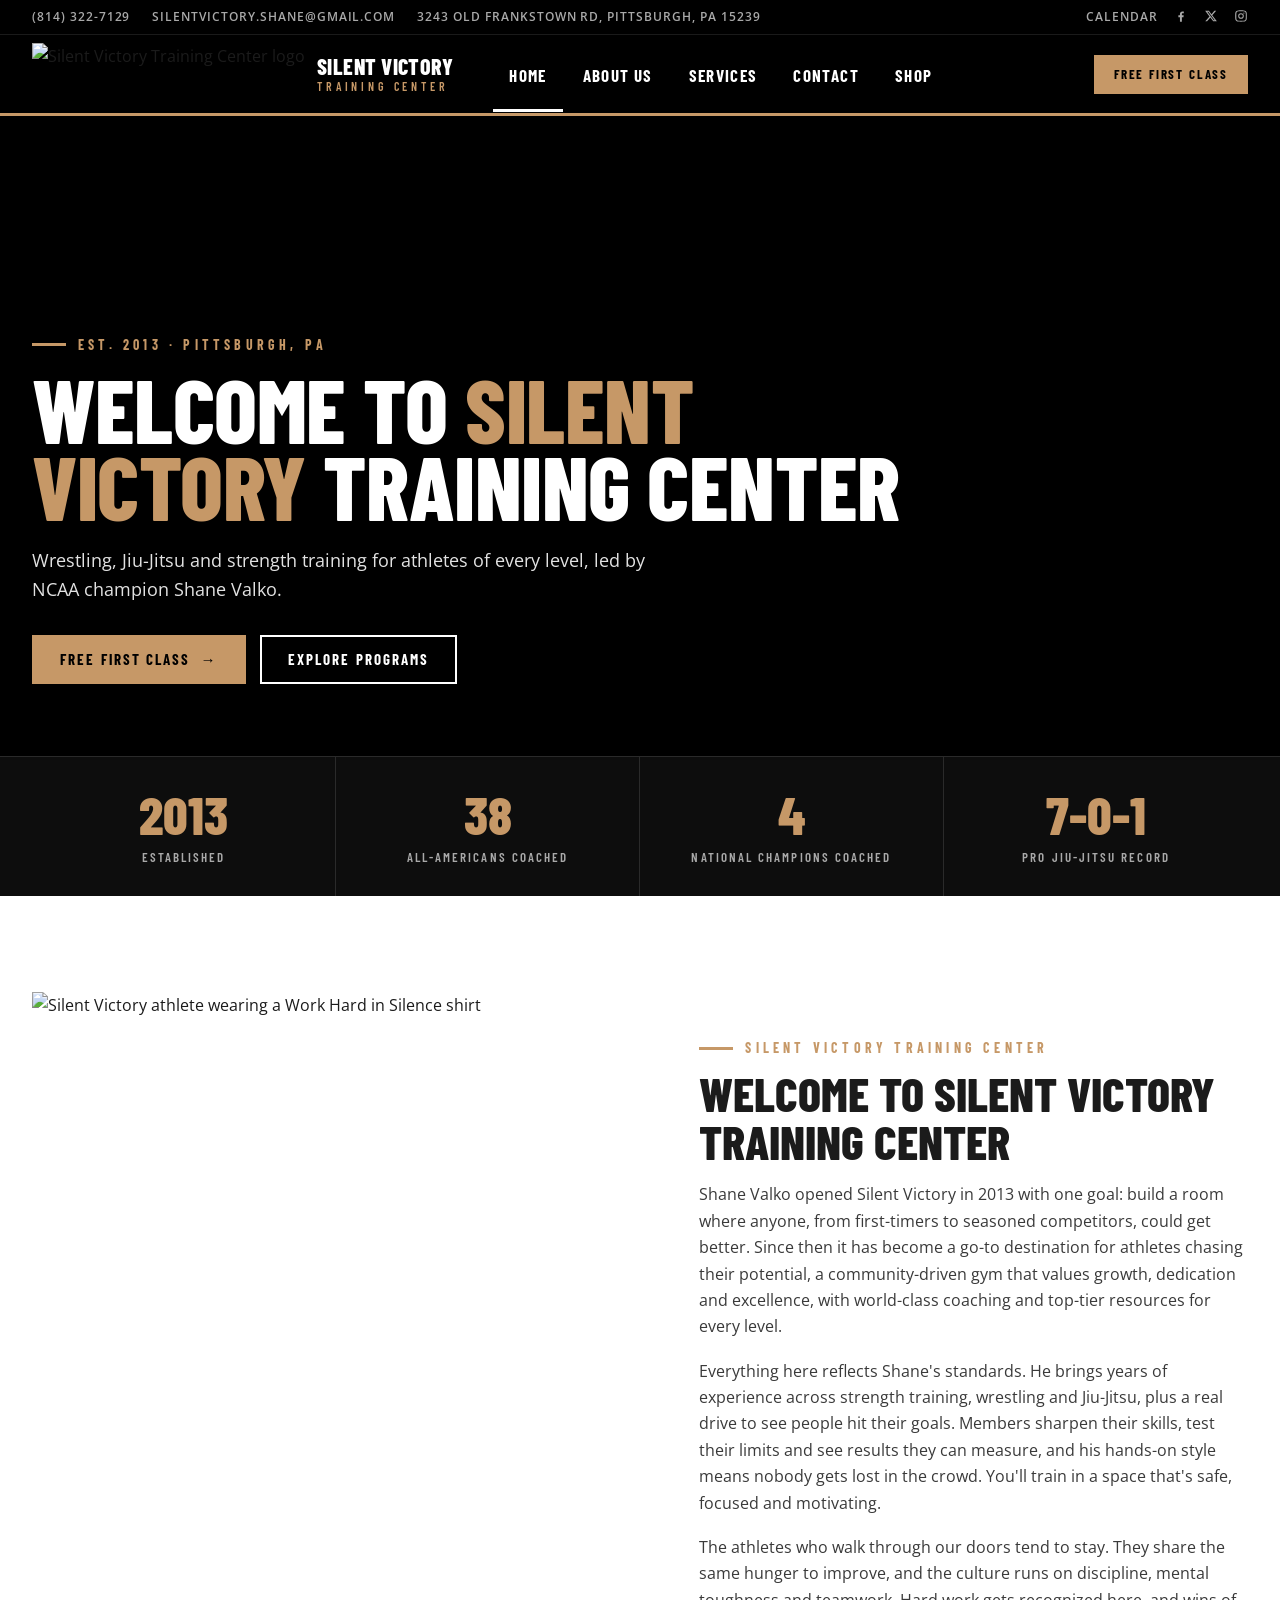
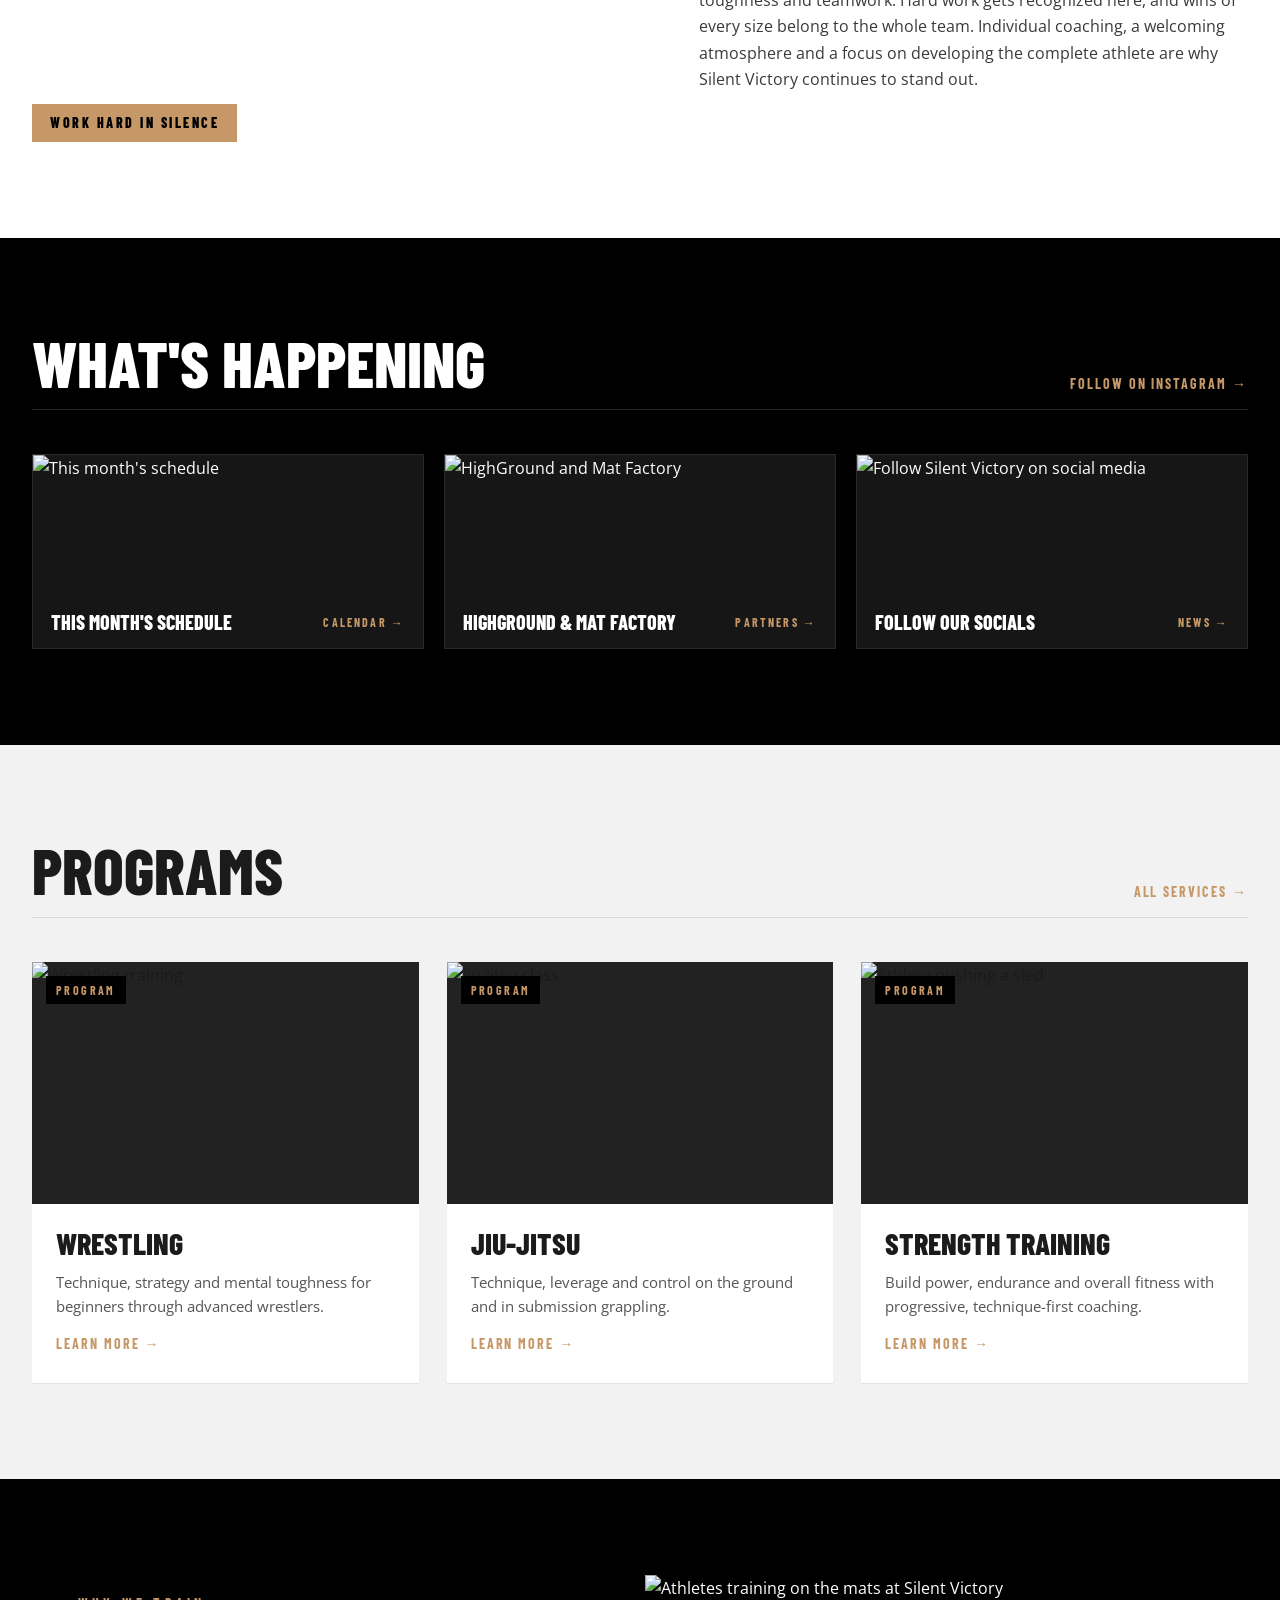
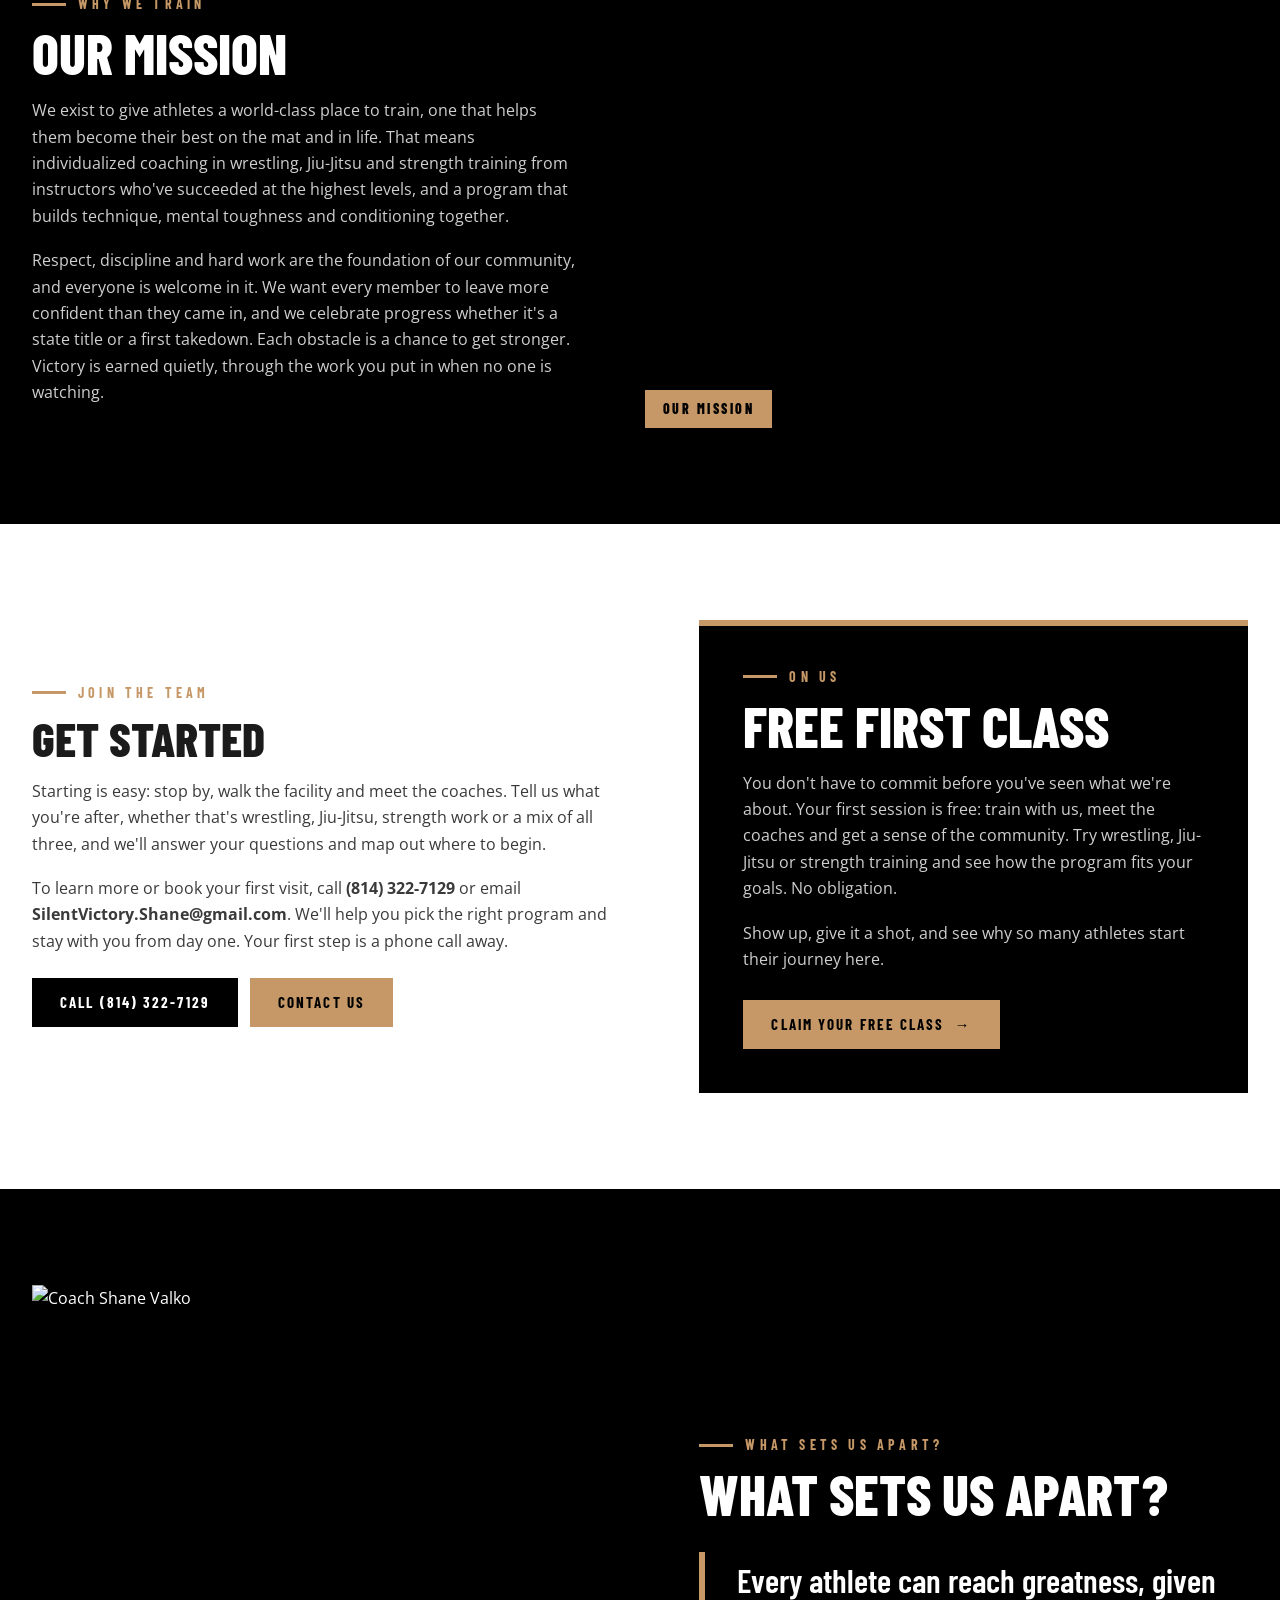
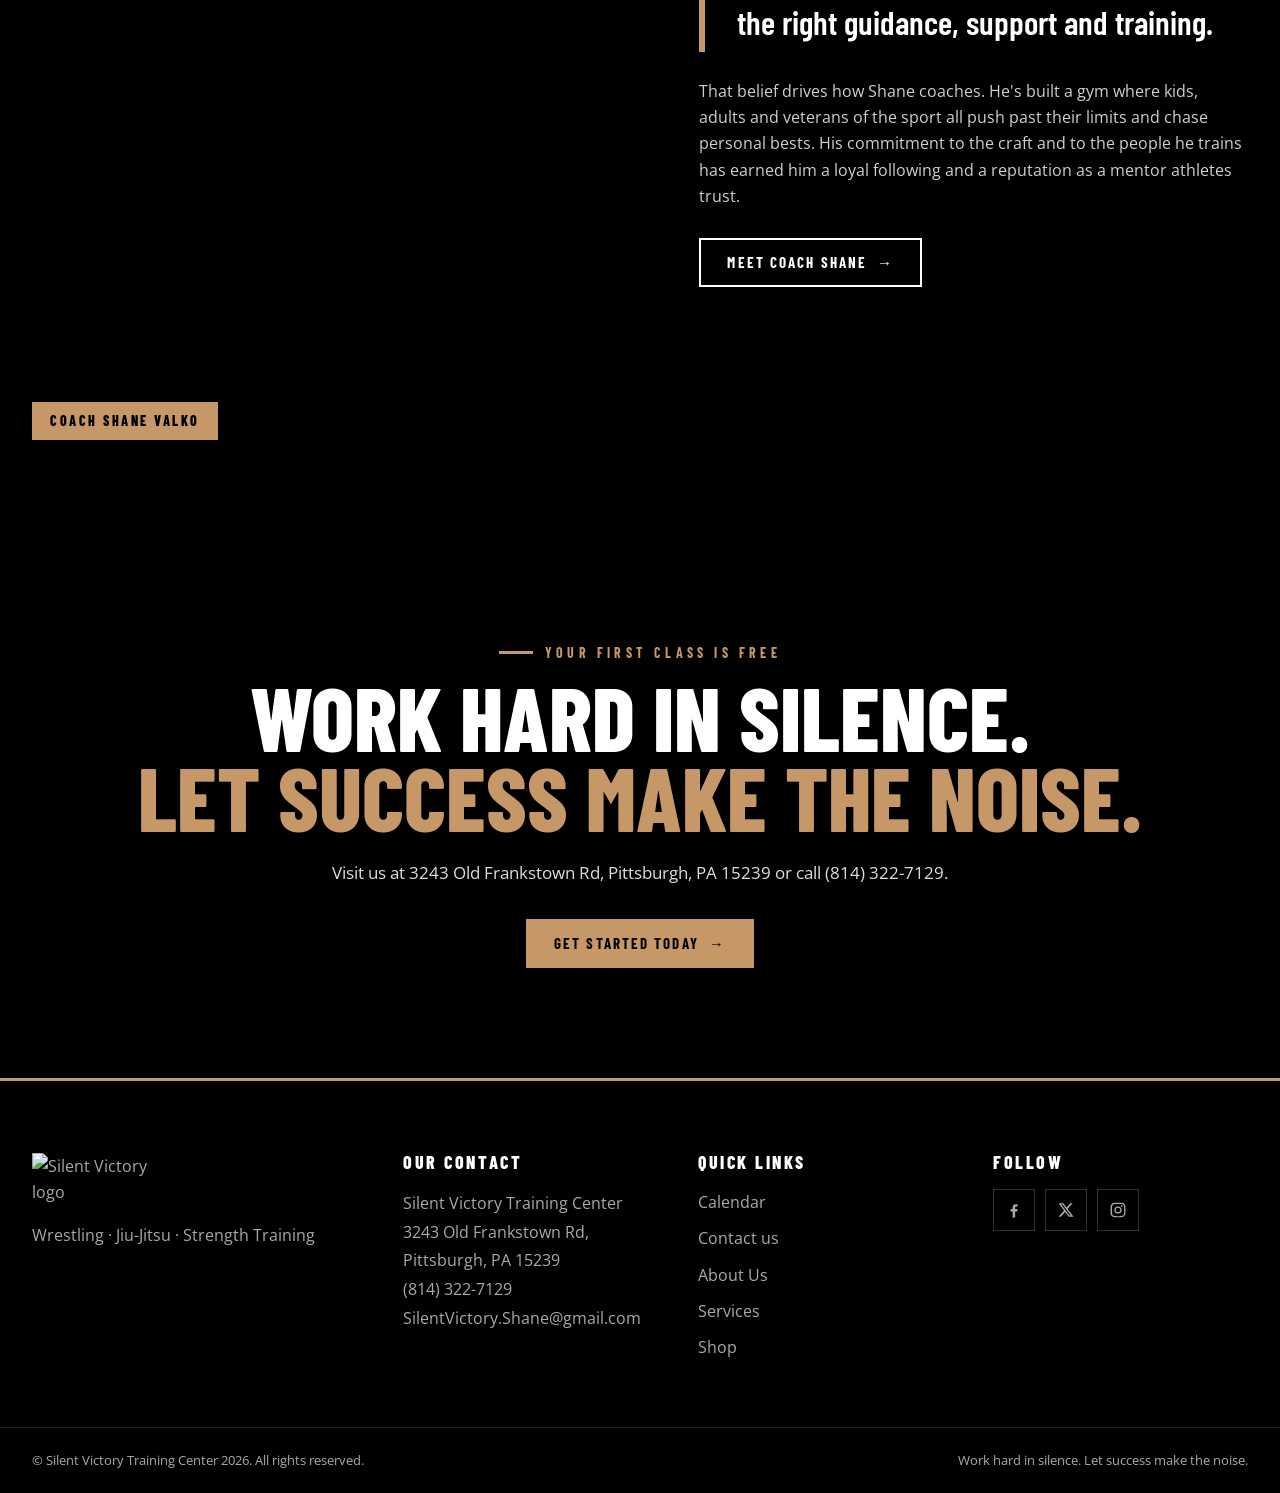
==== index.html @ bd8e0f2d "Add UFC-style redesign of Silent Victory Training Center site Five pages (Home, About Us, Services, " ====
<!DOCTYPE html>
<html lang="en">
<head>
<meta charset="utf-8">
<meta name="viewport" content="width=device-width, initial-scale=1">
<title>Silent Victory Training Center | Home</title>
<meta name="description" content="Silent Victory Training Center: wrestling, Jiu-Jitsu and strength training led by Shane Valko. Your first class is free.">
<link rel="icon" href="https://www.silentvictorytc.com/img/logo.png">
<link rel="preconnect" href="https://fonts.googleapis.com"><link rel="preconnect" href="https://fonts.gstatic.com" crossorigin>
<link href="https://fonts.googleapis.com/css2?family=Barlow+Condensed:wght@500;600;700;800;900&family=Open+Sans:wght@400;600;700&display=swap" rel="stylesheet">
<link rel="stylesheet" href="css/style.css">
</head>
<body>
<div class="utility"><div class="wrap">
  <div class="u-left"><a href="tel:+18143227129">(814) 322-7129</a><a href="mailto:SilentVictory.Shane@gmail.com">SilentVictory.Shane@gmail.com</a><span>3243 Old Frankstown Rd, Pittsburgh, PA 15239</span></div>
  <div class="u-right"><a href="https://www.instagram.com/p/DEXXyOXsv8e/" target="_blank" rel="noopener">Calendar</a><a href="https://www.facebook.com/SilentVictoryTrainingCenter/" target="_blank" rel="noopener" aria-label="Facebook"><svg viewBox="0 0 24 24"><path d="M13.5 22v-8h2.7l.4-3.2h-3.1V8.8c0-.9.3-1.5 1.6-1.5h1.7V4.4c-.3 0-1.3-.1-2.5-.1-2.4 0-4.1 1.5-4.1 4.2v2.3H7.5V14h2.7v8h3.3z"/></svg></a><a href="https://www.x.com/silent_victory/" target="_blank" rel="noopener" aria-label="X"><svg viewBox="0 0 24 24"><path d="M17.8 3h3.1l-6.8 7.7L22 21h-6.2l-4.9-6.4L5.3 21H2.2l7.2-8.3L2 3h6.4l4.4 5.8L17.8 3zm-1.1 16.2h1.7L7.4 4.7H5.6l11.1 14.5z"/></svg></a><a href="https://www.instagram.com/silentvictorytc/" target="_blank" rel="noopener" aria-label="Instagram"><svg viewBox="0 0 24 24"><path d="M12 7.2A4.8 4.8 0 1 0 12 16.8 4.8 4.8 0 0 0 12 7.2zm0 7.9a3.1 3.1 0 1 1 0-6.2 3.1 3.1 0 0 1 0 6.2zM17 5.8a1.1 1.1 0 1 0 0 2.2 1.1 1.1 0 0 0 0-2.2zM21.9 7.9c-.1-1.5-.4-2.9-1.5-4-1.1-1.1-2.5-1.4-4-1.5C14.8 2.3 9.2 2.3 7.6 2.4c-1.5.1-2.9.4-4 1.5-1.1 1.1-1.4 2.5-1.5 4-.1 1.6-.1 6.6 0 8.2.1 1.5.4 2.9 1.5 4 1.1 1.1 2.5 1.4 4 1.5 1.6.1 7.2.1 8.8 0 1.5-.1 2.9-.4 4-1.5 1.1-1.1 1.4-2.5 1.5-4 .1-1.6.1-6.6 0-8.2zM19.8 18c-.3.8-1 1.5-1.8 1.8-1.3.5-4.3.4-5.9.4s-4.6.1-5.9-.4c-.8-.3-1.5-1-1.8-1.8-.5-1.3-.4-4.3-.4-5.9s-.1-4.6.4-5.9c.3-.8 1-1.5 1.8-1.8 1.3-.5 4.3-.4 5.9-.4s4.6-.1 5.9.4c.8.3 1.5 1 1.8 1.8.5 1.3.4 4.3.4 5.9s.1 4.6-.4 5.9z"/></svg></a></div>
</div></div>
<header class="nav"><div class="wrap">
  <a class="brand" href="index.html"><img src="https://www.silentvictorytc.com/img/logo.png" alt="Silent Victory Training Center logo"><span>Silent Victory<small>Training Center</small></span></a>
  <ul class="menu" id="menu"><li><a href="index.html" class=active>Home</a></li><li><a href="about.html">About Us</a></li><li><a href="services.html">Services</a></li><li><a href="contact.html">Contact</a></li><li><a href="shop.html">Shop</a></li></ul>
  <a class="btn sm nav-cta" href="contact.html">Free First Class</a>
  <button class="burger" aria-label="Menu" onclick="document.getElementById('menu').classList.toggle('open')"><span></span></button>
</div></header>
<main>

<section class="hero" style="background-image:url('https://www.silentvictorytc.com/img/facility.jpg')">
  <div class="wrap">
    <div class="eyebrow">Est. 2013 · Pittsburgh, PA</div>
    <h1>Welcome to <em>Silent Victory</em> Training Center</h1>
    <p class="lede">Wrestling, Jiu-Jitsu and strength training for athletes of every level, led by NCAA champion Shane Valko.</p>
    <div class="ctas"><a class="btn" href="contact.html">Free First Class <span class="arr">&rarr;</span></a><a class="btn ghost" href="services.html">Explore Programs</a></div>
  </div>
</section>

<div class="stats"><div class="wrap">
  <div class="stat"><b>2013</b><span>Established</span></div>
  <div class="stat"><b>38</b><span>All-Americans Coached</span></div>
  <div class="stat"><b>4</b><span>National Champions Coached</span></div>
  <div class="stat"><b>7-0-1</b><span>Pro Jiu-Jitsu Record</span></div>
</div></div>

<section class="block"><div class="wrap split">
  <div class="media"><img src="https://www.silentvictorytc.com/img/people.jpg" alt="Silent Victory athlete wearing a Work Hard in Silence shirt" style="aspect-ratio:350/435"><div class="tag">Work Hard in Silence</div></div>
  <div class="prose">
    <div class="eyebrow">Silent Victory Training Center</div>
    <h3 class="title" style="margin-top:14px;font-size:48px">Welcome to Silent Victory Training Center</h3>
    <p>Shane Valko opened Silent Victory in 2013 with one goal: build a room where anyone, from first-timers to seasoned competitors, could get better. Since then it has become a go-to destination for athletes chasing their potential, a community-driven gym that values growth, dedication and excellence, with world-class coaching and top-tier resources for every level.</p>
    <p>Everything here reflects Shane's standards. He brings years of experience across strength training, wrestling and Jiu-Jitsu, plus a real drive to see people hit their goals. Members sharpen their skills, test their limits and see results they can measure, and his hands-on style means nobody gets lost in the crowd. You'll train in a space that's safe, focused and motivating.</p>
    <p>The athletes who walk through our doors tend to stay. They share the same hunger to improve, and the culture runs on discipline, mental toughness and teamwork. Hard work gets recognized here, and wins of every size belong to the whole team. Individual coaching, a welcoming atmosphere and a focus on developing the complete athlete are why Silent Victory continues to stand out.</p>
  </div>
</div></section>

<section class="block dark"><div class="wrap">
  <div class="sec-head"><h2>What's Happening</h2><a class="more" href="https://www.instagram.com/silentvictorytc/" target="_blank" rel="noopener">Follow on Instagram &rarr;</a></div>
  <div class="promo-rail">
    <a class="promo" href="https://www.instagram.com/p/DEXXyOXsv8e/" target="_blank" rel="noopener"><img src="https://www.silentvictorytc.com/img/slides/Slide1.jpg" alt="This month's schedule"><div class="meta"><b>This Month's Schedule</b><span>Calendar &rarr;</span></div></a>
    <a class="promo" href="https://www.instagram.com/silentvictorytc/" target="_blank" rel="noopener"><img src="https://www.silentvictorytc.com/img/slides/Slide2.jpg" alt="HighGround and Mat Factory"><div class="meta"><b>HighGround &amp; Mat Factory</b><span>Partners &rarr;</span></div></a>
    <a class="promo" href="https://www.facebook.com/SilentVictoryTrainingCenter/" target="_blank" rel="noopener"><img src="https://www.silentvictorytc.com/img/slides/social.jpg" alt="Follow Silent Victory on social media"><div class="meta"><b>Follow Our Socials</b><span>News &rarr;</span></div></a>
  </div>
</div></section>

<section class="block panel"><div class="wrap">
  <div class="sec-head"><h2>Programs</h2><a class="more" href="services.html">All Services &rarr;</a></div>
  <div class="cards">
    <a class="card" href="services.html#wrestling"><div class="img"><img src="https://www.silentvictorytc.com/img/wrestling.jpg" alt="Wrestling training"><span class="cat">Program</span></div><div class="body"><h3>Wrestling</h3><p>Technique, strategy and mental toughness for beginners through advanced wrestlers.</p><span class="link">Learn More &rarr;</span></div></a>
    <a class="card" href="services.html#jiu-jitsu"><div class="img"><img src="https://www.silentvictorytc.com/img/jiujitsu1.jpg" alt="Jiu-Jitsu class"><span class="cat">Program</span></div><div class="body"><h3>Jiu-Jitsu</h3><p>Technique, leverage and control on the ground and in submission grappling.</p><span class="link">Learn More &rarr;</span></div></a>
    <a class="card" href="services.html#personalized-training"><div class="img"><img src="https://www.silentvictorytc.com/img/service2.png" alt="Athlete pushing a sled"><span class="cat">Program</span></div><div class="body"><h3>Strength Training</h3><p>Build power, endurance and overall fitness with progressive, technique-first coaching.</p><span class="link">Learn More &rarr;</span></div></a>
  </div>
</div></section>

<section class="block dark"><div class="wrap split rev">
  <div class="media"><img src="https://www.silentvictorytc.com/img/jiujitsu1.jpg" alt="Athletes training on the mats at Silent Victory"><div class="tag">Our Mission</div></div>
  <div class="prose">
    <div class="eyebrow">Why We Train</div>
    <h3 class="title" style="margin-top:14px;font-size:56px">Our Mission</h3>
    <p>We exist to give athletes a world-class place to train, one that helps them become their best on the mat and in life. That means individualized coaching in wrestling, Jiu-Jitsu and strength training from instructors who've succeeded at the highest levels, and a program that builds technique, mental toughness and conditioning together.</p>
    <p>Respect, discipline and hard work are the foundation of our community, and everyone is welcome in it. We want every member to leave more confident than they came in, and we celebrate progress whether it's a state title or a first takedown. Each obstacle is a chance to get stronger. Victory is earned quietly, through the work you put in when no one is watching.</p>
  </div>
</div></section>

<section class="block"><div class="wrap split">
  <div class="prose">
    <div class="eyebrow">Join the Team</div>
    <h3 class="title" style="margin-top:14px;font-size:48px">Get Started</h3>
    <p>Starting is easy: stop by, walk the facility and meet the coaches. Tell us what you're after, whether that's wrestling, Jiu-Jitsu, strength work or a mix of all three, and we'll answer your questions and map out where to begin.</p>
    <p>To learn more or book your first visit, call <a href="tel:+18143227129"><b>(814) 322-7129</b></a> or email <a href="mailto:SilentVictory.Shane@gmail.com"><b>SilentVictory.Shane@gmail.com</b></a>. We'll help you pick the right program and stay with you from day one. Your first step is a phone call away.</p>
    <div style="display:flex;gap:12px;flex-wrap:wrap;margin-top:24px"><a class="btn dark" href="tel:+18143227129">Call (814) 322-7129</a><a class="btn" href="contact.html">Contact Us</a></div>
  </div>
  <div class="prose" style="background:#000;color:#fff;padding:44px;border-top:6px solid var(--gold)">
    <div class="eyebrow">On Us</div>
    <h3 class="title" style="margin-top:14px;font-size:56px;color:#fff">Free First Class</h3>
    <p style="color:#cfcfcf">You don't have to commit before you've seen what we're about. Your first session is free: train with us, meet the coaches and get a sense of the community. Try wrestling, Jiu-Jitsu or strength training and see how the program fits your goals. No obligation.</p>
    <p style="color:#cfcfcf">Show up, give it a shot, and see why so many athletes start their journey here.</p>
    <a class="btn" href="contact.html" style="margin-top:10px">Claim Your Free Class <span class="arr">&rarr;</span></a>
  </div>
</div></section>

<section class="block dark"><div class="wrap split">
  <div class="media"><img src="https://www.silentvictorytc.com/img/teamshane.jpg" alt="Coach Shane Valko" style="aspect-ratio:4/5;object-position:top"><div class="tag">Coach Shane Valko</div></div>
  <div>
    <div class="eyebrow">What sets us apart?</div>
    <h3 class="title" style="margin:14px 0 30px;font-size:56px;color:#fff">What Sets Us Apart?</h3>
    <div class="quote"><p>Every athlete can reach greatness, given the right guidance, support and training.</p></div>
    <div class="prose" style="margin-top:26px"><p>That belief drives how Shane coaches. He's built a gym where kids, adults and veterans of the sport all push past their limits and chase personal bests. His commitment to the craft and to the people he trains has earned him a loyal following and a reputation as a mentor athletes trust.</p></div>
    <a class="btn ghost" href="about.html" style="margin-top:28px">Meet Coach Shane <span class="arr">&rarr;</span></a>
  </div>
</div></section>

<section class="cta-band" style="background-image:url('https://www.silentvictorytc.com/img/wrestling.jpg')"><div class="wrap">
  <div class="eyebrow" style="justify-content:center">Your First Class Is Free</div>
  <h2 style="margin-top:16px">Work Hard in Silence.<br><em>Let Success Make the Noise.</em></h2>
  <p>Visit us at 3243 Old Frankstown Rd, Pittsburgh, PA 15239 or call (814) 322-7129.</p>
  <a class="btn" href="contact.html">Get Started Today <span class="arr">&rarr;</span></a>
</div></section>

</main>
<footer class="footer">
  <div class="wrap cols">
    <div>
      <img class="flogo" src="https://www.silentvictorytc.com/img/logo.png" alt="Silent Victory logo">
      <p>Wrestling · Jiu-Jitsu · Strength Training</p>
    </div>
    <div>
      <h5>Our Contact</h5>
      <address>Silent Victory Training Center<br>3243 Old Frankstown Rd,<br>Pittsburgh, PA 15239<br><a href="tel:+18143227129">(814) 322-7129</a><br><a href="mailto:SilentVictory.Shane@gmail.com">SilentVictory.Shane@gmail.com</a></address>
    </div>
    <div>
      <h5>Quick Links</h5>
      <ul><li><a href="https://www.instagram.com/p/DEXXyOXsv8e/" target="_blank" rel="noopener">Calendar</a></li><li><a href="contact.html">Contact us</a></li>
      <li><a href="about.html">About Us</a></li><li><a href="services.html">Services</a></li><li><a href="shop.html">Shop</a></li></ul>
    </div>
    <div>
      <h5>Follow</h5>
      <div class="socials"><a href="https://www.facebook.com/SilentVictoryTrainingCenter/" target="_blank" rel="noopener" aria-label="Facebook"><svg viewBox="0 0 24 24"><path d="M13.5 22v-8h2.7l.4-3.2h-3.1V8.8c0-.9.3-1.5 1.6-1.5h1.7V4.4c-.3 0-1.3-.1-2.5-.1-2.4 0-4.1 1.5-4.1 4.2v2.3H7.5V14h2.7v8h3.3z"/></svg></a><a href="https://www.x.com/silent_victory/" target="_blank" rel="noopener" aria-label="X"><svg viewBox="0 0 24 24"><path d="M17.8 3h3.1l-6.8 7.7L22 21h-6.2l-4.9-6.4L5.3 21H2.2l7.2-8.3L2 3h6.4l4.4 5.8L17.8 3zm-1.1 16.2h1.7L7.4 4.7H5.6l11.1 14.5z"/></svg></a><a href="https://www.instagram.com/silentvictorytc/" target="_blank" rel="noopener" aria-label="Instagram"><svg viewBox="0 0 24 24"><path d="M12 7.2A4.8 4.8 0 1 0 12 16.8 4.8 4.8 0 0 0 12 7.2zm0 7.9a3.1 3.1 0 1 1 0-6.2 3.1 3.1 0 0 1 0 6.2zM17 5.8a1.1 1.1 0 1 0 0 2.2 1.1 1.1 0 0 0 0-2.2zM21.9 7.9c-.1-1.5-.4-2.9-1.5-4-1.1-1.1-2.5-1.4-4-1.5C14.8 2.3 9.2 2.3 7.6 2.4c-1.5.1-2.9.4-4 1.5-1.1 1.1-1.4 2.5-1.5 4-.1 1.6-.1 6.6 0 8.2.1 1.5.4 2.9 1.5 4 1.1 1.1 2.5 1.4 4 1.5 1.6.1 7.2.1 8.8 0 1.5-.1 2.9-.4 4-1.5 1.1-1.1 1.4-2.5 1.5-4 .1-1.6.1-6.6 0-8.2zM19.8 18c-.3.8-1 1.5-1.8 1.8-1.3.5-4.3.4-5.9.4s-4.6.1-5.9-.4c-.8-.3-1.5-1-1.8-1.8-.5-1.3-.4-4.3-.4-5.9s-.1-4.6.4-5.9c.3-.8 1-1.5 1.8-1.8 1.3-.5 4.3-.4 5.9-.4s4.6-.1 5.9.4c.8.3 1.5 1 1.8 1.8.5 1.3.4 4.3.4 5.9s.1 4.6-.4 5.9z"/></svg></a></div>
    </div>
  </div>
  <div class="legal"><div class="wrap"><span>&copy; Silent Victory Training Center <span id="yr">2024</span>. All rights reserved.</span><span>Work hard in silence. Let success make the noise.</span></div></div>
</footer>
<a class="totop" id="totop" href="#" aria-label="Back to top">&#9650;</a>
<script>
document.getElementById('yr').textContent=new Date().getFullYear();
var t=document.getElementById('totop');addEventListener('scroll',function(){t.classList.toggle('show',scrollY>600)});
</script>
</body>
</html>
---- css/style.css ----
/* Silent Victory Training Center — UFC-style theme
   Brand colors kept from the original site: black, gold #C69867, grays #656565 / #A9A9A9 */
:root{
  --black:#000;
  --ink:#0d0d0d;
  --panel:#161616;
  --panel-2:#1f1f1f;
  --line:#2a2a2a;
  --gold:#C69867;
  --gold-hi:#d8ad7e;
  --gray:#656565;
  --gray-lt:#A9A9A9;
  --white:#fff;
  --display:"Barlow Condensed","Oswald",Impact,sans-serif;
  --body:"Open Sans",Arial,sans-serif;
  --max:1280px;
}
*{box-sizing:border-box;margin:0;padding:0}
html{scroll-behavior:smooth}
body{background:var(--white);color:#1b1b1b;font-family:var(--body);font-size:16px;line-height:1.65;-webkit-font-smoothing:antialiased}
img{max-width:100%;display:block}
a{color:inherit;text-decoration:none}
.wrap{max-width:var(--max);margin:0 auto;padding:0 32px}

/* ---------- Top utility bar ---------- */
.utility{background:var(--black);color:var(--gray-lt);font:600 12px/1 var(--body);letter-spacing:.08em;text-transform:uppercase;border-bottom:1px solid #1a1a1a}
.utility .wrap{display:flex;justify-content:space-between;align-items:center;height:34px;gap:16px}
.utility a:hover{color:var(--gold)}
.utility .u-left{display:flex;gap:22px}
.utility .u-right{display:flex;gap:16px;align-items:center}
.utility svg{width:14px;height:14px;fill:currentColor}

/* ---------- Main nav ---------- */
.nav{position:sticky;top:0;z-index:50;background:var(--black);border-bottom:3px solid var(--gold)}
.nav .wrap{display:flex;align-items:center;height:78px;gap:40px}
.brand{display:flex;align-items:center;gap:12px;flex-shrink:0}
.brand img{height:62px;width:auto}
.brand span{font:800 22px/0.9 var(--display);color:var(--white);text-transform:uppercase;letter-spacing:.02em}
.brand span small{display:block;font-size:12px;letter-spacing:.32em;color:var(--gold);font-weight:600;margin-top:4px}
.menu{display:flex;gap:4px;list-style:none;flex:1}
.menu a{display:block;white-space:nowrap;padding:28px 16px 25px;font:700 17px/1 var(--display);letter-spacing:.08em;text-transform:uppercase;color:var(--white);border-bottom:3px solid transparent;margin-bottom:-3px;transition:color .15s,border-color .15s}
.menu a:hover{color:var(--gold)}
.menu a.active{border-bottom-color:var(--white)}
.nav-cta{margin-left:auto}
.burger{display:none;margin-left:auto;background:none;border:1px solid #333;color:#fff;width:44px;height:40px;cursor:pointer}
.burger span,.burger span:before,.burger span:after{display:block;width:20px;height:2px;background:#fff;margin:0 auto;position:relative;content:""}
.burger span:before{position:absolute;top:-6px}.burger span:after{position:absolute;top:6px}

/* ---------- Buttons ---------- */
.btn{display:inline-flex;align-items:center;gap:10px;font:700 15px/1 var(--display);letter-spacing:.14em;text-transform:uppercase;padding:15px 26px;border:2px solid var(--gold);background:var(--gold);color:var(--black);cursor:pointer;transition:background .15s,color .15s,border-color .15s}
.btn:hover{background:var(--gold-hi);border-color:var(--gold-hi)}
.btn.ghost{background:transparent;color:var(--white);border-color:var(--white)}
.btn.ghost:hover{background:var(--white);color:var(--black)}
.btn.dark{background:var(--black);border-color:var(--black);color:var(--white)}
.btn.dark:hover{background:var(--gold);border-color:var(--gold);color:var(--black)}
.btn.sm{padding:11px 18px;font-size:13px}
.btn .arr{font-family:var(--body);font-weight:400}

/* ---------- Hero ---------- */
.hero{position:relative;min-height:640px;display:flex;align-items:flex-end;color:var(--white);background:var(--black) center/cover no-repeat;overflow:hidden}
.hero:before{content:"";position:absolute;inset:0;background:linear-gradient(90deg,rgba(0,0,0,.92) 0%,rgba(0,0,0,.65) 45%,rgba(0,0,0,.15) 100%),linear-gradient(0deg,rgba(0,0,0,.85) 0%,rgba(0,0,0,0) 45%)}
.hero .wrap{position:relative;width:100%;padding-bottom:72px}
.eyebrow{font:700 14px/1 var(--display);letter-spacing:.3em;text-transform:uppercase;color:var(--gold);display:flex;align-items:center;gap:12px}
.eyebrow:before{content:"";width:34px;height:3px;background:var(--gold)}
.hero h1{font:800 clamp(52px,7vw,100px)/.86 var(--display);text-transform:uppercase;letter-spacing:-.005em;margin:18px 0 22px;max-width:900px}
.hero h1 em{font-style:normal;color:var(--gold)}
.hero p.lede{max-width:620px;font-size:18px;color:#e2e2e2}
.hero .ctas{display:flex;gap:14px;margin-top:30px;flex-wrap:wrap}

/* Page hero (interior) */
.page-hero{min-height:420px}
.page-hero h1{font-size:clamp(56px,9vw,128px)}

/* ---------- Stat strip ---------- */
.stats{background:var(--ink);color:var(--white);border-top:1px solid var(--line)}
.stats .wrap{display:grid;grid-template-columns:repeat(4,1fr)}
.stat{padding:30px 24px;border-right:1px solid var(--line);text-align:center}
.stat:last-child{border-right:0}
.stat b{display:block;font:800 54px/1 var(--display);color:var(--gold)}
.stat span{display:block;font:600 13px/1.3 var(--display);letter-spacing:.16em;text-transform:uppercase;color:var(--gray-lt);margin-top:8px}

/* ---------- Sections ---------- */
section.block{padding:96px 0}
section.dark{background:var(--black);color:var(--white)}
section.panel{background:#f2f2f2}
.sec-head{display:flex;justify-content:space-between;align-items:flex-end;gap:24px;margin-bottom:44px;border-bottom:1px solid #d9d9d9;padding-bottom:18px}
.dark .sec-head{border-color:var(--line)}
.sec-head h2{font:800 clamp(38px,5vw,64px)/.9 var(--display);text-transform:uppercase}
.sec-head .more{font:700 14px/1 var(--display);letter-spacing:.14em;text-transform:uppercase;color:var(--gold);white-space:nowrap}
.sec-head .more:hover{text-decoration:underline}
h3.title{font:800 34px/1 var(--display);text-transform:uppercase;margin-bottom:16px}
.prose p{margin-bottom:18px;color:#3a3a3a}
.dark .prose p{color:#cfcfcf}
.prose p:last-child{margin-bottom:0}

/* Split feature */
.split{display:grid;grid-template-columns:1.1fr 1fr;gap:64px;align-items:center}
.split.rev{grid-template-columns:1fr 1.1fr}
.split.rev .media{order:2}
.media{position:relative}
.media img{width:100%;height:100%;object-fit:cover;aspect-ratio:4/3}
.media .tag{position:absolute;left:0;bottom:0;background:var(--gold);color:var(--black);font:800 14px/1 var(--display);letter-spacing:.18em;text-transform:uppercase;padding:12px 18px}

/* ---------- Cards (UFC news / event style) ---------- */
.cards{display:grid;grid-template-columns:repeat(3,1fr);gap:28px}
.card{background:var(--white);display:flex;flex-direction:column;border-bottom:4px solid transparent;transition:transform .2s,border-color .2s;box-shadow:0 1px 0 #e3e3e3}
.dark .card{background:var(--panel);box-shadow:none}
.card:hover{transform:translateY(-4px);border-bottom-color:var(--gold)}
.card .img{position:relative;overflow:hidden;aspect-ratio:16/10;background:#222}
.card .img img{width:100%;height:100%;object-fit:cover;transition:transform .5s}
.card:hover .img img{transform:scale(1.05)}
.card .cat{position:absolute;top:14px;left:14px;background:var(--black);color:var(--gold);font:700 12px/1 var(--display);letter-spacing:.2em;text-transform:uppercase;padding:8px 10px}
.card .body{padding:24px 24px 28px;flex:1;display:flex;flex-direction:column}
.card h3{font:800 30px/1 var(--display);text-transform:uppercase;margin-bottom:12px}
.card p{font-size:15px;color:#555;flex:1}
.dark .card p{color:#bdbdbd}
.card .link{margin-top:18px;font:700 14px/1 var(--display);letter-spacing:.14em;text-transform:uppercase;color:var(--gold)}

/* Banner / promo strip (UFC "event" banners) */
.promo-rail{display:grid;grid-template-columns:repeat(3,1fr);gap:20px}
.promo{background:var(--panel);border:1px solid var(--line);overflow:hidden}
.promo img{width:100%;aspect-ratio:1440/520;object-fit:cover}
.promo .meta{padding:16px 18px;display:flex;justify-content:space-between;align-items:center;gap:10px}
.promo .meta b{font:800 20px/1 var(--display);text-transform:uppercase;color:#fff}
.promo .meta span{font:700 12px/1 var(--display);letter-spacing:.18em;text-transform:uppercase;color:var(--gold)}

/* Big CTA band */
.cta-band{position:relative;color:#fff;background:var(--black) center/cover no-repeat;padding:110px 0;text-align:center}
.cta-band:before{content:"";position:absolute;inset:0;background:rgba(0,0,0,.78)}
.cta-band .wrap{position:relative}
.cta-band h2{font:800 clamp(48px,7vw,96px)/.9 var(--display);text-transform:uppercase}
.cta-band h2 em{font-style:normal;color:var(--gold)}
.cta-band p{max-width:720px;margin:22px auto 32px;color:#ddd;font-size:17px}

/* Quote / philosophy */
.quote{border-left:6px solid var(--gold);padding:8px 0 8px 32px}
.quote p{font:600 clamp(24px,2.6vw,34px)/1.25 var(--display);text-transform:none;color:#fff}

/* ---------- Athlete profile (About) ---------- */
.athlete{background:var(--black);color:#fff;position:relative;overflow:hidden}
.athlete:after{content:"VALKO";position:absolute;right:-20px;bottom:-60px;font:900 340px/1 var(--display);color:rgba(255,255,255,.035);pointer-events:none;letter-spacing:-.02em}
.athlete .wrap{display:grid;grid-template-columns:420px 1fr;gap:64px;align-items:end;padding-top:70px;position:relative;z-index:1}
.athlete .photo img{width:100%;aspect-ratio:300/469;object-fit:cover;object-position:top}
.athlete .info{padding-bottom:64px}
.athlete .nick{font:700 18px/1 var(--display);letter-spacing:.24em;text-transform:uppercase;color:var(--gold)}
.athlete h1{font:800 clamp(64px,9vw,128px)/.85 var(--display);text-transform:uppercase;margin:14px 0 10px}
.athlete .role{font:600 20px/1 var(--display);letter-spacing:.12em;text-transform:uppercase;color:var(--gray-lt)}
.record{display:flex;gap:0;margin-top:34px;border-top:1px solid var(--line);border-bottom:1px solid var(--line)}
.record div{padding:22px 28px 18px 0;margin-right:28px;border-right:1px solid var(--line)}
.record div:last-child{border-right:0}
.record b{display:block;white-space:nowrap;font:800 60px/1 var(--display)}
.record span{font:600 13px/1 var(--display);letter-spacing:.2em;text-transform:uppercase;color:var(--gray-lt)}
.record .note{align-self:center;font:600 14px/1.4 var(--display);letter-spacing:.12em;text-transform:uppercase;color:var(--gold)}

.bio-grid{display:grid;grid-template-columns:1fr 360px;gap:64px}
.facts{background:var(--black);color:#fff;padding:30px 28px;align-self:start;position:sticky;top:110px}
.facts h4{font:800 26px/1 var(--display);text-transform:uppercase;margin-bottom:16px;padding-bottom:14px;border-bottom:3px solid var(--gold)}
.facts dl{display:grid;grid-template-columns:1fr;gap:0}
.facts dt{font:700 12px/1 var(--display);letter-spacing:.2em;text-transform:uppercase;color:var(--gold);padding-top:14px}
.facts dd{font:600 19px/1.25 var(--display);text-transform:uppercase;padding:6px 0 14px;border-bottom:1px solid var(--line)}
.facts dd:last-child{border-bottom:0}

/* Accolades tiles */
.tiles{display:grid;grid-template-columns:repeat(4,1fr);gap:2px;background:var(--line)}
.tile{background:var(--panel);padding:30px 24px}
.tile b{display:block;font:800 46px/1 var(--display);color:var(--gold)}
.tile span{display:block;font:600 15px/1.3 var(--display);letter-spacing:.08em;text-transform:uppercase;color:#ddd;margin-top:10px}

/* Why choose us list */
.why{display:grid;grid-template-columns:repeat(3,1fr);gap:0;border-top:1px solid #d9d9d9}
.why div{padding:30px 28px 34px 0;border-bottom:1px solid #d9d9d9}
.why div:nth-child(3n+2),.why div:nth-child(3n+3){padding-left:28px;border-left:1px solid #d9d9d9}
.why .n{font:800 15px/1 var(--display);color:var(--gold);letter-spacing:.2em}
.why h4{font:800 26px/1 var(--display);text-transform:uppercase;margin:10px 0 10px}
.why p{font-size:15px;color:#555}

/* Accordion */
.acc details{border-top:1px solid var(--line)}
.acc details:last-child{border-bottom:1px solid var(--line)}
.acc summary{list-style:none;cursor:pointer;display:flex;justify-content:space-between;align-items:center;padding:22px 0;font:800 30px/1 var(--display);text-transform:uppercase}
.acc summary::-webkit-details-marker{display:none}
.acc summary:after{content:"+";color:var(--gold);font-size:34px}
.acc details[open] summary:after{content:"–"}
.acc .inner{padding:0 0 26px;color:#cfcfcf}
.acc ul{list-style:none}
.acc li{font:600 22px/1.2 var(--display);text-transform:uppercase;padding:10px 0;color:#fff;display:flex;gap:14px;align-items:center}
.acc li:before{content:"";width:10px;height:10px;background:var(--gold);transform:rotate(45deg)}

/* Team card */
.team{display:grid;grid-template-columns:repeat(4,1fr);gap:24px}
.member{background:var(--black);color:#fff;position:relative;overflow:hidden}
.member img{width:100%;aspect-ratio:3/4;object-fit:cover;object-position:top;filter:grayscale(.15)}
.member .cap{position:absolute;left:0;right:0;bottom:0;padding:60px 20px 20px;background:linear-gradient(0deg,#000 20%,transparent)}
.member b{display:block;font:800 30px/1 var(--display);text-transform:uppercase}
.member span{font:700 13px/1 var(--display);letter-spacing:.2em;text-transform:uppercase;color:var(--gold)}

/* ---------- Services (UFC "weight class" style rows) ---------- */
.svc-tabs{display:flex;gap:0;border-bottom:1px solid #d9d9d9;margin-bottom:40px;overflow-x:auto}
.svc-tabs a{font:700 16px/1 var(--display);letter-spacing:.14em;text-transform:uppercase;padding:18px 22px;color:#777;border-bottom:3px solid transparent;white-space:nowrap}
.svc-tabs a:hover{color:#000;border-bottom-color:var(--gold)}
.svc{display:grid;grid-template-columns:1fr 1fr;min-height:460px;background:var(--black);color:#fff;margin-bottom:28px;scroll-margin-top:110px}
.svc:nth-child(even) .svc-img{order:2}
.svc-img{position:relative}
.svc-img img{width:100%;height:100%;object-fit:cover;position:absolute;inset:0}
.svc-body{padding:56px 56px;display:flex;flex-direction:column;justify-content:center}
.svc-body .num{font:800 90px/0.8 var(--display);color:rgba(198,152,103,.25)}
.svc-body h3{font:800 clamp(40px,4.4vw,60px)/.9 var(--display);text-transform:uppercase;margin:6px 0 20px}
.svc-body p{color:#cfcfcf}
.svc-body .btn{align-self:flex-start;margin-top:28px}

/* ---------- Contact ---------- */
.contact-grid{display:grid;grid-template-columns:1.25fr 1fr;gap:56px}
.form{background:var(--black);color:#fff;padding:44px}
.form h3{font:800 40px/1 var(--display);text-transform:uppercase;margin-bottom:6px}
.form .hint{color:var(--gray-lt);font-size:14px;margin-bottom:26px}
.field{margin-bottom:18px}
.field label{display:block;font:700 13px/1 var(--display);letter-spacing:.2em;text-transform:uppercase;color:var(--gold);margin-bottom:8px}
.field input,.field textarea{width:100%;background:var(--panel-2);border:1px solid #333;color:#fff;font:15px var(--body);padding:14px 16px;outline:none;transition:border-color .15s}
.field input:focus,.field textarea:focus{border-color:var(--gold)}
.field textarea{min-height:150px;resize:vertical}
.row2{display:grid;grid-template-columns:1fr 1fr;gap:16px}
.alert{display:none;padding:14px 16px;margin-bottom:18px;font-weight:600;font-size:14px}
.alert.ok{background:#1d2a1d;color:#9be29b;border-left:4px solid #5cb85c}
.alert.err{background:#2a1d1d;color:#f0a0a0;border-left:4px solid #d9534f}
.info-card{border-top:4px solid var(--gold);background:#f2f2f2;padding:34px 32px;margin-bottom:24px}
.info-card h4{font:800 28px/1 var(--display);text-transform:uppercase;margin-bottom:14px}
.info-card p{color:#444;margin-bottom:12px}
.info-line{display:flex;gap:14px;align-items:flex-start;padding:14px 0;border-bottom:1px solid #ddd}
.info-line:last-child{border-bottom:0}
.info-line small{display:block;font:700 12px/1 var(--display);letter-spacing:.2em;text-transform:uppercase;color:var(--gray)}
.info-line b{font:700 22px/1.2 var(--display);text-transform:uppercase}
.info-line a:hover{color:var(--gold)}
.map{width:100%;height:320px;border:0;filter:grayscale(1) contrast(1.1)}

/* ---------- Shop ---------- */
.shop-empty{text-align:center;padding:40px 0 10px}
.shop-empty img{width:180px;margin:0 auto 26px}
.shop-empty h2{font:800 clamp(40px,5vw,64px)/.9 var(--display);text-transform:uppercase}
.shop-empty p{max-width:560px;margin:18px auto 28px;color:#bdbdbd}

/* ---------- Footer ---------- */
.footer{background:var(--black);color:var(--gray-lt);padding:72px 0 0;border-top:3px solid var(--gold)}
.footer .cols{display:grid;grid-template-columns:1.3fr 1fr 1fr 1fr;gap:40px;padding-bottom:56px}
.footer img.flogo{width:120px;margin-bottom:16px}
.footer h5{font:800 18px/1 var(--display);letter-spacing:.14em;text-transform:uppercase;color:#fff;margin-bottom:18px}
.footer li{list-style:none;margin-bottom:10px}
.footer a:hover{color:var(--gold)}
.footer address{font-style:normal;line-height:1.8}
.socials{display:flex;gap:10px;margin-top:4px}
.socials a{width:42px;height:42px;border:1px solid #333;display:grid;place-items:center;transition:all .15s}
.socials a:hover{background:var(--gold);border-color:var(--gold);color:#000}
.socials svg{width:18px;height:18px;fill:currentColor}
.legal{border-top:1px solid #1d1d1d;padding:22px 0;font-size:13px}
.legal .wrap{display:flex;justify-content:space-between;gap:16px;flex-wrap:wrap}
.totop{position:fixed;right:22px;bottom:22px;width:46px;height:46px;background:var(--gold);color:#000;display:grid;place-items:center;font:800 20px/1 var(--display);z-index:60;opacity:0;pointer-events:none;transition:opacity .2s}
.totop.show{opacity:1;pointer-events:auto}

/* ---------- Responsive ---------- */
@media (max-width:1080px){
  .menu{display:none;position:absolute;top:81px;left:0;right:0;background:#000;flex-direction:column;padding:8px 0 18px;border-bottom:3px solid var(--gold)}
  .menu.open{display:flex}
  .menu a{padding:16px 32px;border-bottom:0}
  .menu a.active{color:var(--gold)}
  .burger{display:block}
  .nav-cta{display:none}
  .cards,.promo-rail,.team{grid-template-columns:1fr 1fr}
  .tiles{grid-template-columns:1fr 1fr}
  .athlete .wrap{grid-template-columns:300px 1fr;gap:36px}
  .footer .cols{grid-template-columns:1fr 1fr}
}
@media (max-width:820px){
  .wrap{padding:0 20px}
  .split,.split.rev,.bio-grid,.contact-grid,.svc{grid-template-columns:1fr}
  .split.rev .media,.svc:nth-child(even) .svc-img{order:0}
  .svc-img{min-height:280px}
  .svc-body{padding:36px 26px}
  .stats .wrap{grid-template-columns:1fr 1fr}
  .stat:nth-child(2){border-right:0}
  .stat{border-bottom:1px solid var(--line)}
  .why{grid-template-columns:1fr}
  .why div,.why div:nth-child(3n+2),.why div:nth-child(3n+3){padding:26px 0;border-left:0}
  .athlete .wrap{grid-template-columns:1fr;padding-top:40px}
  .athlete .photo{max-width:320px}
  .facts{position:static}
  .utility .u-left{display:none}
  section.block{padding:68px 0}
  .hero{min-height:560px}
  .form{padding:28px 22px}
  .row2{grid-template-columns:1fr}
}
@media (max-width:560px){
  .cards,.promo-rail,.team,.tiles,.footer .cols{grid-template-columns:1fr}
  .brand span{display:none}
  .record b{font-size:44px}
}
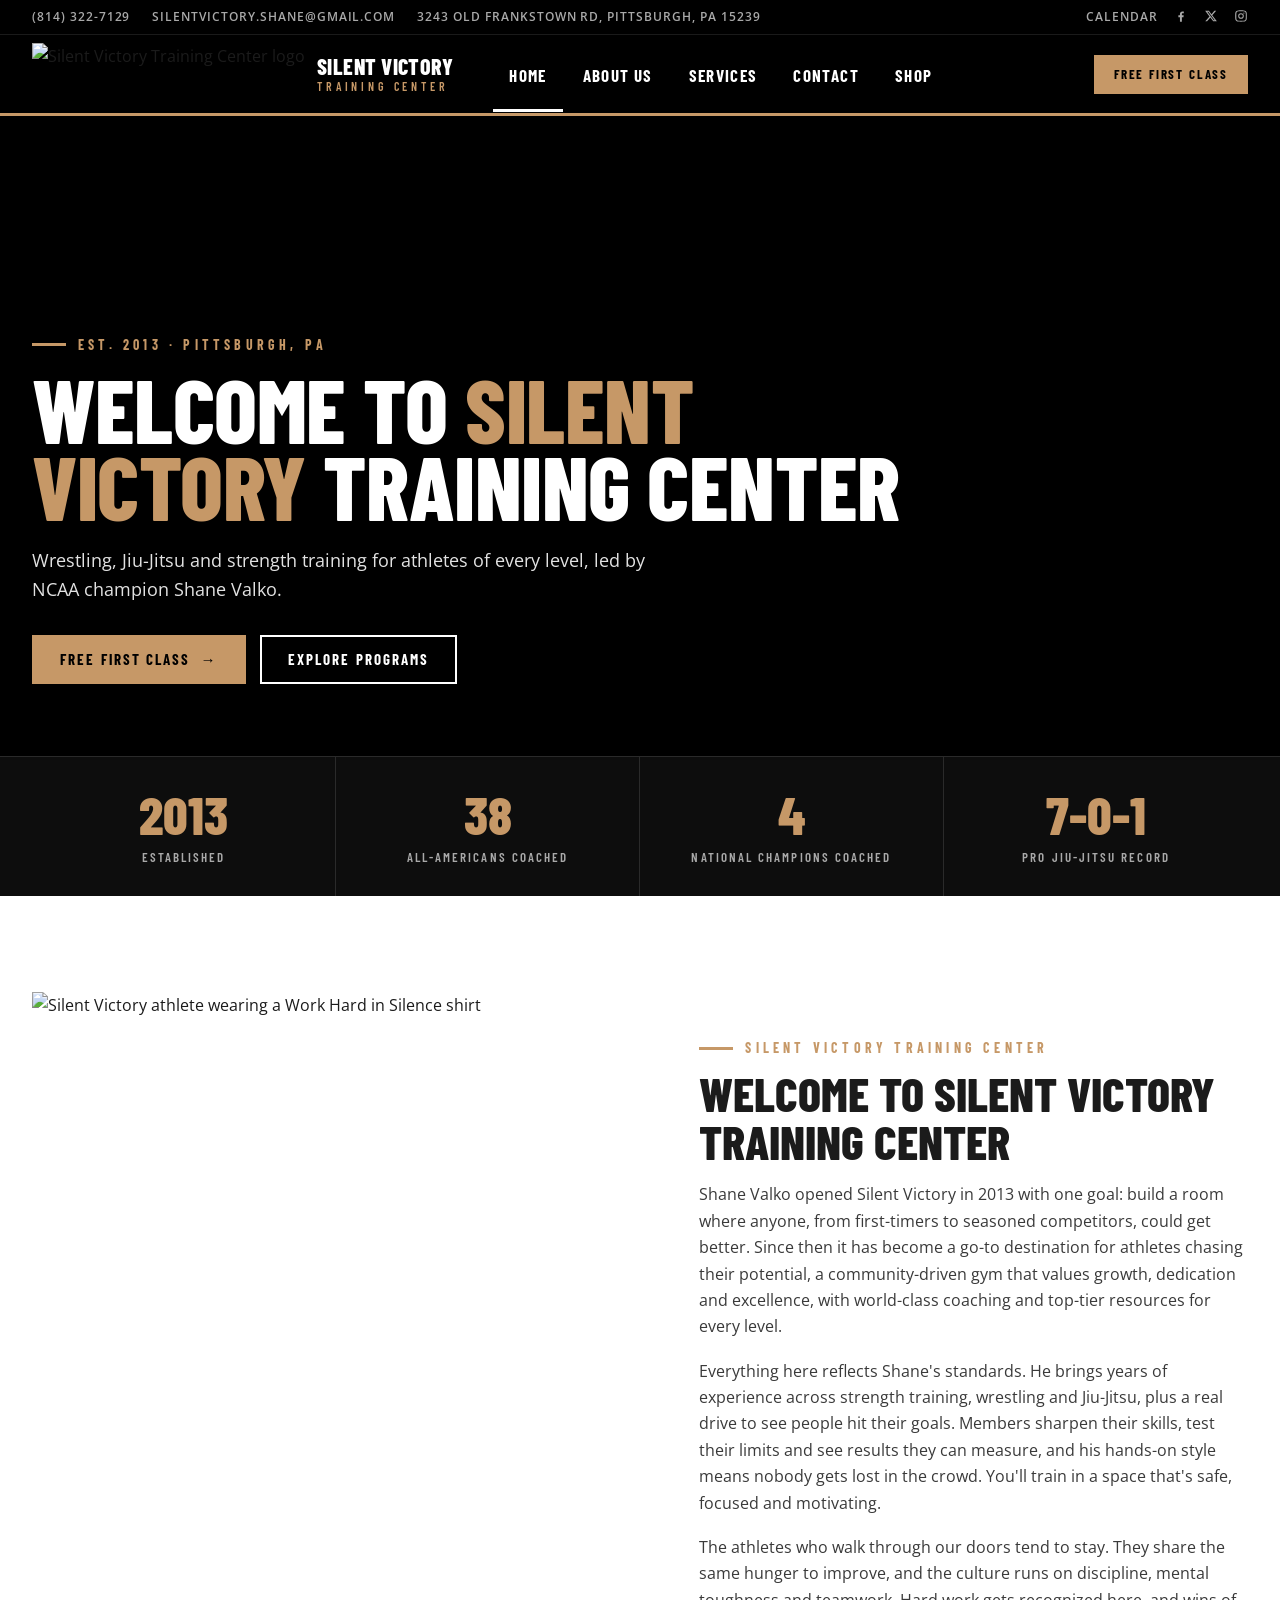
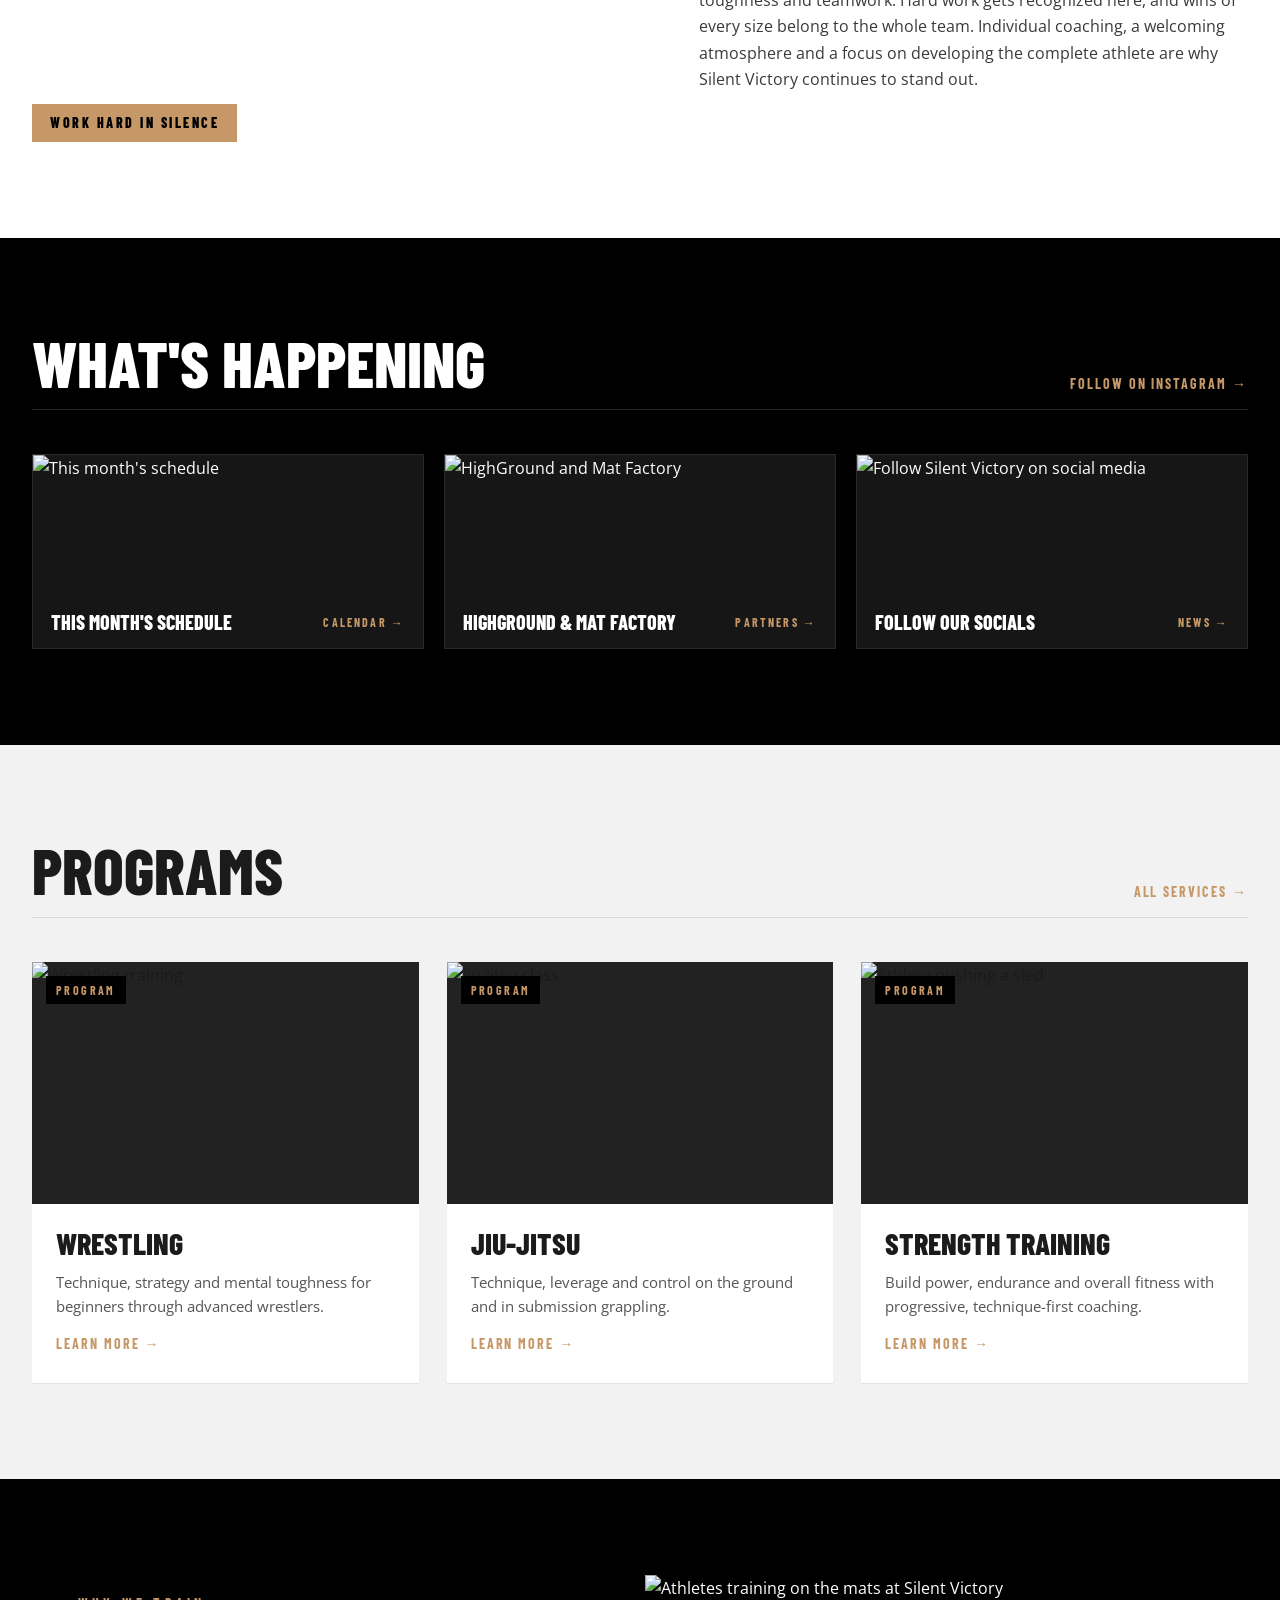
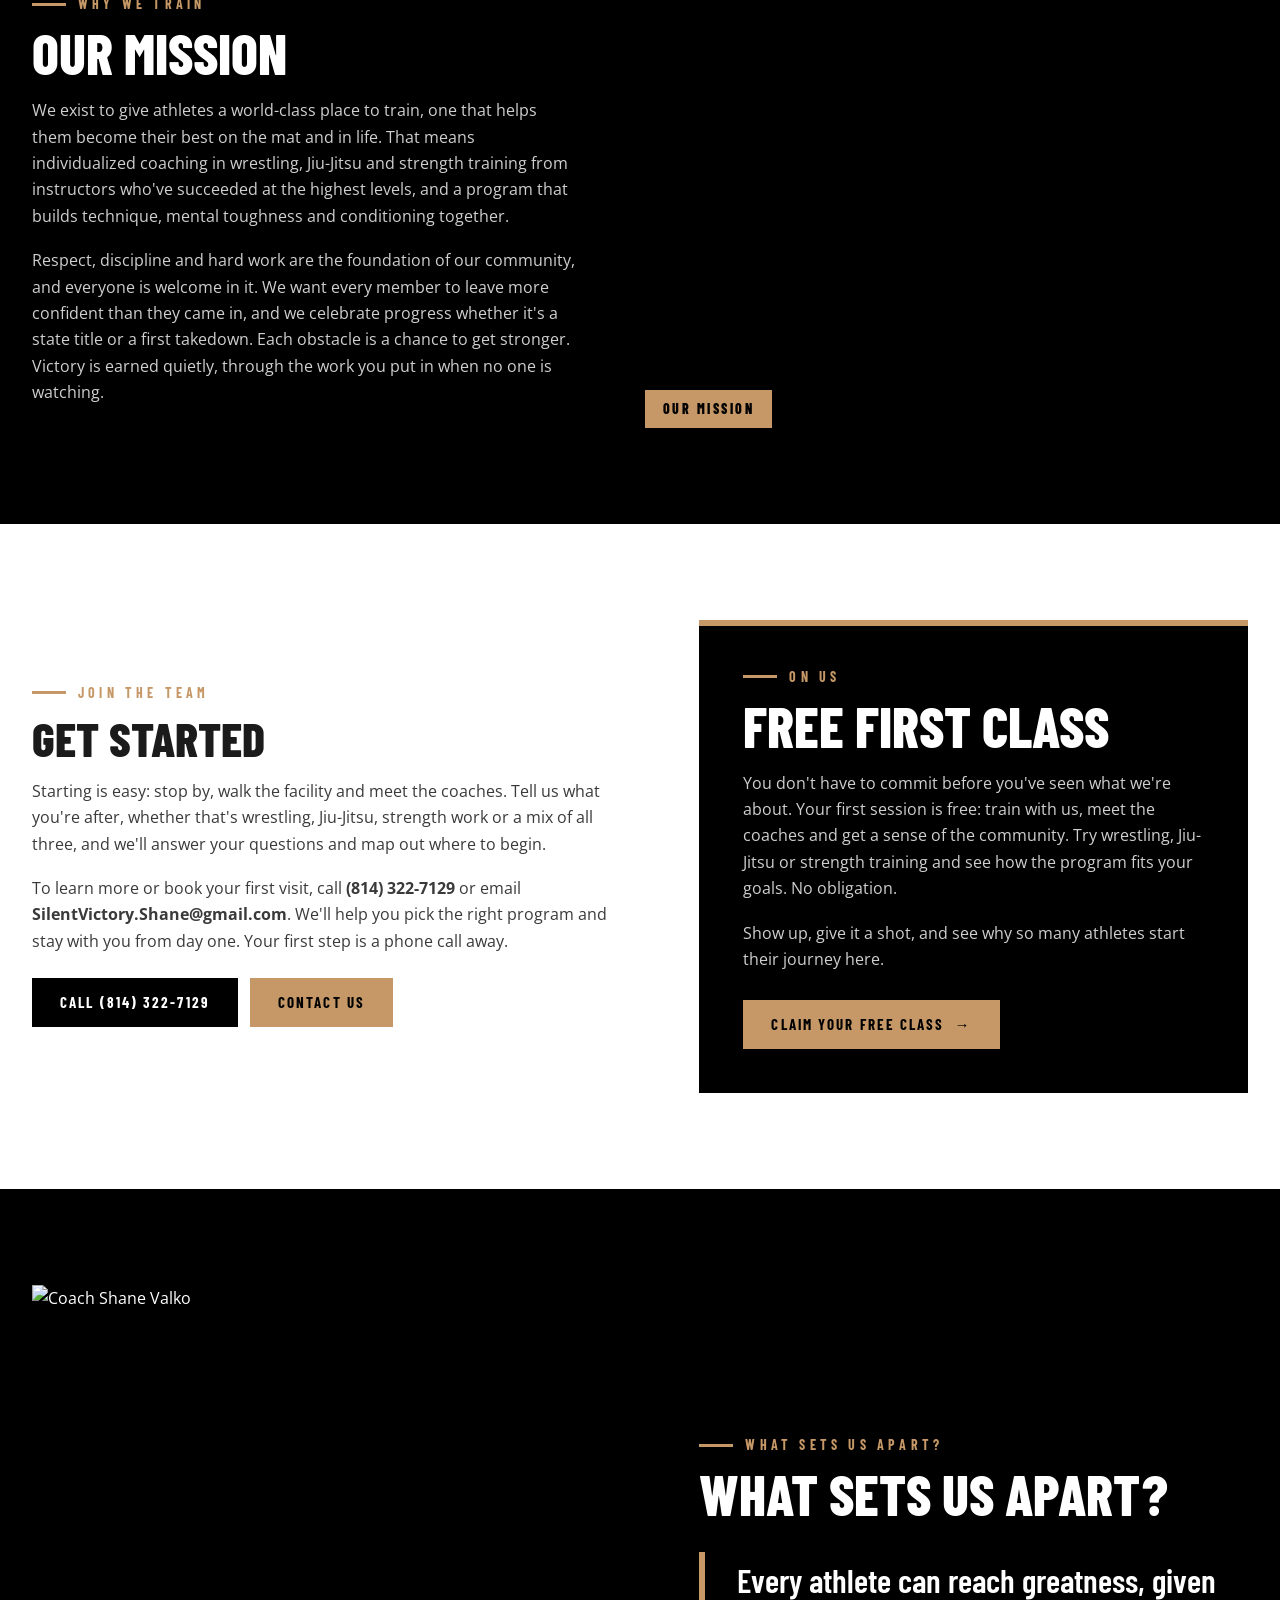
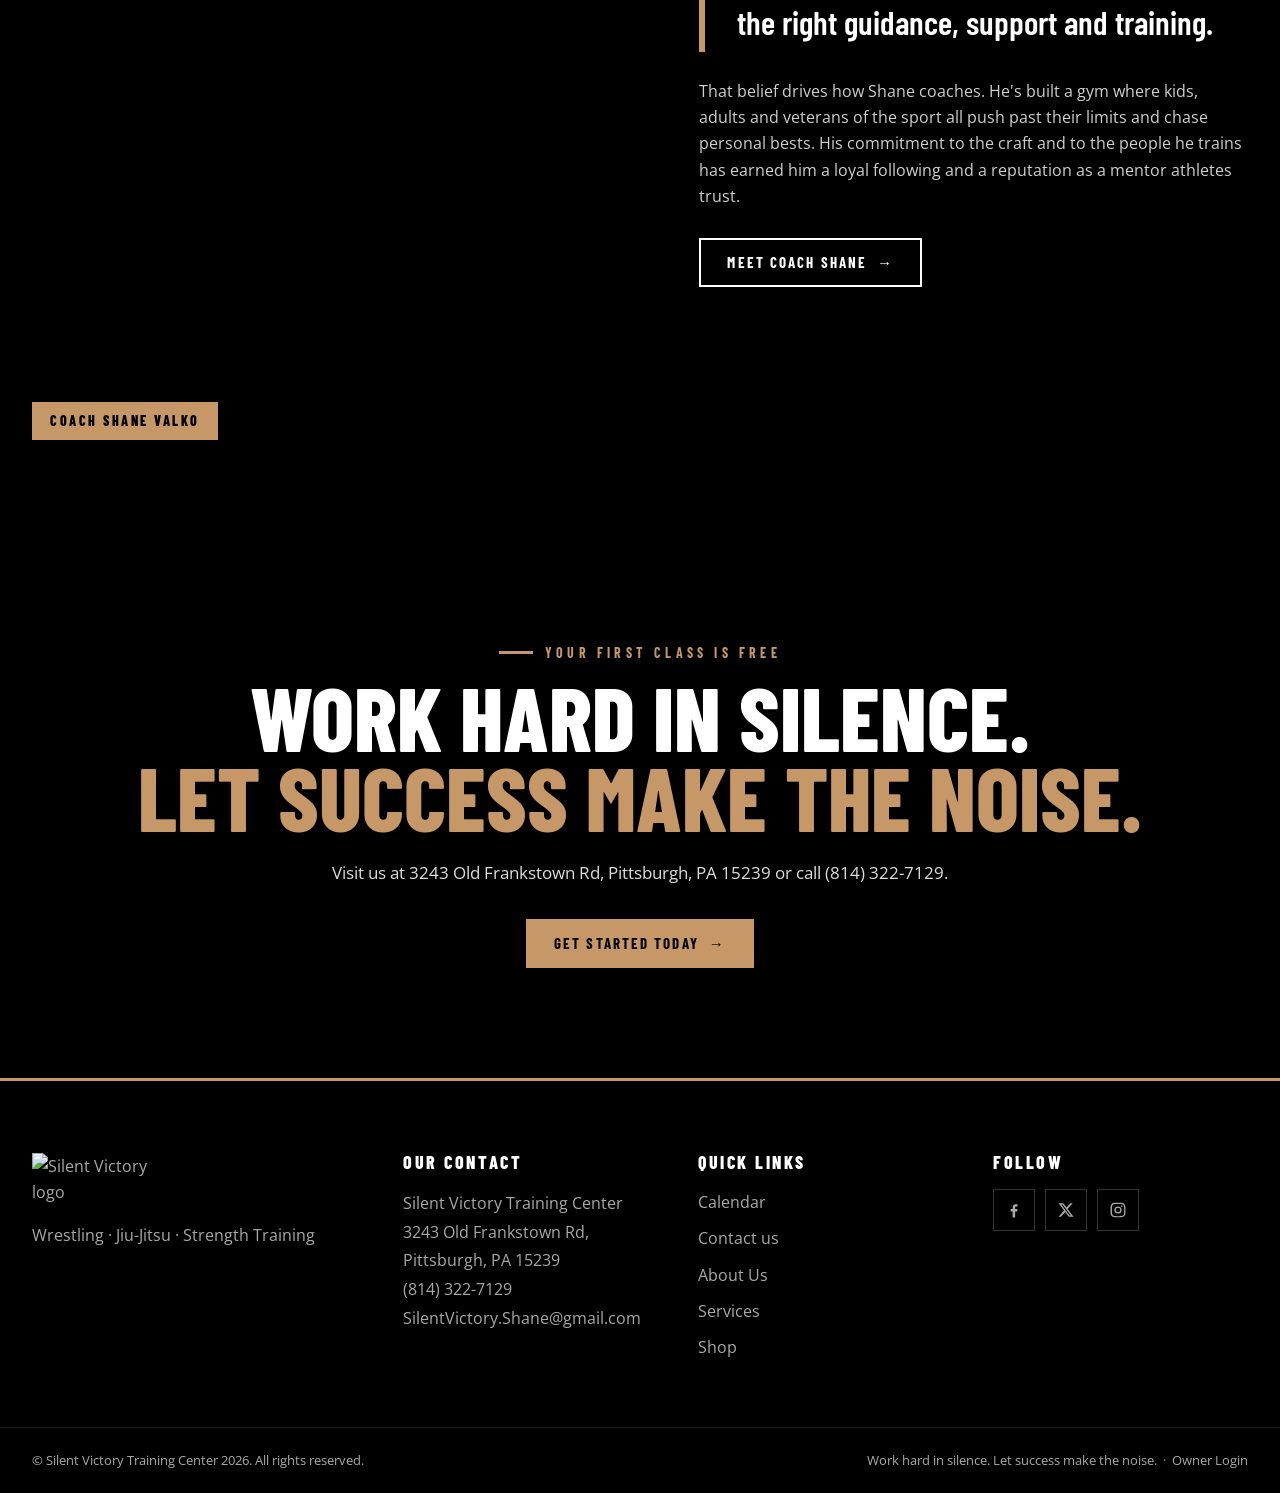
==== commit 8ed91cfc: "Add owner admin for changing site photos via Pages CMS Every photo is now a named slot in content/ph" ====
--- a/index.html
+++ b/index.html
@@ -9,6 +9,8 @@
 <link rel="preconnect" href="https://fonts.googleapis.com"><link rel="preconnect" href="https://fonts.gstatic.com" crossorigin>
 <link href="https://fonts.googleapis.com/css2?family=Barlow+Condensed:wght@500;600;700;800;900&family=Open+Sans:wght@400;600;700&display=swap" rel="stylesheet">
 <link rel="stylesheet" href="css/style.css">
+<script>document.documentElement.classList.add("ph-wait");setTimeout(function(){document.documentElement.classList.remove("ph-wait")},1500)</script>
+<script src="js/photos.js" defer></script>
 </head>
 <body>
 <div class="utility"><div class="wrap">
@@ -16,14 +18,14 @@
   <div class="u-right"><a href="https://www.instagram.com/p/DEXXyOXsv8e/" target="_blank" rel="noopener">Calendar</a><a href="https://www.facebook.com/SilentVictoryTrainingCenter/" target="_blank" rel="noopener" aria-label="Facebook"><svg viewBox="0 0 24 24"><path d="M13.5 22v-8h2.7l.4-3.2h-3.1V8.8c0-.9.3-1.5 1.6-1.5h1.7V4.4c-.3 0-1.3-.1-2.5-.1-2.4 0-4.1 1.5-4.1 4.2v2.3H7.5V14h2.7v8h3.3z"/></svg></a><a href="https://www.x.com/silent_victory/" target="_blank" rel="noopener" aria-label="X"><svg viewBox="0 0 24 24"><path d="M17.8 3h3.1l-6.8 7.7L22 21h-6.2l-4.9-6.4L5.3 21H2.2l7.2-8.3L2 3h6.4l4.4 5.8L17.8 3zm-1.1 16.2h1.7L7.4 4.7H5.6l11.1 14.5z"/></svg></a><a href="https://www.instagram.com/silentvictorytc/" target="_blank" rel="noopener" aria-label="Instagram"><svg viewBox="0 0 24 24"><path d="M12 7.2A4.8 4.8 0 1 0 12 16.8 4.8 4.8 0 0 0 12 7.2zm0 7.9a3.1 3.1 0 1 1 0-6.2 3.1 3.1 0 0 1 0 6.2zM17 5.8a1.1 1.1 0 1 0 0 2.2 1.1 1.1 0 0 0 0-2.2zM21.9 7.9c-.1-1.5-.4-2.9-1.5-4-1.1-1.1-2.5-1.4-4-1.5C14.8 2.3 9.2 2.3 7.6 2.4c-1.5.1-2.9.4-4 1.5-1.1 1.1-1.4 2.5-1.5 4-.1 1.6-.1 6.6 0 8.2.1 1.5.4 2.9 1.5 4 1.1 1.1 2.5 1.4 4 1.5 1.6.1 7.2.1 8.8 0 1.5-.1 2.9-.4 4-1.5 1.1-1.1 1.4-2.5 1.5-4 .1-1.6.1-6.6 0-8.2zM19.8 18c-.3.8-1 1.5-1.8 1.8-1.3.5-4.3.4-5.9.4s-4.6.1-5.9-.4c-.8-.3-1.5-1-1.8-1.8-.5-1.3-.4-4.3-.4-5.9s-.1-4.6.4-5.9c.3-.8 1-1.5 1.8-1.8 1.3-.5 4.3-.4 5.9-.4s4.6-.1 5.9.4c.8.3 1.5 1 1.8 1.8.5 1.3.4 4.3.4 5.9s.1 4.6-.4 5.9z"/></svg></a></div>
 </div></div>
 <header class="nav"><div class="wrap">
-  <a class="brand" href="index.html"><img src="https://www.silentvictorytc.com/img/logo.png" alt="Silent Victory Training Center logo"><span>Silent Victory<small>Training Center</small></span></a>
+  <a class="brand" href="index.html"><img data-photo="site.logo" src="https://www.silentvictorytc.com/img/logo.png" alt="Silent Victory Training Center logo"><span>Silent Victory<small>Training Center</small></span></a>
   <ul class="menu" id="menu"><li><a href="index.html" class=active>Home</a></li><li><a href="about.html">About Us</a></li><li><a href="services.html">Services</a></li><li><a href="contact.html">Contact</a></li><li><a href="shop.html">Shop</a></li></ul>
   <a class="btn sm nav-cta" href="contact.html">Free First Class</a>
   <button class="burger" aria-label="Menu" onclick="document.getElementById('menu').classList.toggle('open')"><span></span></button>
 </div></header>
 <main>
 
-<section class="hero" style="background-image:url('https://www.silentvictorytc.com/img/facility.jpg')">
+<section data-photo-bg="home.hero" class="hero" style="background-image:url('https://www.silentvictorytc.com/img/facility.jpg')">
   <div class="wrap">
     <div class="eyebrow">Est. 2013 · Pittsburgh, PA</div>
     <h1>Welcome to <em>Silent Victory</em> Training Center</h1>
@@ -40,7 +42,7 @@
 </div></div>
 
 <section class="block"><div class="wrap split">
-  <div class="media"><img src="https://www.silentvictorytc.com/img/people.jpg" alt="Silent Victory athlete wearing a Work Hard in Silence shirt" style="aspect-ratio:350/435"><div class="tag">Work Hard in Silence</div></div>
+  <div class="media"><img data-photo="home.welcome" src="https://www.silentvictorytc.com/img/people.jpg" alt="Silent Victory athlete wearing a Work Hard in Silence shirt" style="aspect-ratio:350/435"><div class="tag">Work Hard in Silence</div></div>
   <div class="prose">
     <div class="eyebrow">Silent Victory Training Center</div>
     <h3 class="title" style="margin-top:14px;font-size:48px">Welcome to Silent Victory Training Center</h3>
@@ -53,23 +55,23 @@
 <section class="block dark"><div class="wrap">
   <div class="sec-head"><h2>What's Happening</h2><a class="more" href="https://www.instagram.com/silentvictorytc/" target="_blank" rel="noopener">Follow on Instagram &rarr;</a></div>
   <div class="promo-rail">
-    <a class="promo" href="https://www.instagram.com/p/DEXXyOXsv8e/" target="_blank" rel="noopener"><img src="https://www.silentvictorytc.com/img/slides/Slide1.jpg" alt="This month's schedule"><div class="meta"><b>This Month's Schedule</b><span>Calendar &rarr;</span></div></a>
-    <a class="promo" href="https://www.instagram.com/silentvictorytc/" target="_blank" rel="noopener"><img src="https://www.silentvictorytc.com/img/slides/Slide2.jpg" alt="HighGround and Mat Factory"><div class="meta"><b>HighGround &amp; Mat Factory</b><span>Partners &rarr;</span></div></a>
-    <a class="promo" href="https://www.facebook.com/SilentVictoryTrainingCenter/" target="_blank" rel="noopener"><img src="https://www.silentvictorytc.com/img/slides/social.jpg" alt="Follow Silent Victory on social media"><div class="meta"><b>Follow Our Socials</b><span>News &rarr;</span></div></a>
+    <a class="promo" href="https://www.instagram.com/p/DEXXyOXsv8e/" target="_blank" rel="noopener"><img data-photo="home.schedule" src="https://www.silentvictorytc.com/img/slides/Slide1.jpg" alt="This month's schedule"><div class="meta"><b>This Month's Schedule</b><span>Calendar &rarr;</span></div></a>
+    <a class="promo" href="https://www.instagram.com/silentvictorytc/" target="_blank" rel="noopener"><img data-photo="home.partners" src="https://www.silentvictorytc.com/img/slides/Slide2.jpg" alt="HighGround and Mat Factory"><div class="meta"><b>HighGround &amp; Mat Factory</b><span>Partners &rarr;</span></div></a>
+    <a class="promo" href="https://www.facebook.com/SilentVictoryTrainingCenter/" target="_blank" rel="noopener"><img data-photo="home.socials" src="https://www.silentvictorytc.com/img/slides/social.jpg" alt="Follow Silent Victory on social media"><div class="meta"><b>Follow Our Socials</b><span>News &rarr;</span></div></a>
   </div>
 </div></section>
 
 <section class="block panel"><div class="wrap">
   <div class="sec-head"><h2>Programs</h2><a class="more" href="services.html">All Services &rarr;</a></div>
   <div class="cards">
-    <a class="card" href="services.html#wrestling"><div class="img"><img src="https://www.silentvictorytc.com/img/wrestling.jpg" alt="Wrestling training"><span class="cat">Program</span></div><div class="body"><h3>Wrestling</h3><p>Technique, strategy and mental toughness for beginners through advanced wrestlers.</p><span class="link">Learn More &rarr;</span></div></a>
-    <a class="card" href="services.html#jiu-jitsu"><div class="img"><img src="https://www.silentvictorytc.com/img/jiujitsu1.jpg" alt="Jiu-Jitsu class"><span class="cat">Program</span></div><div class="body"><h3>Jiu-Jitsu</h3><p>Technique, leverage and control on the ground and in submission grappling.</p><span class="link">Learn More &rarr;</span></div></a>
-    <a class="card" href="services.html#personalized-training"><div class="img"><img src="https://www.silentvictorytc.com/img/service2.png" alt="Athlete pushing a sled"><span class="cat">Program</span></div><div class="body"><h3>Strength Training</h3><p>Build power, endurance and overall fitness with progressive, technique-first coaching.</p><span class="link">Learn More &rarr;</span></div></a>
+    <a class="card" href="services.html#wrestling"><div class="img"><img data-photo="home.wrestling" src="https://www.silentvictorytc.com/img/wrestling.jpg" alt="Wrestling training"><span class="cat">Program</span></div><div class="body"><h3>Wrestling</h3><p>Technique, strategy and mental toughness for beginners through advanced wrestlers.</p><span class="link">Learn More &rarr;</span></div></a>
+    <a class="card" href="services.html#jiu-jitsu"><div class="img"><img data-photo="home.jiujitsu" src="https://www.silentvictorytc.com/img/jiujitsu1.jpg" alt="Jiu-Jitsu class"><span class="cat">Program</span></div><div class="body"><h3>Jiu-Jitsu</h3><p>Technique, leverage and control on the ground and in submission grappling.</p><span class="link">Learn More &rarr;</span></div></a>
+    <a class="card" href="services.html#personalized-training"><div class="img"><img data-photo="home.strength" src="https://www.silentvictorytc.com/img/service2.png" alt="Athlete pushing a sled"><span class="cat">Program</span></div><div class="body"><h3>Strength Training</h3><p>Build power, endurance and overall fitness with progressive, technique-first coaching.</p><span class="link">Learn More &rarr;</span></div></a>
   </div>
 </div></section>
 
 <section class="block dark"><div class="wrap split rev">
-  <div class="media"><img src="https://www.silentvictorytc.com/img/jiujitsu1.jpg" alt="Athletes training on the mats at Silent Victory"><div class="tag">Our Mission</div></div>
+  <div class="media"><img data-photo="home.mission" src="https://www.silentvictorytc.com/img/jiujitsu1.jpg" alt="Athletes training on the mats at Silent Victory"><div class="tag">Our Mission</div></div>
   <div class="prose">
     <div class="eyebrow">Why We Train</div>
     <h3 class="title" style="margin-top:14px;font-size:56px">Our Mission</h3>
@@ -96,7 +98,7 @@
 </div></section>
 
 <section class="block dark"><div class="wrap split">
-  <div class="media"><img src="https://www.silentvictorytc.com/img/teamshane.jpg" alt="Coach Shane Valko" style="aspect-ratio:4/5;object-position:top"><div class="tag">Coach Shane Valko</div></div>
+  <div class="media"><img data-photo="home.apart" src="https://www.silentvictorytc.com/img/teamshane.jpg" alt="Coach Shane Valko" style="aspect-ratio:4/5;object-position:top"><div class="tag">Coach Shane Valko</div></div>
   <div>
     <div class="eyebrow">What sets us apart?</div>
     <h3 class="title" style="margin:14px 0 30px;font-size:56px;color:#fff">What Sets Us Apart?</h3>
@@ -106,7 +108,7 @@
   </div>
 </div></section>
 
-<section class="cta-band" style="background-image:url('https://www.silentvictorytc.com/img/wrestling.jpg')"><div class="wrap">
+<section data-photo-bg="home.bottom" class="cta-band" style="background-image:url('https://www.silentvictorytc.com/img/wrestling.jpg')"><div class="wrap">
   <div class="eyebrow" style="justify-content:center">Your First Class Is Free</div>
   <h2 style="margin-top:16px">Work Hard in Silence.<br><em>Let Success Make the Noise.</em></h2>
   <p>Visit us at 3243 Old Frankstown Rd, Pittsburgh, PA 15239 or call (814) 322-7129.</p>
@@ -117,7 +119,7 @@
 <footer class="footer">
   <div class="wrap cols">
     <div>
-      <img class="flogo" src="https://www.silentvictorytc.com/img/logo.png" alt="Silent Victory logo">
+      <img data-photo="site.logo" class="flogo" src="https://www.silentvictorytc.com/img/logo.png" alt="Silent Victory logo">
       <p>Wrestling · Jiu-Jitsu · Strength Training</p>
     </div>
     <div>
@@ -134,7 +136,7 @@
       <div class="socials"><a href="https://www.facebook.com/SilentVictoryTrainingCenter/" target="_blank" rel="noopener" aria-label="Facebook"><svg viewBox="0 0 24 24"><path d="M13.5 22v-8h2.7l.4-3.2h-3.1V8.8c0-.9.3-1.5 1.6-1.5h1.7V4.4c-.3 0-1.3-.1-2.5-.1-2.4 0-4.1 1.5-4.1 4.2v2.3H7.5V14h2.7v8h3.3z"/></svg></a><a href="https://www.x.com/silent_victory/" target="_blank" rel="noopener" aria-label="X"><svg viewBox="0 0 24 24"><path d="M17.8 3h3.1l-6.8 7.7L22 21h-6.2l-4.9-6.4L5.3 21H2.2l7.2-8.3L2 3h6.4l4.4 5.8L17.8 3zm-1.1 16.2h1.7L7.4 4.7H5.6l11.1 14.5z"/></svg></a><a href="https://www.instagram.com/silentvictorytc/" target="_blank" rel="noopener" aria-label="Instagram"><svg viewBox="0 0 24 24"><path d="M12 7.2A4.8 4.8 0 1 0 12 16.8 4.8 4.8 0 0 0 12 7.2zm0 7.9a3.1 3.1 0 1 1 0-6.2 3.1 3.1 0 0 1 0 6.2zM17 5.8a1.1 1.1 0 1 0 0 2.2 1.1 1.1 0 0 0 0-2.2zM21.9 7.9c-.1-1.5-.4-2.9-1.5-4-1.1-1.1-2.5-1.4-4-1.5C14.8 2.3 9.2 2.3 7.6 2.4c-1.5.1-2.9.4-4 1.5-1.1 1.1-1.4 2.5-1.5 4-.1 1.6-.1 6.6 0 8.2.1 1.5.4 2.9 1.5 4 1.1 1.1 2.5 1.4 4 1.5 1.6.1 7.2.1 8.8 0 1.5-.1 2.9-.4 4-1.5 1.1-1.1 1.4-2.5 1.5-4 .1-1.6.1-6.6 0-8.2zM19.8 18c-.3.8-1 1.5-1.8 1.8-1.3.5-4.3.4-5.9.4s-4.6.1-5.9-.4c-.8-.3-1.5-1-1.8-1.8-.5-1.3-.4-4.3-.4-5.9s-.1-4.6.4-5.9c.3-.8 1-1.5 1.8-1.8 1.3-.5 4.3-.4 5.9-.4s4.6-.1 5.9.4c.8.3 1.5 1 1.8 1.8.5 1.3.4 4.3.4 5.9s.1 4.6-.4 5.9z"/></svg></a></div>
     </div>
   </div>
-  <div class="legal"><div class="wrap"><span>&copy; Silent Victory Training Center <span id="yr">2024</span>. All rights reserved.</span><span>Work hard in silence. Let success make the noise.</span></div></div>
+  <div class="legal"><div class="wrap"><span>&copy; Silent Victory Training Center <span id="yr">2024</span>. All rights reserved.</span><span>Work hard in silence. Let success make the noise. &nbsp;·&nbsp; <a href="admin/">Owner Login</a></span></div></div>
 </footer>
 <a class="totop" id="totop" href="#" aria-label="Back to top">&#9650;</a>
 <script>
--- a/css/style.css
+++ b/css/style.css
@@ -293,3 +293,15 @@
   .brand span{display:none}
   .record b{font-size:44px}
 }
+
+/* Photo swapping (js/photos.js): hide default photos briefly so they don't flash before the owner's picks load */
+html.ph-wait img[data-photo]{visibility:hidden}
+html.ph-wait [data-photo-bg]{background-image:none!important}
+
+/* Owner admin page */
+.admin-box{max-width:640px;margin:0 auto;background:#000;color:#fff;padding:48px 44px;border-top:6px solid var(--gold)}
+.admin-box h1{font:800 56px/.9 var(--display);text-transform:uppercase;margin:14px 0 18px}
+.admin-box p{color:#cfcfcf;margin-bottom:16px}
+.admin-box ol{color:#cfcfcf;margin:6px 0 26px 20px}
+.admin-box li{margin-bottom:10px}
+.admin-box b{color:#fff}
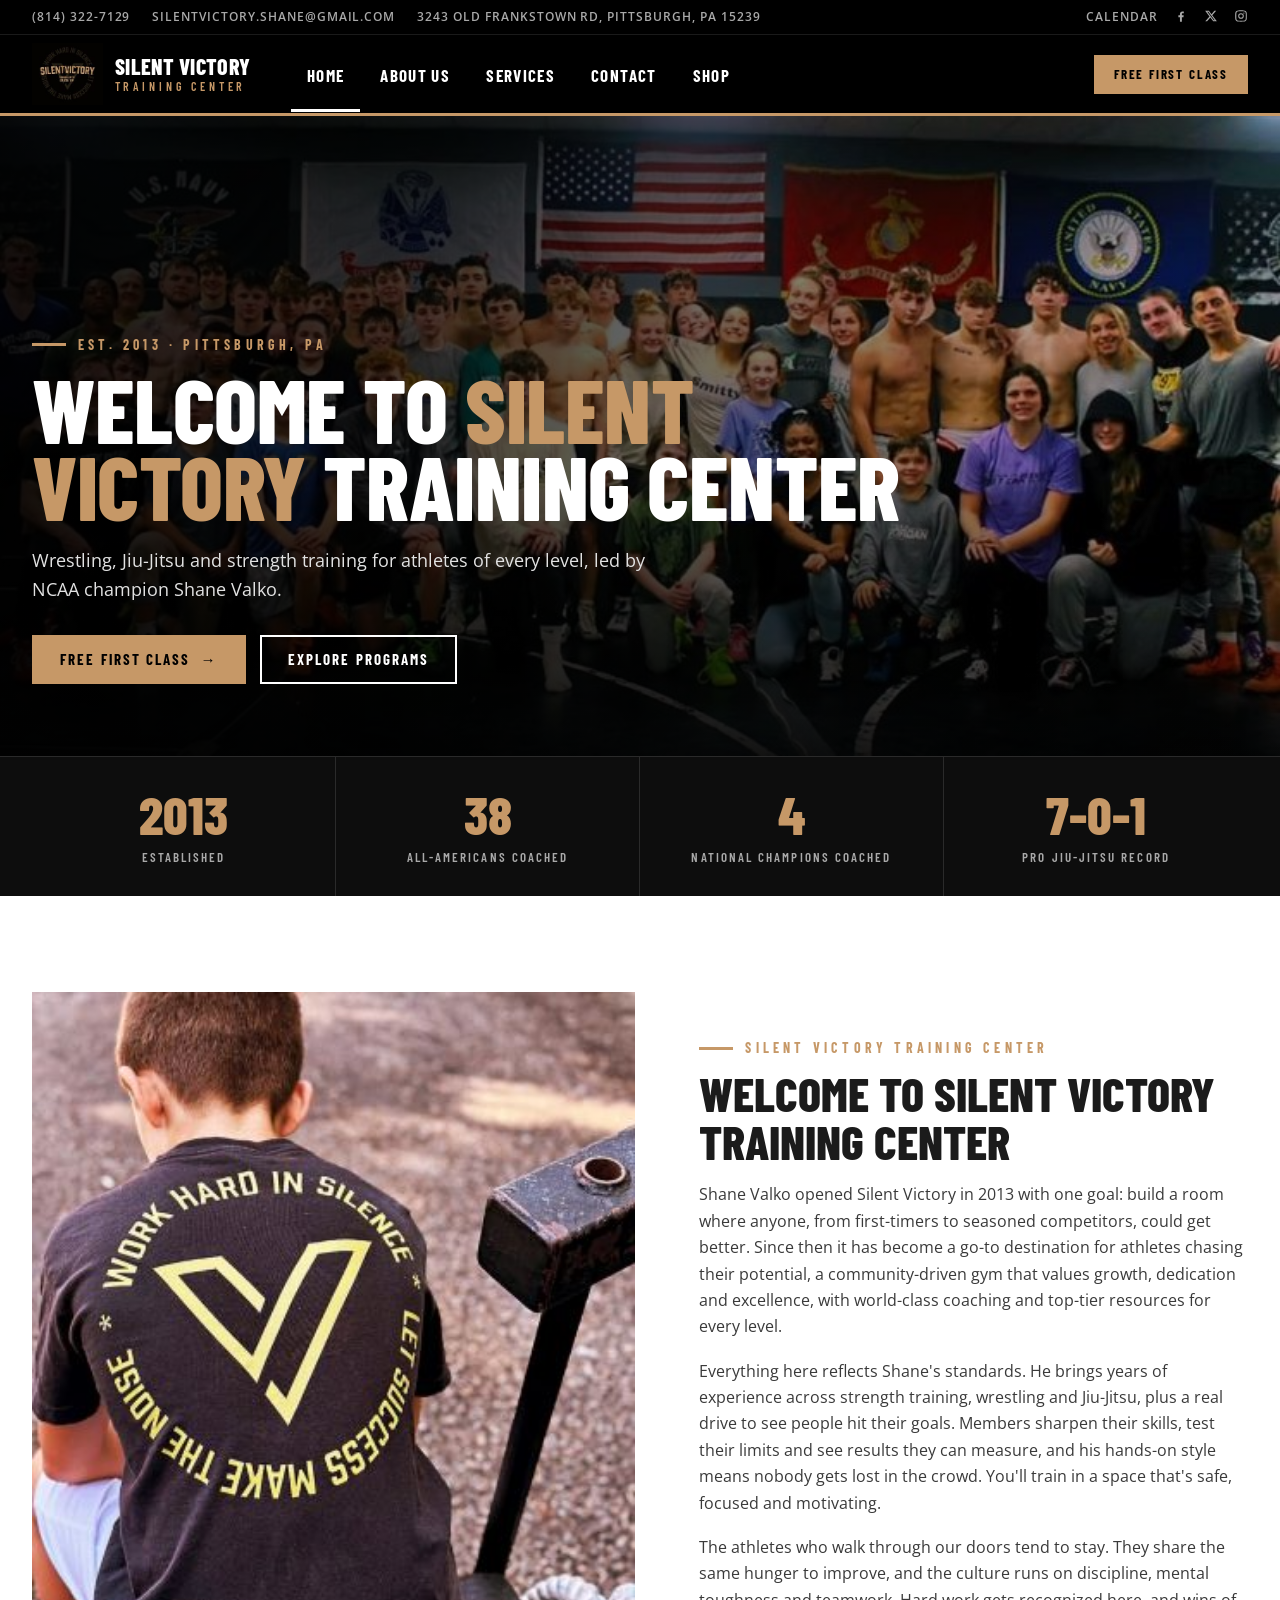
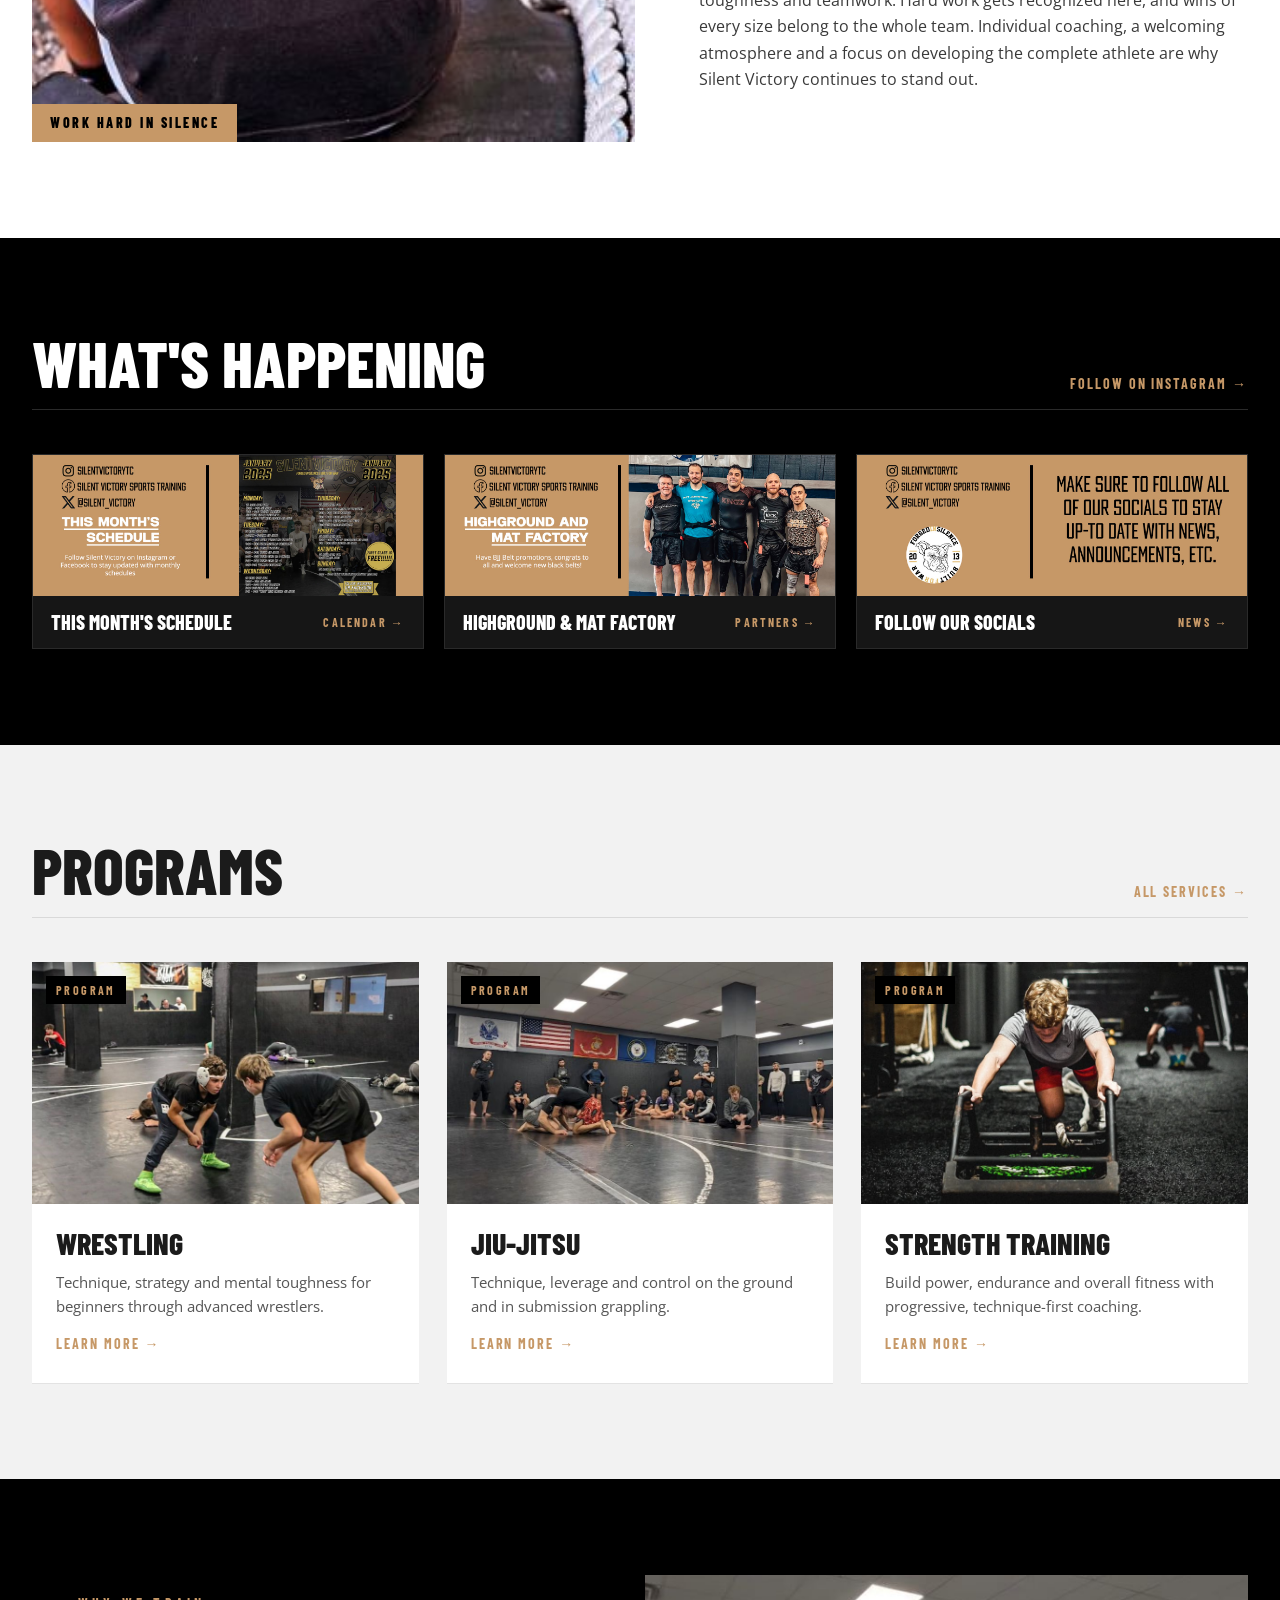
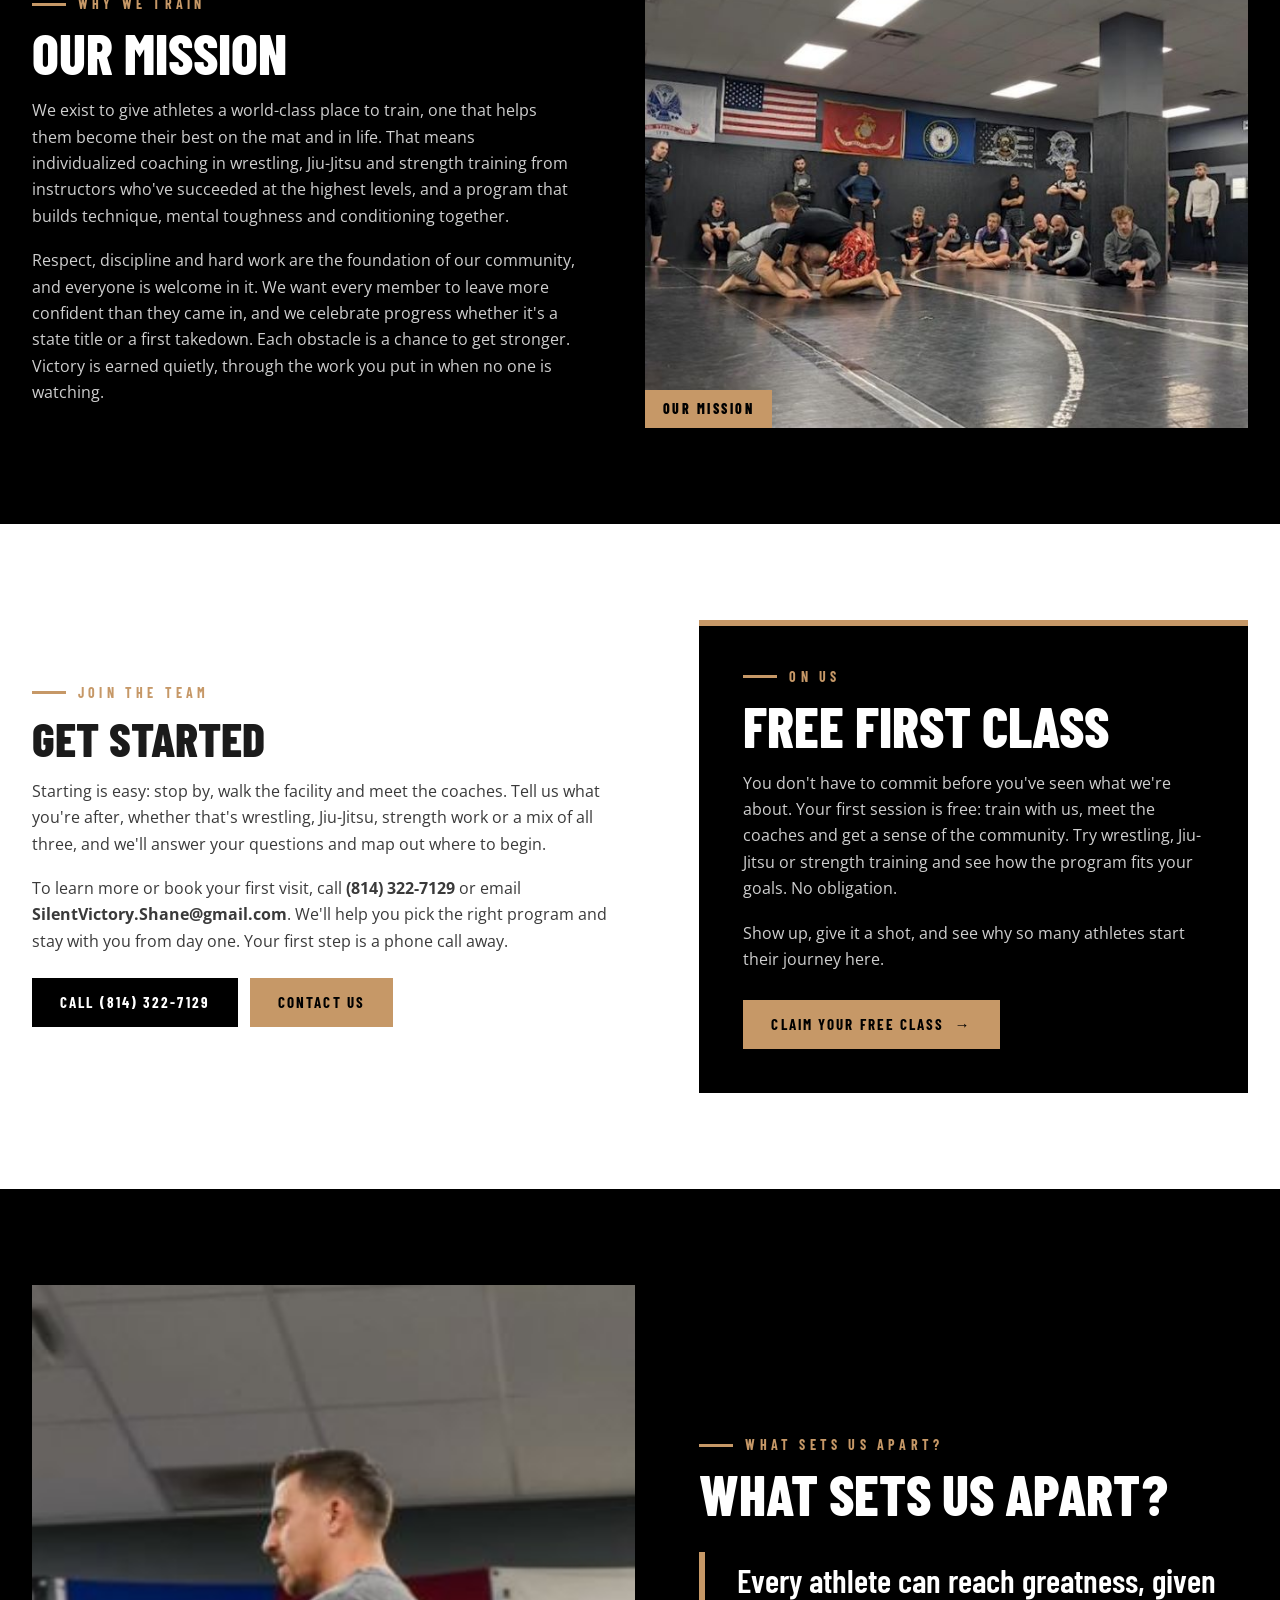
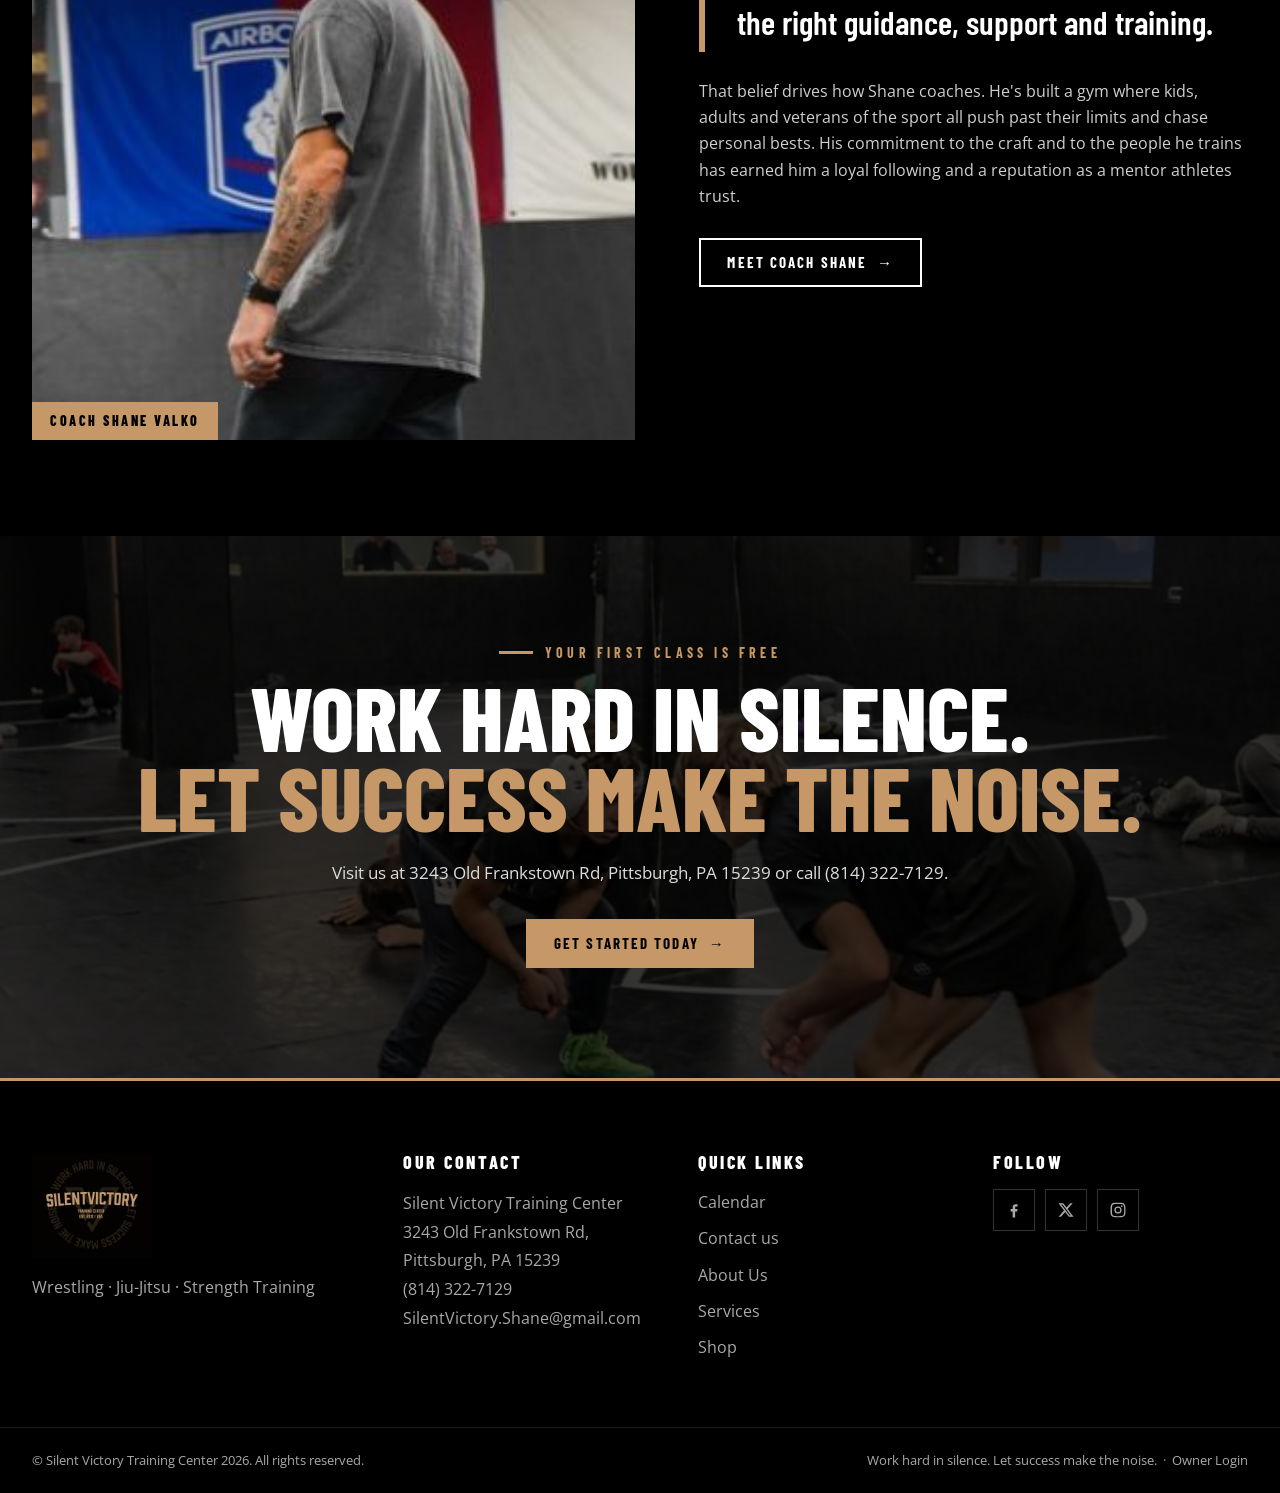
==== commit 4f471980: "Serve all photos from img/uploads instead of the old site Removes the one-time import workflow now t" ====
--- a/index.html
+++ b/index.html
@@ -5,7 +5,7 @@
 <meta name="viewport" content="width=device-width, initial-scale=1">
 <title>Silent Victory Training Center | Home</title>
 <meta name="description" content="Silent Victory Training Center: wrestling, Jiu-Jitsu and strength training led by Shane Valko. Your first class is free.">
-<link rel="icon" href="https://www.silentvictorytc.com/img/logo.png">
+<link rel="icon" href="img/uploads/logo.png">
 <link rel="preconnect" href="https://fonts.googleapis.com"><link rel="preconnect" href="https://fonts.gstatic.com" crossorigin>
 <link href="https://fonts.googleapis.com/css2?family=Barlow+Condensed:wght@500;600;700;800;900&family=Open+Sans:wght@400;600;700&display=swap" rel="stylesheet">
 <link rel="stylesheet" href="css/style.css">
@@ -18,14 +18,14 @@
   <div class="u-right"><a href="https://www.instagram.com/p/DEXXyOXsv8e/" target="_blank" rel="noopener">Calendar</a><a href="https://www.facebook.com/SilentVictoryTrainingCenter/" target="_blank" rel="noopener" aria-label="Facebook"><svg viewBox="0 0 24 24"><path d="M13.5 22v-8h2.7l.4-3.2h-3.1V8.8c0-.9.3-1.5 1.6-1.5h1.7V4.4c-.3 0-1.3-.1-2.5-.1-2.4 0-4.1 1.5-4.1 4.2v2.3H7.5V14h2.7v8h3.3z"/></svg></a><a href="https://www.x.com/silent_victory/" target="_blank" rel="noopener" aria-label="X"><svg viewBox="0 0 24 24"><path d="M17.8 3h3.1l-6.8 7.7L22 21h-6.2l-4.9-6.4L5.3 21H2.2l7.2-8.3L2 3h6.4l4.4 5.8L17.8 3zm-1.1 16.2h1.7L7.4 4.7H5.6l11.1 14.5z"/></svg></a><a href="https://www.instagram.com/silentvictorytc/" target="_blank" rel="noopener" aria-label="Instagram"><svg viewBox="0 0 24 24"><path d="M12 7.2A4.8 4.8 0 1 0 12 16.8 4.8 4.8 0 0 0 12 7.2zm0 7.9a3.1 3.1 0 1 1 0-6.2 3.1 3.1 0 0 1 0 6.2zM17 5.8a1.1 1.1 0 1 0 0 2.2 1.1 1.1 0 0 0 0-2.2zM21.9 7.9c-.1-1.5-.4-2.9-1.5-4-1.1-1.1-2.5-1.4-4-1.5C14.8 2.3 9.2 2.3 7.6 2.4c-1.5.1-2.9.4-4 1.5-1.1 1.1-1.4 2.5-1.5 4-.1 1.6-.1 6.6 0 8.2.1 1.5.4 2.9 1.5 4 1.1 1.1 2.5 1.4 4 1.5 1.6.1 7.2.1 8.8 0 1.5-.1 2.9-.4 4-1.5 1.1-1.1 1.4-2.5 1.5-4 .1-1.6.1-6.6 0-8.2zM19.8 18c-.3.8-1 1.5-1.8 1.8-1.3.5-4.3.4-5.9.4s-4.6.1-5.9-.4c-.8-.3-1.5-1-1.8-1.8-.5-1.3-.4-4.3-.4-5.9s-.1-4.6.4-5.9c.3-.8 1-1.5 1.8-1.8 1.3-.5 4.3-.4 5.9-.4s4.6-.1 5.9.4c.8.3 1.5 1 1.8 1.8.5 1.3.4 4.3.4 5.9s.1 4.6-.4 5.9z"/></svg></a></div>
 </div></div>
 <header class="nav"><div class="wrap">
-  <a class="brand" href="index.html"><img data-photo="site.logo" src="https://www.silentvictorytc.com/img/logo.png" alt="Silent Victory Training Center logo"><span>Silent Victory<small>Training Center</small></span></a>
+  <a class="brand" href="index.html"><img data-photo="site.logo" src="img/uploads/logo.png" alt="Silent Victory Training Center logo"><span>Silent Victory<small>Training Center</small></span></a>
   <ul class="menu" id="menu"><li><a href="index.html" class=active>Home</a></li><li><a href="about.html">About Us</a></li><li><a href="services.html">Services</a></li><li><a href="contact.html">Contact</a></li><li><a href="shop.html">Shop</a></li></ul>
   <a class="btn sm nav-cta" href="contact.html">Free First Class</a>
   <button class="burger" aria-label="Menu" onclick="document.getElementById('menu').classList.toggle('open')"><span></span></button>
 </div></header>
 <main>
 
-<section data-photo-bg="home.hero" class="hero" style="background-image:url('https://www.silentvictorytc.com/img/facility.jpg')">
+<section data-photo-bg="home.hero" class="hero" style="background-image:url('img/uploads/facility.jpg')">
   <div class="wrap">
     <div class="eyebrow">Est. 2013 · Pittsburgh, PA</div>
     <h1>Welcome to <em>Silent Victory</em> Training Center</h1>
@@ -42,7 +42,7 @@
 </div></div>
 
 <section class="block"><div class="wrap split">
-  <div class="media"><img data-photo="home.welcome" src="https://www.silentvictorytc.com/img/people.jpg" alt="Silent Victory athlete wearing a Work Hard in Silence shirt" style="aspect-ratio:350/435"><div class="tag">Work Hard in Silence</div></div>
+  <div class="media"><img data-photo="home.welcome" src="img/uploads/people.jpg" alt="Silent Victory athlete wearing a Work Hard in Silence shirt" style="aspect-ratio:350/435"><div class="tag">Work Hard in Silence</div></div>
   <div class="prose">
     <div class="eyebrow">Silent Victory Training Center</div>
     <h3 class="title" style="margin-top:14px;font-size:48px">Welcome to Silent Victory Training Center</h3>
@@ -55,23 +55,23 @@
 <section class="block dark"><div class="wrap">
   <div class="sec-head"><h2>What's Happening</h2><a class="more" href="https://www.instagram.com/silentvictorytc/" target="_blank" rel="noopener">Follow on Instagram &rarr;</a></div>
   <div class="promo-rail">
-    <a class="promo" href="https://www.instagram.com/p/DEXXyOXsv8e/" target="_blank" rel="noopener"><img data-photo="home.schedule" src="https://www.silentvictorytc.com/img/slides/Slide1.jpg" alt="This month's schedule"><div class="meta"><b>This Month's Schedule</b><span>Calendar &rarr;</span></div></a>
-    <a class="promo" href="https://www.instagram.com/silentvictorytc/" target="_blank" rel="noopener"><img data-photo="home.partners" src="https://www.silentvictorytc.com/img/slides/Slide2.jpg" alt="HighGround and Mat Factory"><div class="meta"><b>HighGround &amp; Mat Factory</b><span>Partners &rarr;</span></div></a>
-    <a class="promo" href="https://www.facebook.com/SilentVictoryTrainingCenter/" target="_blank" rel="noopener"><img data-photo="home.socials" src="https://www.silentvictorytc.com/img/slides/social.jpg" alt="Follow Silent Victory on social media"><div class="meta"><b>Follow Our Socials</b><span>News &rarr;</span></div></a>
+    <a class="promo" href="https://www.instagram.com/p/DEXXyOXsv8e/" target="_blank" rel="noopener"><img data-photo="home.schedule" src="img/uploads/Slide1.jpg" alt="This month's schedule"><div class="meta"><b>This Month's Schedule</b><span>Calendar &rarr;</span></div></a>
+    <a class="promo" href="https://www.instagram.com/silentvictorytc/" target="_blank" rel="noopener"><img data-photo="home.partners" src="img/uploads/Slide2.jpg" alt="HighGround and Mat Factory"><div class="meta"><b>HighGround &amp; Mat Factory</b><span>Partners &rarr;</span></div></a>
+    <a class="promo" href="https://www.facebook.com/SilentVictoryTrainingCenter/" target="_blank" rel="noopener"><img data-photo="home.socials" src="img/uploads/social.jpg" alt="Follow Silent Victory on social media"><div class="meta"><b>Follow Our Socials</b><span>News &rarr;</span></div></a>
   </div>
 </div></section>
 
 <section class="block panel"><div class="wrap">
   <div class="sec-head"><h2>Programs</h2><a class="more" href="services.html">All Services &rarr;</a></div>
   <div class="cards">
-    <a class="card" href="services.html#wrestling"><div class="img"><img data-photo="home.wrestling" src="https://www.silentvictorytc.com/img/wrestling.jpg" alt="Wrestling training"><span class="cat">Program</span></div><div class="body"><h3>Wrestling</h3><p>Technique, strategy and mental toughness for beginners through advanced wrestlers.</p><span class="link">Learn More &rarr;</span></div></a>
-    <a class="card" href="services.html#jiu-jitsu"><div class="img"><img data-photo="home.jiujitsu" src="https://www.silentvictorytc.com/img/jiujitsu1.jpg" alt="Jiu-Jitsu class"><span class="cat">Program</span></div><div class="body"><h3>Jiu-Jitsu</h3><p>Technique, leverage and control on the ground and in submission grappling.</p><span class="link">Learn More &rarr;</span></div></a>
-    <a class="card" href="services.html#personalized-training"><div class="img"><img data-photo="home.strength" src="https://www.silentvictorytc.com/img/service2.png" alt="Athlete pushing a sled"><span class="cat">Program</span></div><div class="body"><h3>Strength Training</h3><p>Build power, endurance and overall fitness with progressive, technique-first coaching.</p><span class="link">Learn More &rarr;</span></div></a>
+    <a class="card" href="services.html#wrestling"><div class="img"><img data-photo="home.wrestling" src="img/uploads/wrestling.jpg" alt="Wrestling training"><span class="cat">Program</span></div><div class="body"><h3>Wrestling</h3><p>Technique, strategy and mental toughness for beginners through advanced wrestlers.</p><span class="link">Learn More &rarr;</span></div></a>
+    <a class="card" href="services.html#jiu-jitsu"><div class="img"><img data-photo="home.jiujitsu" src="img/uploads/jiujitsu1.jpg" alt="Jiu-Jitsu class"><span class="cat">Program</span></div><div class="body"><h3>Jiu-Jitsu</h3><p>Technique, leverage and control on the ground and in submission grappling.</p><span class="link">Learn More &rarr;</span></div></a>
+    <a class="card" href="services.html#personalized-training"><div class="img"><img data-photo="home.strength" src="img/uploads/service2.png" alt="Athlete pushing a sled"><span class="cat">Program</span></div><div class="body"><h3>Strength Training</h3><p>Build power, endurance and overall fitness with progressive, technique-first coaching.</p><span class="link">Learn More &rarr;</span></div></a>
   </div>
 </div></section>
 
 <section class="block dark"><div class="wrap split rev">
-  <div class="media"><img data-photo="home.mission" src="https://www.silentvictorytc.com/img/jiujitsu1.jpg" alt="Athletes training on the mats at Silent Victory"><div class="tag">Our Mission</div></div>
+  <div class="media"><img data-photo="home.mission" src="img/uploads/jiujitsu1.jpg" alt="Athletes training on the mats at Silent Victory"><div class="tag">Our Mission</div></div>
   <div class="prose">
     <div class="eyebrow">Why We Train</div>
     <h3 class="title" style="margin-top:14px;font-size:56px">Our Mission</h3>
@@ -98,7 +98,7 @@
 </div></section>
 
 <section class="block dark"><div class="wrap split">
-  <div class="media"><img data-photo="home.apart" src="https://www.silentvictorytc.com/img/teamshane.jpg" alt="Coach Shane Valko" style="aspect-ratio:4/5;object-position:top"><div class="tag">Coach Shane Valko</div></div>
+  <div class="media"><img data-photo="home.apart" src="img/uploads/teamshane.jpg" alt="Coach Shane Valko" style="aspect-ratio:4/5;object-position:top"><div class="tag">Coach Shane Valko</div></div>
   <div>
     <div class="eyebrow">What sets us apart?</div>
     <h3 class="title" style="margin:14px 0 30px;font-size:56px;color:#fff">What Sets Us Apart?</h3>
@@ -108,7 +108,7 @@
   </div>
 </div></section>
 
-<section data-photo-bg="home.bottom" class="cta-band" style="background-image:url('https://www.silentvictorytc.com/img/wrestling.jpg')"><div class="wrap">
+<section data-photo-bg="home.bottom" class="cta-band" style="background-image:url('img/uploads/wrestling.jpg')"><div class="wrap">
   <div class="eyebrow" style="justify-content:center">Your First Class Is Free</div>
   <h2 style="margin-top:16px">Work Hard in Silence.<br><em>Let Success Make the Noise.</em></h2>
   <p>Visit us at 3243 Old Frankstown Rd, Pittsburgh, PA 15239 or call (814) 322-7129.</p>
@@ -119,7 +119,7 @@
 <footer class="footer">
   <div class="wrap cols">
     <div>
-      <img data-photo="site.logo" class="flogo" src="https://www.silentvictorytc.com/img/logo.png" alt="Silent Victory logo">
+      <img data-photo="site.logo" class="flogo" src="img/uploads/logo.png" alt="Silent Victory logo">
       <p>Wrestling · Jiu-Jitsu · Strength Training</p>
     </div>
     <div>
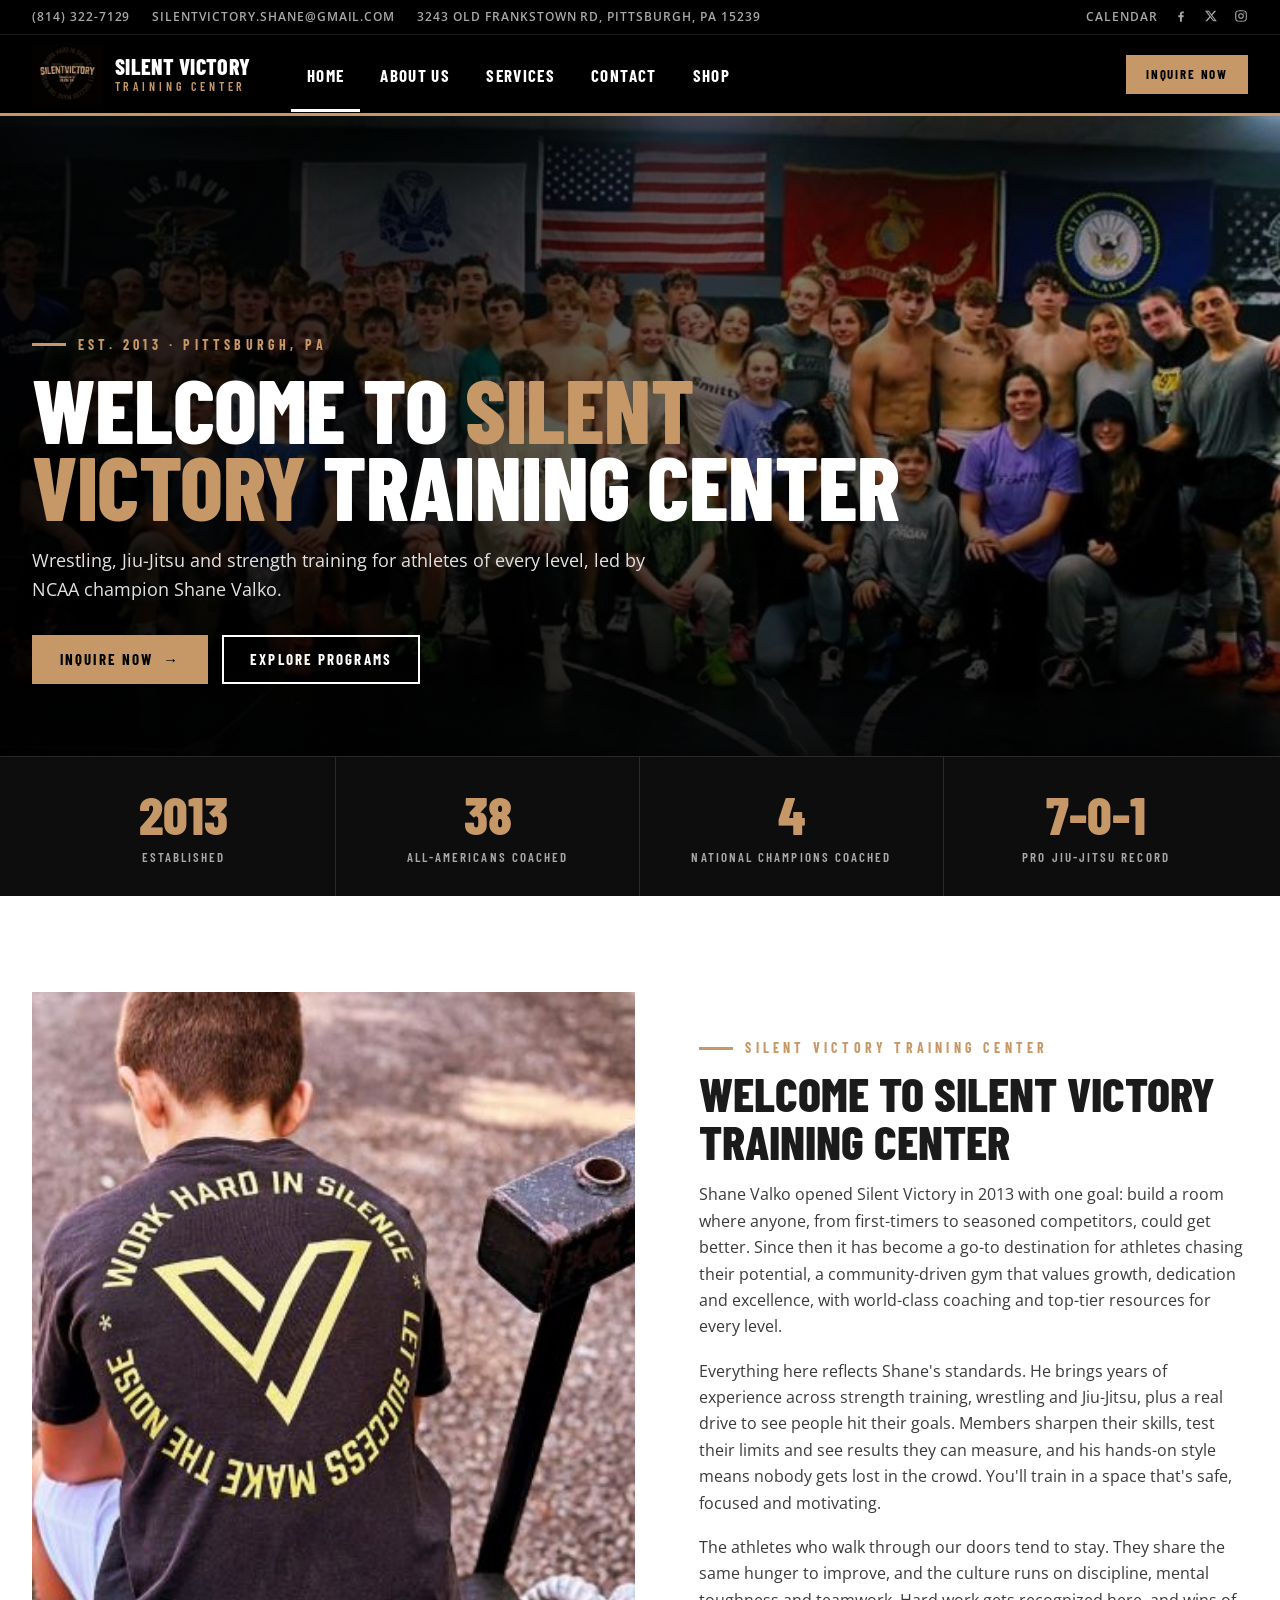
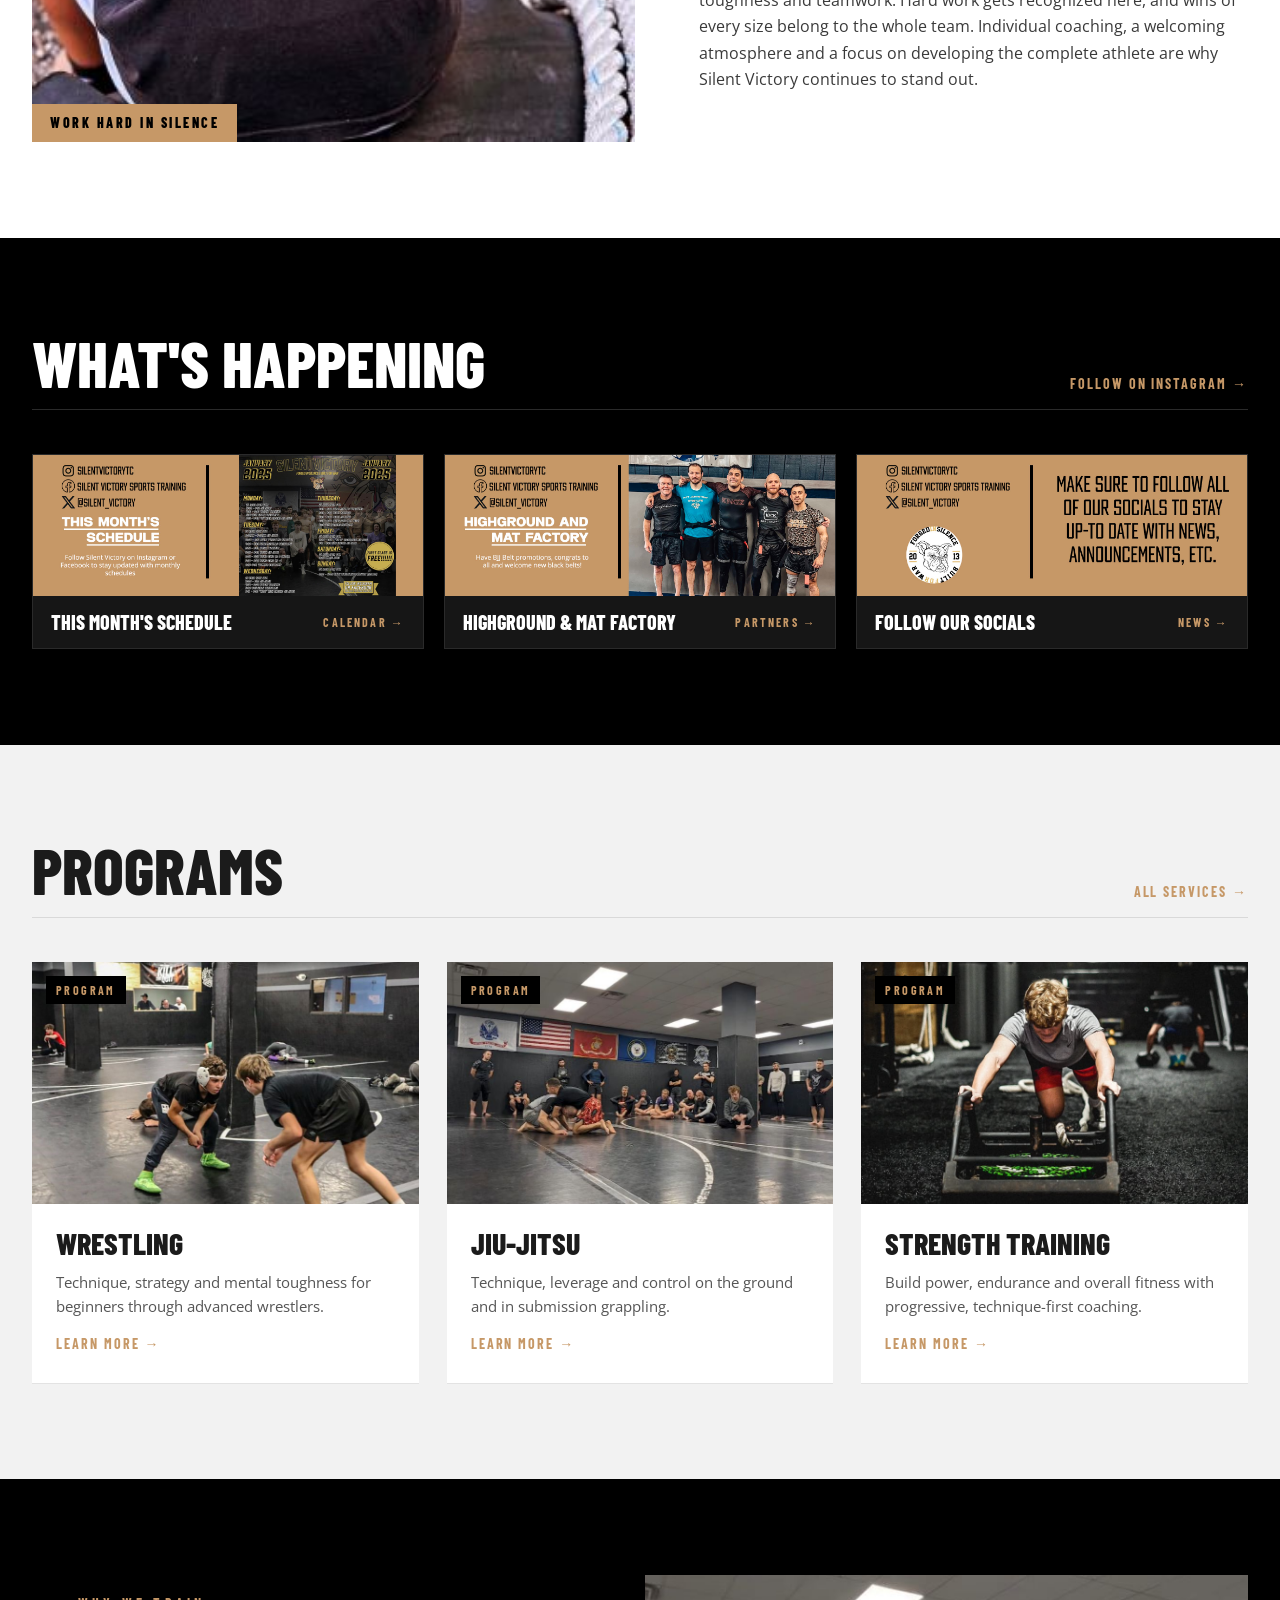
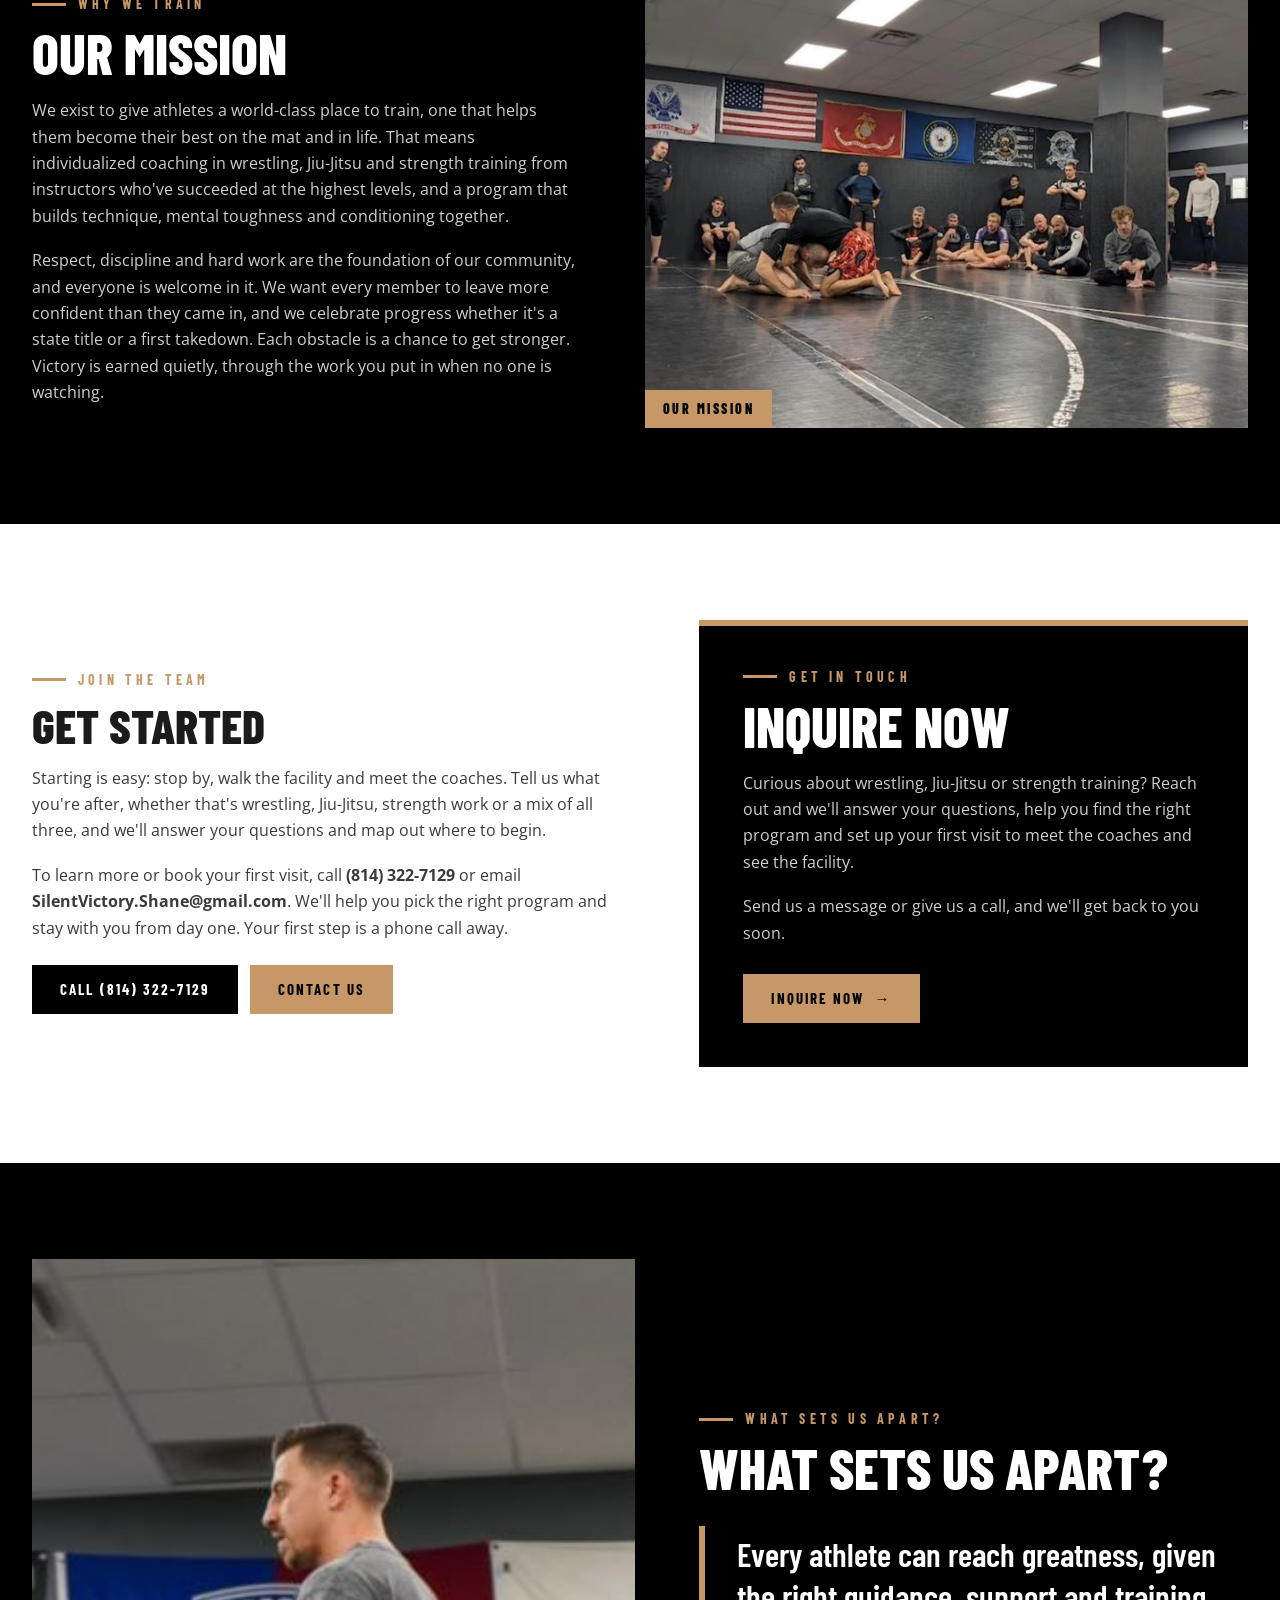
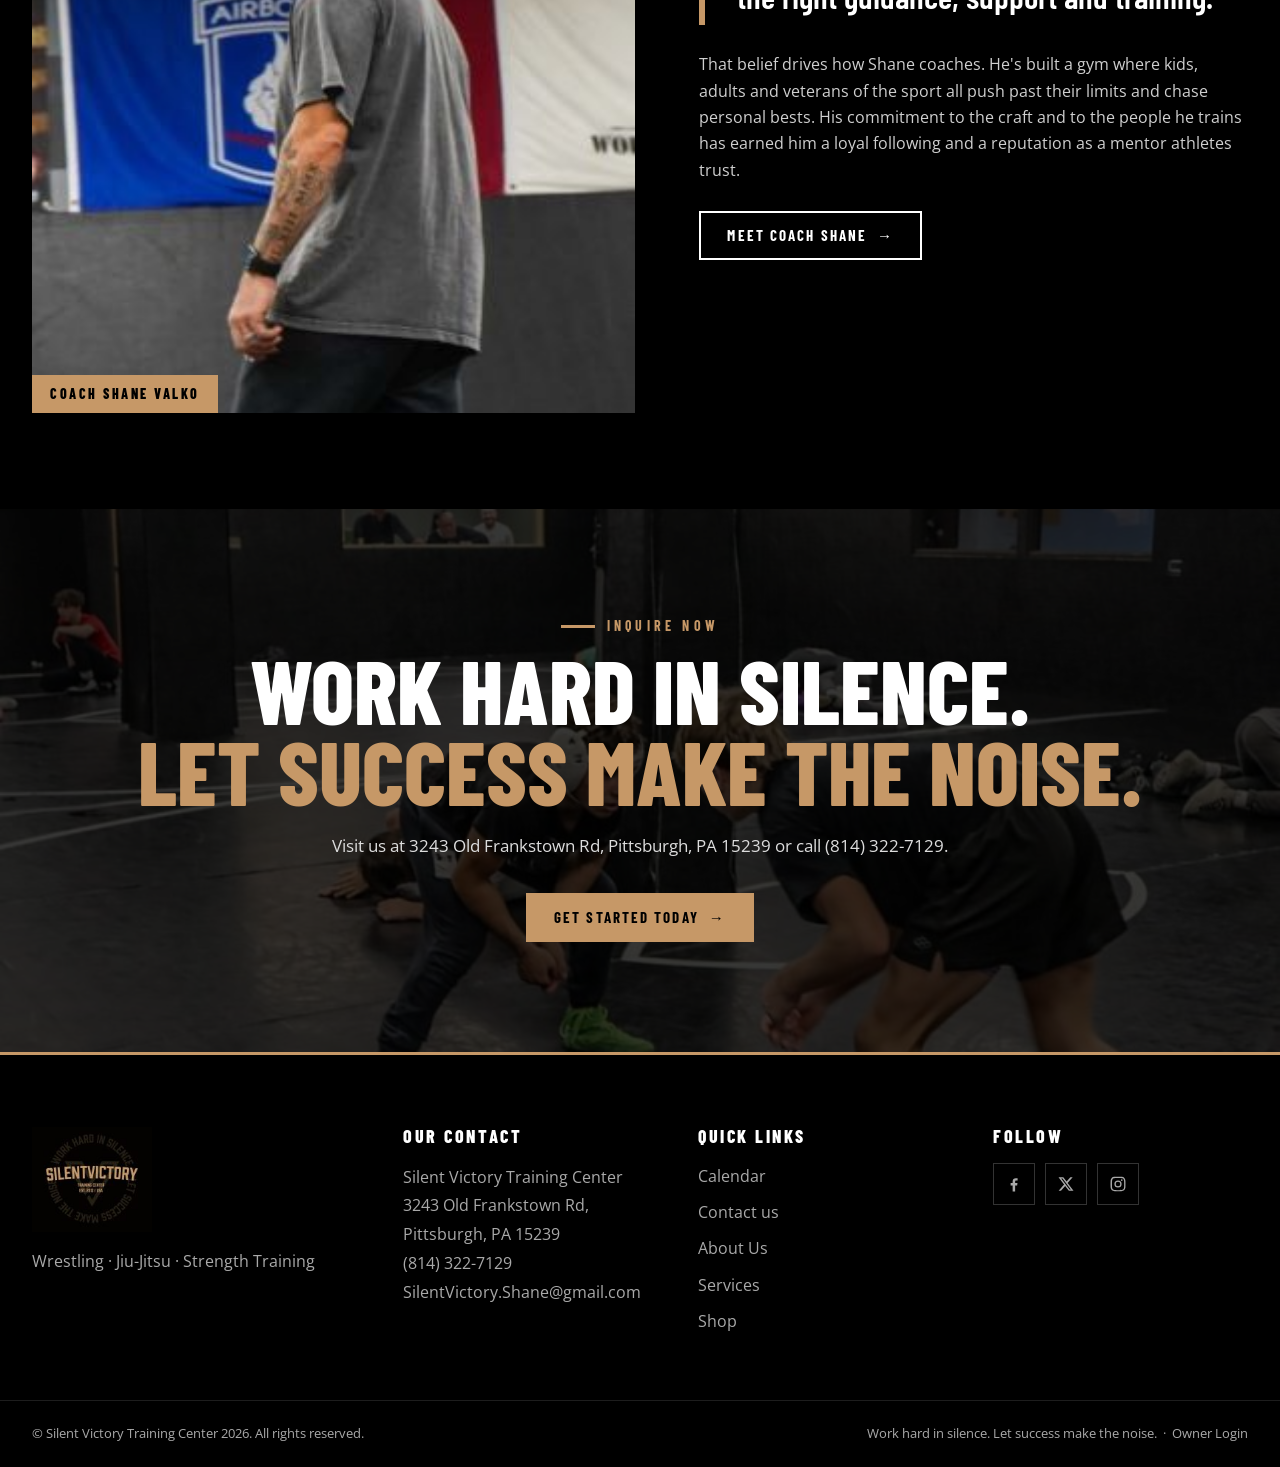
==== commit c45db5d8: "Replace Free First Class wording with Inquire Now Buttons, headings and the home page offer section " ====
--- a/index.html
+++ b/index.html
@@ -4,23 +4,24 @@
 <meta charset="utf-8">
 <meta name="viewport" content="width=device-width, initial-scale=1">
 <title>Silent Victory Training Center | Home</title>
-<meta name="description" content="Silent Victory Training Center: wrestling, Jiu-Jitsu and strength training led by Shane Valko. Your first class is free.">
+<meta name="description" content="Silent Victory Training Center: wrestling, Jiu-Jitsu and strength training led by Shane Valko. Inquire now.">
 <link rel="icon" href="img/uploads/logo.png">
 <link rel="preconnect" href="https://fonts.googleapis.com"><link rel="preconnect" href="https://fonts.gstatic.com" crossorigin>
 <link href="https://fonts.googleapis.com/css2?family=Barlow+Condensed:wght@500;600;700;800;900&family=Open+Sans:wght@400;600;700&display=swap" rel="stylesheet">
 <link rel="stylesheet" href="css/style.css">
 <script>document.documentElement.classList.add("ph-wait");setTimeout(function(){document.documentElement.classList.remove("ph-wait")},1500)</script>
 <script src="js/photos.js" defer></script>
+<script src="js/admin.js" defer></script>
 </head>
 <body>
 <div class="utility"><div class="wrap">
   <div class="u-left"><a href="tel:+18143227129">(814) 322-7129</a><a href="mailto:SilentVictory.Shane@gmail.com">SilentVictory.Shane@gmail.com</a><span>3243 Old Frankstown Rd, Pittsburgh, PA 15239</span></div>
-  <div class="u-right"><a href="https://www.instagram.com/p/DEXXyOXsv8e/" target="_blank" rel="noopener">Calendar</a><a href="https://www.facebook.com/SilentVictoryTrainingCenter/" target="_blank" rel="noopener" aria-label="Facebook"><svg viewBox="0 0 24 24"><path d="M13.5 22v-8h2.7l.4-3.2h-3.1V8.8c0-.9.3-1.5 1.6-1.5h1.7V4.4c-.3 0-1.3-.1-2.5-.1-2.4 0-4.1 1.5-4.1 4.2v2.3H7.5V14h2.7v8h3.3z"/></svg></a><a href="https://www.x.com/silent_victory/" target="_blank" rel="noopener" aria-label="X"><svg viewBox="0 0 24 24"><path d="M17.8 3h3.1l-6.8 7.7L22 21h-6.2l-4.9-6.4L5.3 21H2.2l7.2-8.3L2 3h6.4l4.4 5.8L17.8 3zm-1.1 16.2h1.7L7.4 4.7H5.6l11.1 14.5z"/></svg></a><a href="https://www.instagram.com/silentvictorytc/" target="_blank" rel="noopener" aria-label="Instagram"><svg viewBox="0 0 24 24"><path d="M12 7.2A4.8 4.8 0 1 0 12 16.8 4.8 4.8 0 0 0 12 7.2zm0 7.9a3.1 3.1 0 1 1 0-6.2 3.1 3.1 0 0 1 0 6.2zM17 5.8a1.1 1.1 0 1 0 0 2.2 1.1 1.1 0 0 0 0-2.2zM21.9 7.9c-.1-1.5-.4-2.9-1.5-4-1.1-1.1-2.5-1.4-4-1.5C14.8 2.3 9.2 2.3 7.6 2.4c-1.5.1-2.9.4-4 1.5-1.1 1.1-1.4 2.5-1.5 4-.1 1.6-.1 6.6 0 8.2.1 1.5.4 2.9 1.5 4 1.1 1.1 2.5 1.4 4 1.5 1.6.1 7.2.1 8.8 0 1.5-.1 2.9-.4 4-1.5 1.1-1.1 1.4-2.5 1.5-4 .1-1.6.1-6.6 0-8.2zM19.8 18c-.3.8-1 1.5-1.8 1.8-1.3.5-4.3.4-5.9.4s-4.6.1-5.9-.4c-.8-.3-1.5-1-1.8-1.8-.5-1.3-.4-4.3-.4-5.9s-.1-4.6.4-5.9c.3-.8 1-1.5 1.8-1.8 1.3-.5 4.3-.4 5.9-.4s4.6-.1 5.9.4c.8.3 1.5 1 1.8 1.8.5 1.3.4 4.3.4 5.9s.1 4.6-.4 5.9z"/></svg></a></div>
+  <div class="u-right"><a data-link="calendar" href="https://www.instagram.com/p/DEXXyOXsv8e/" target="_blank" rel="noopener">Calendar</a><a href="https://www.facebook.com/SilentVictoryTrainingCenter/" target="_blank" rel="noopener" aria-label="Facebook"><svg viewBox="0 0 24 24"><path d="M13.5 22v-8h2.7l.4-3.2h-3.1V8.8c0-.9.3-1.5 1.6-1.5h1.7V4.4c-.3 0-1.3-.1-2.5-.1-2.4 0-4.1 1.5-4.1 4.2v2.3H7.5V14h2.7v8h3.3z"/></svg></a><a href="https://www.x.com/silent_victory/" target="_blank" rel="noopener" aria-label="X"><svg viewBox="0 0 24 24"><path d="M17.8 3h3.1l-6.8 7.7L22 21h-6.2l-4.9-6.4L5.3 21H2.2l7.2-8.3L2 3h6.4l4.4 5.8L17.8 3zm-1.1 16.2h1.7L7.4 4.7H5.6l11.1 14.5z"/></svg></a><a href="https://www.instagram.com/silentvictorytc/" target="_blank" rel="noopener" aria-label="Instagram"><svg viewBox="0 0 24 24"><path d="M12 7.2A4.8 4.8 0 1 0 12 16.8 4.8 4.8 0 0 0 12 7.2zm0 7.9a3.1 3.1 0 1 1 0-6.2 3.1 3.1 0 0 1 0 6.2zM17 5.8a1.1 1.1 0 1 0 0 2.2 1.1 1.1 0 0 0 0-2.2zM21.9 7.9c-.1-1.5-.4-2.9-1.5-4-1.1-1.1-2.5-1.4-4-1.5C14.8 2.3 9.2 2.3 7.6 2.4c-1.5.1-2.9.4-4 1.5-1.1 1.1-1.4 2.5-1.5 4-.1 1.6-.1 6.6 0 8.2.1 1.5.4 2.9 1.5 4 1.1 1.1 2.5 1.4 4 1.5 1.6.1 7.2.1 8.8 0 1.5-.1 2.9-.4 4-1.5 1.1-1.1 1.4-2.5 1.5-4 .1-1.6.1-6.6 0-8.2zM19.8 18c-.3.8-1 1.5-1.8 1.8-1.3.5-4.3.4-5.9.4s-4.6.1-5.9-.4c-.8-.3-1.5-1-1.8-1.8-.5-1.3-.4-4.3-.4-5.9s-.1-4.6.4-5.9c.3-.8 1-1.5 1.8-1.8 1.3-.5 4.3-.4 5.9-.4s4.6-.1 5.9.4c.8.3 1.5 1 1.8 1.8.5 1.3.4 4.3.4 5.9s.1 4.6-.4 5.9z"/></svg></a></div>
 </div></div>
 <header class="nav"><div class="wrap">
   <a class="brand" href="index.html"><img data-photo="site.logo" src="img/uploads/logo.png" alt="Silent Victory Training Center logo"><span>Silent Victory<small>Training Center</small></span></a>
   <ul class="menu" id="menu"><li><a href="index.html" class=active>Home</a></li><li><a href="about.html">About Us</a></li><li><a href="services.html">Services</a></li><li><a href="contact.html">Contact</a></li><li><a href="shop.html">Shop</a></li></ul>
-  <a class="btn sm nav-cta" href="contact.html">Free First Class</a>
+  <a class="btn sm nav-cta" href="contact.html">Inquire Now</a>
   <button class="burger" aria-label="Menu" onclick="document.getElementById('menu').classList.toggle('open')"><span></span></button>
 </div></header>
 <main>
@@ -30,7 +31,7 @@
     <div class="eyebrow">Est. 2013 · Pittsburgh, PA</div>
     <h1>Welcome to <em>Silent Victory</em> Training Center</h1>
     <p class="lede">Wrestling, Jiu-Jitsu and strength training for athletes of every level, led by NCAA champion Shane Valko.</p>
-    <div class="ctas"><a class="btn" href="contact.html">Free First Class <span class="arr">&rarr;</span></a><a class="btn ghost" href="services.html">Explore Programs</a></div>
+    <div class="ctas"><a class="btn" href="contact.html">Inquire Now <span class="arr">&rarr;</span></a><a class="btn ghost" href="services.html">Explore Programs</a></div>
   </div>
 </section>
 
@@ -55,7 +56,7 @@
 <section class="block dark"><div class="wrap">
   <div class="sec-head"><h2>What's Happening</h2><a class="more" href="https://www.instagram.com/silentvictorytc/" target="_blank" rel="noopener">Follow on Instagram &rarr;</a></div>
   <div class="promo-rail">
-    <a class="promo" href="https://www.instagram.com/p/DEXXyOXsv8e/" target="_blank" rel="noopener"><img data-photo="home.schedule" src="img/uploads/Slide1.jpg" alt="This month's schedule"><div class="meta"><b>This Month's Schedule</b><span>Calendar &rarr;</span></div></a>
+    <a data-link="calendar" class="promo" href="https://www.instagram.com/p/DEXXyOXsv8e/" target="_blank" rel="noopener"><img data-photo="home.schedule" src="img/uploads/Slide1.jpg" alt="This month's schedule"><div class="meta"><b>This Month's Schedule</b><span>Calendar &rarr;</span></div></a>
     <a class="promo" href="https://www.instagram.com/silentvictorytc/" target="_blank" rel="noopener"><img data-photo="home.partners" src="img/uploads/Slide2.jpg" alt="HighGround and Mat Factory"><div class="meta"><b>HighGround &amp; Mat Factory</b><span>Partners &rarr;</span></div></a>
     <a class="promo" href="https://www.facebook.com/SilentVictoryTrainingCenter/" target="_blank" rel="noopener"><img data-photo="home.socials" src="img/uploads/social.jpg" alt="Follow Silent Victory on social media"><div class="meta"><b>Follow Our Socials</b><span>News &rarr;</span></div></a>
   </div>
@@ -89,11 +90,11 @@
     <div style="display:flex;gap:12px;flex-wrap:wrap;margin-top:24px"><a class="btn dark" href="tel:+18143227129">Call (814) 322-7129</a><a class="btn" href="contact.html">Contact Us</a></div>
   </div>
   <div class="prose" style="background:#000;color:#fff;padding:44px;border-top:6px solid var(--gold)">
-    <div class="eyebrow">On Us</div>
-    <h3 class="title" style="margin-top:14px;font-size:56px;color:#fff">Free First Class</h3>
-    <p style="color:#cfcfcf">You don't have to commit before you've seen what we're about. Your first session is free: train with us, meet the coaches and get a sense of the community. Try wrestling, Jiu-Jitsu or strength training and see how the program fits your goals. No obligation.</p>
-    <p style="color:#cfcfcf">Show up, give it a shot, and see why so many athletes start their journey here.</p>
-    <a class="btn" href="contact.html" style="margin-top:10px">Claim Your Free Class <span class="arr">&rarr;</span></a>
+    <div class="eyebrow">Get in Touch</div>
+    <h3 class="title" style="margin-top:14px;font-size:56px;color:#fff">Inquire Now</h3>
+    <p style="color:#cfcfcf">Curious about wrestling, Jiu-Jitsu or strength training? Reach out and we'll answer your questions, help you find the right program and set up your first visit to meet the coaches and see the facility.</p>
+    <p style="color:#cfcfcf">Send us a message or give us a call, and we'll get back to you soon.</p>
+    <a class="btn" href="contact.html" style="margin-top:10px">Inquire Now <span class="arr">&rarr;</span></a>
   </div>
 </div></section>
 
@@ -109,7 +110,7 @@
 </div></section>
 
 <section data-photo-bg="home.bottom" class="cta-band" style="background-image:url('img/uploads/wrestling.jpg')"><div class="wrap">
-  <div class="eyebrow" style="justify-content:center">Your First Class Is Free</div>
+  <div class="eyebrow" style="justify-content:center">Inquire Now</div>
   <h2 style="margin-top:16px">Work Hard in Silence.<br><em>Let Success Make the Noise.</em></h2>
   <p>Visit us at 3243 Old Frankstown Rd, Pittsburgh, PA 15239 or call (814) 322-7129.</p>
   <a class="btn" href="contact.html">Get Started Today <span class="arr">&rarr;</span></a>
@@ -128,7 +129,7 @@
     </div>
     <div>
       <h5>Quick Links</h5>
-      <ul><li><a href="https://www.instagram.com/p/DEXXyOXsv8e/" target="_blank" rel="noopener">Calendar</a></li><li><a href="contact.html">Contact us</a></li>
+      <ul><li><a data-link="calendar" href="https://www.instagram.com/p/DEXXyOXsv8e/" target="_blank" rel="noopener">Calendar</a></li><li><a href="contact.html">Contact us</a></li>
       <li><a href="about.html">About Us</a></li><li><a href="services.html">Services</a></li><li><a href="shop.html">Shop</a></li></ul>
     </div>
     <div>
--- a/css/style.css
+++ b/css/style.css
@@ -305,3 +305,46 @@
 .admin-box ol{color:#cfcfcf;margin:6px 0 26px 20px}
 .admin-box li{margin-bottom:10px}
 .admin-box b{color:#fff}
+.admin-small{font-size:14px;margin-top:18px}
+.admin-box a{color:var(--gold)}
+.admin-box a:hover{text-decoration:underline}
+
+/* ---------- Owner admin mode (js/admin.js) ---------- */
+.admin-bar{background:var(--gold);color:#000;font-size:14px;position:relative;z-index:70}
+.admin-bar .wrap{display:flex;align-items:center;gap:18px;min-height:46px;flex-wrap:wrap;padding-top:6px;padding-bottom:6px}
+.admin-bar b{font:800 18px/1 var(--display);letter-spacing:.14em;text-transform:uppercase}
+.admin-bar span{flex:1;min-width:200px}
+.admin-bar button{font:700 13px/1 var(--display);letter-spacing:.14em;text-transform:uppercase;background:#000;color:#fff;border:0;padding:10px 16px;cursor:pointer}
+.admin-bar button:hover{background:#222}
+.change-img{position:absolute;top:12px;left:12px;z-index:20;display:inline-flex;align-items:center;gap:8px;background:rgba(0,0,0,.82);color:#fff;border:2px solid var(--gold);font:700 13px/1 var(--display);letter-spacing:.12em;text-transform:uppercase;padding:9px 12px;cursor:pointer;box-shadow:0 2px 10px rgba(0,0,0,.4);transition:background .15s,color .15s}
+.change-img:hover{background:var(--gold);color:#000}
+.change-img svg{width:16px;height:16px}
+.change-img.on-bg{top:auto;bottom:18px;left:auto;right:18px;padding:12px 16px;font-size:14px}
+.change-img.tiny{top:2px;left:2px;padding:5px 7px;font-size:10px;gap:4px}
+.change-img.tiny svg{width:12px;height:12px}
+.change-img.saving{background:var(--gold);color:#000;cursor:wait;animation:svtcPulse 1s infinite alternate}
+@keyframes svtcPulse{from{opacity:1}to{opacity:.55}}
+.svtc-admin .card .cat{top:auto;bottom:14px}
+.svtc-toast{position:fixed;left:50%;bottom:24px;transform:translate(-50%,140%);background:#111;color:#fff;border-left:5px solid var(--gold);padding:16px 22px;font-weight:600;font-size:15px;z-index:100;max-width:min(560px,92vw);box-shadow:0 8px 30px rgba(0,0,0,.4);transition:transform .25s}
+.svtc-toast.show{transform:translate(-50%,0)}
+.svtc-toast.ok{border-left-color:#5cb85c}
+.svtc-toast.err{border-left-color:#d9534f}
+.change-img span,.brand .change-img span,.footer .change-img span{font:inherit;color:inherit;letter-spacing:inherit;text-transform:inherit;display:inline;margin:0}
+
+/* Editable links in admin mode */
+.admin-bar .admin-cal{background:transparent;color:#000;border:2px solid #000;padding:8px 14px}
+.admin-bar .admin-cal:hover{background:#000;color:#fff}
+.edit-link{display:inline-flex;align-items:center;gap:5px;margin-left:6px;vertical-align:middle;background:var(--gold);color:#000;border:0;font:700 11px/1 var(--display);letter-spacing:.1em;text-transform:uppercase;padding:5px 8px;cursor:pointer}
+.edit-link:hover{background:#fff}
+.edit-link svg{width:13px;height:13px}
+.edit-link span{font:inherit;color:inherit;letter-spacing:inherit;text-transform:inherit}
+.edit-link.on-card{position:absolute;top:12px;right:12px;margin:0;z-index:21;padding:9px 12px;font-size:13px;border:2px solid #000}
+.footer li .edit-link{margin-left:10px}
+.svtc-modal{position:fixed;inset:0;background:rgba(0,0,0,.72);z-index:200;display:grid;place-items:center;padding:20px}
+.svtc-modal[hidden]{display:none}
+.svtc-modal-box{background:#0d0d0d;color:#fff;border-top:6px solid var(--gold);width:min(560px,100%);padding:34px 32px;box-shadow:0 20px 60px rgba(0,0,0,.6)}
+.svtc-modal-box h3{font:800 36px/1 var(--display);text-transform:uppercase;margin-bottom:12px}
+.svtc-modal-box p{color:#cfcfcf;font-size:15px;margin-bottom:18px}
+.svtc-modal-box b{color:#fff}
+.svtc-modal-err{color:#f0a0a0!important;background:#2a1d1d;border-left:4px solid #d9534f;padding:10px 14px}
+.svtc-modal-actions{display:flex;gap:10px;flex-wrap:wrap;margin-top:6px}
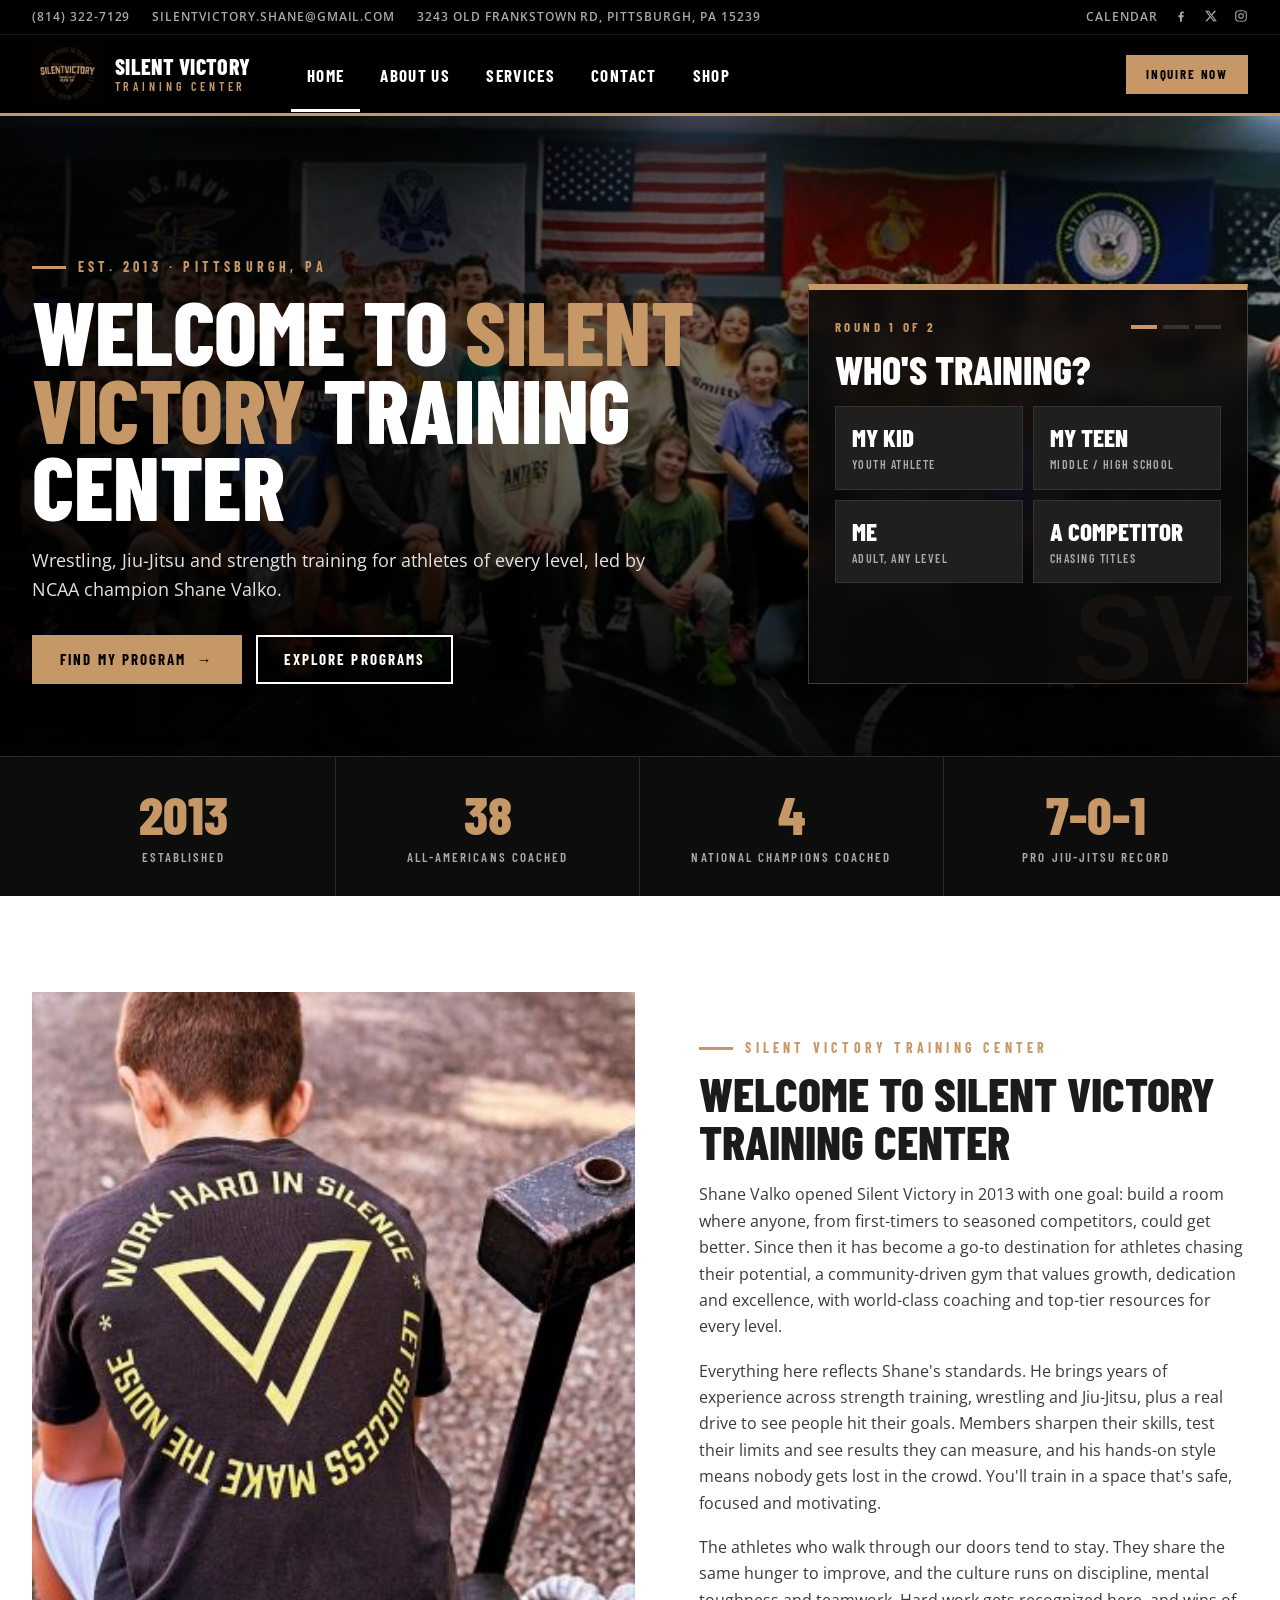
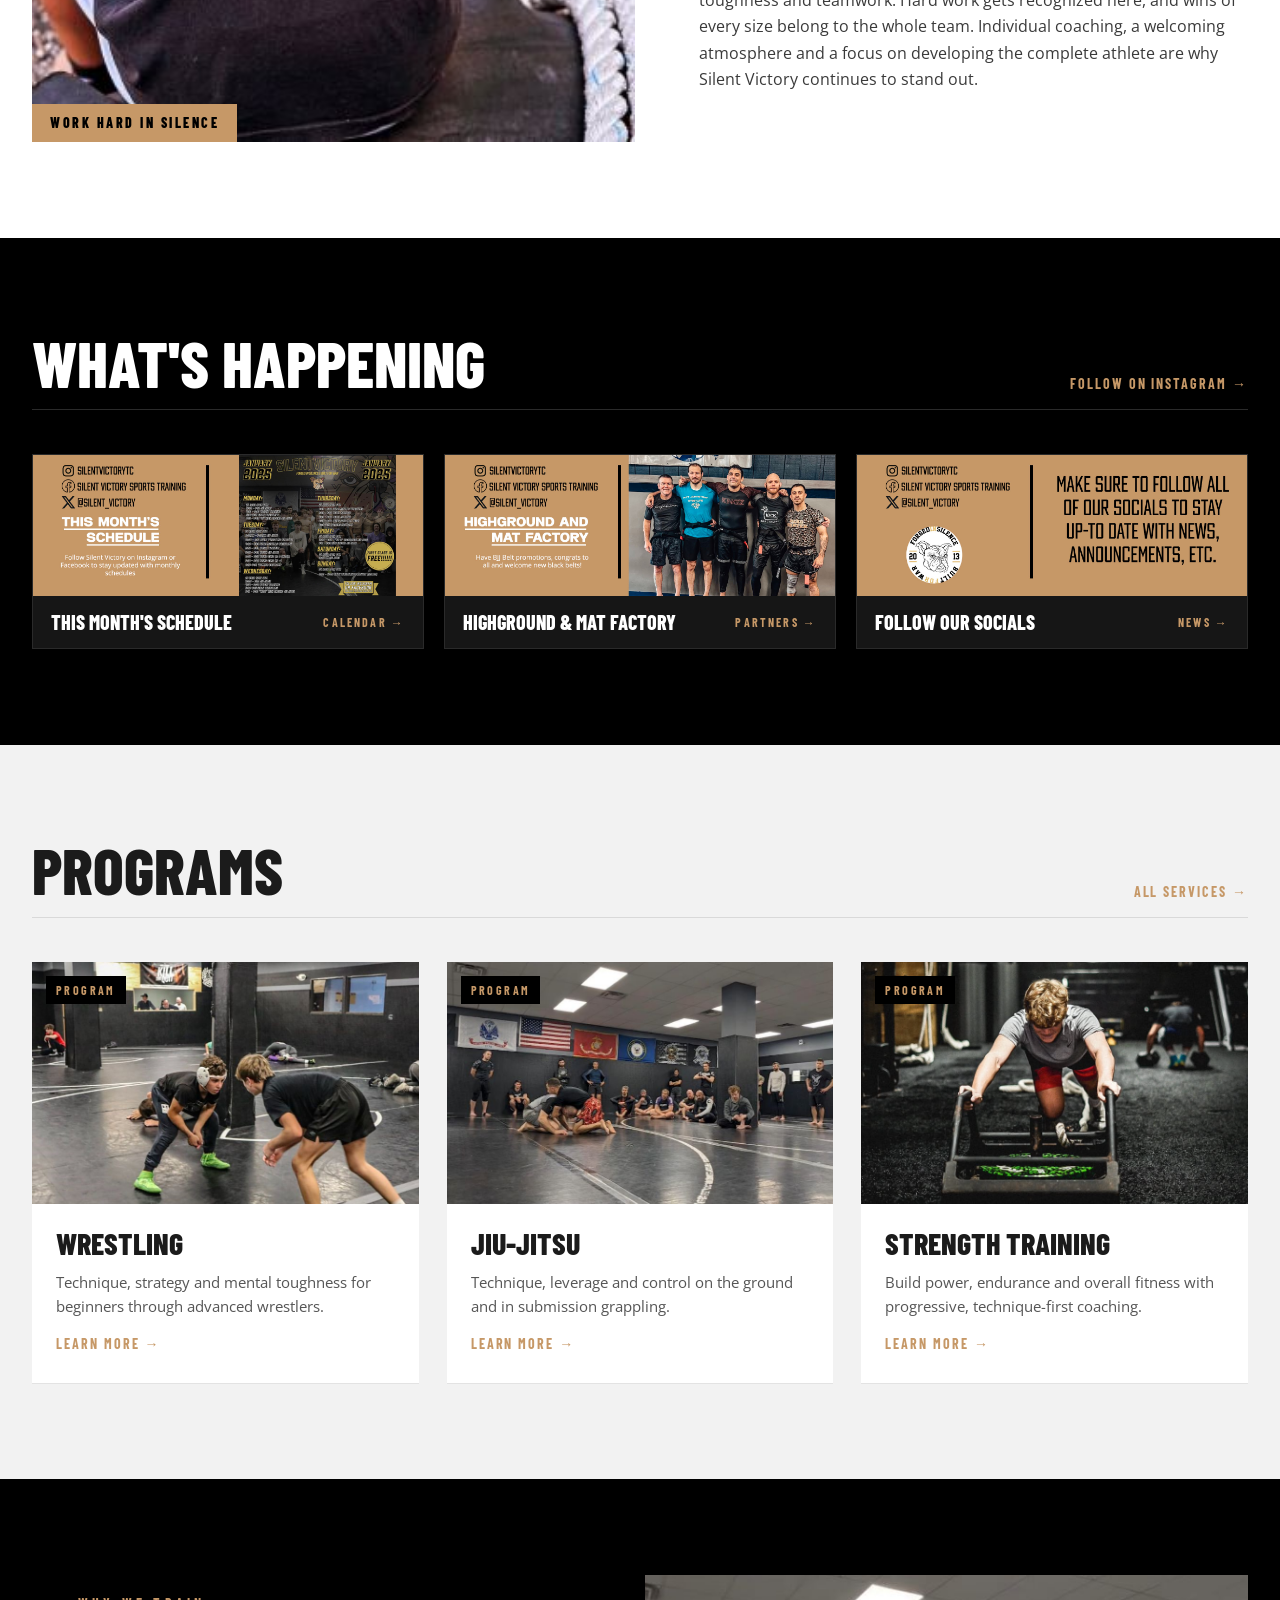
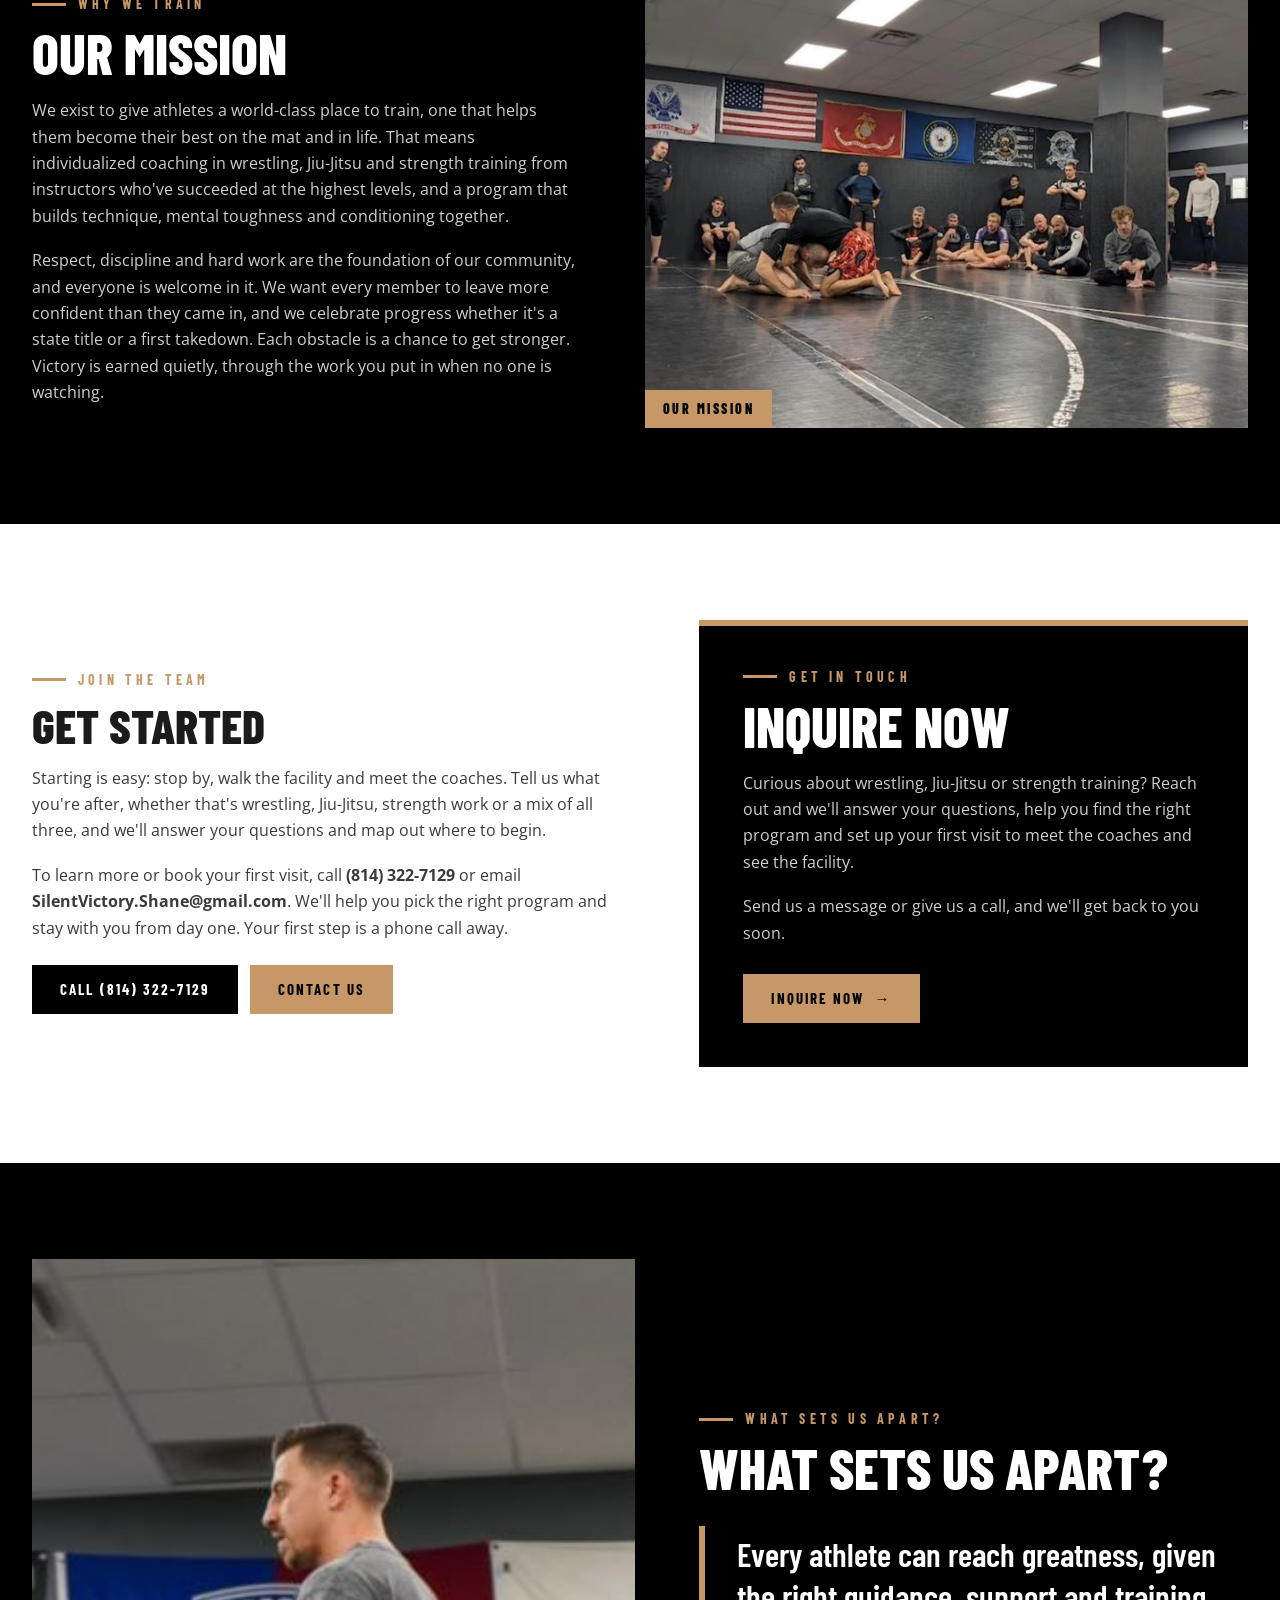
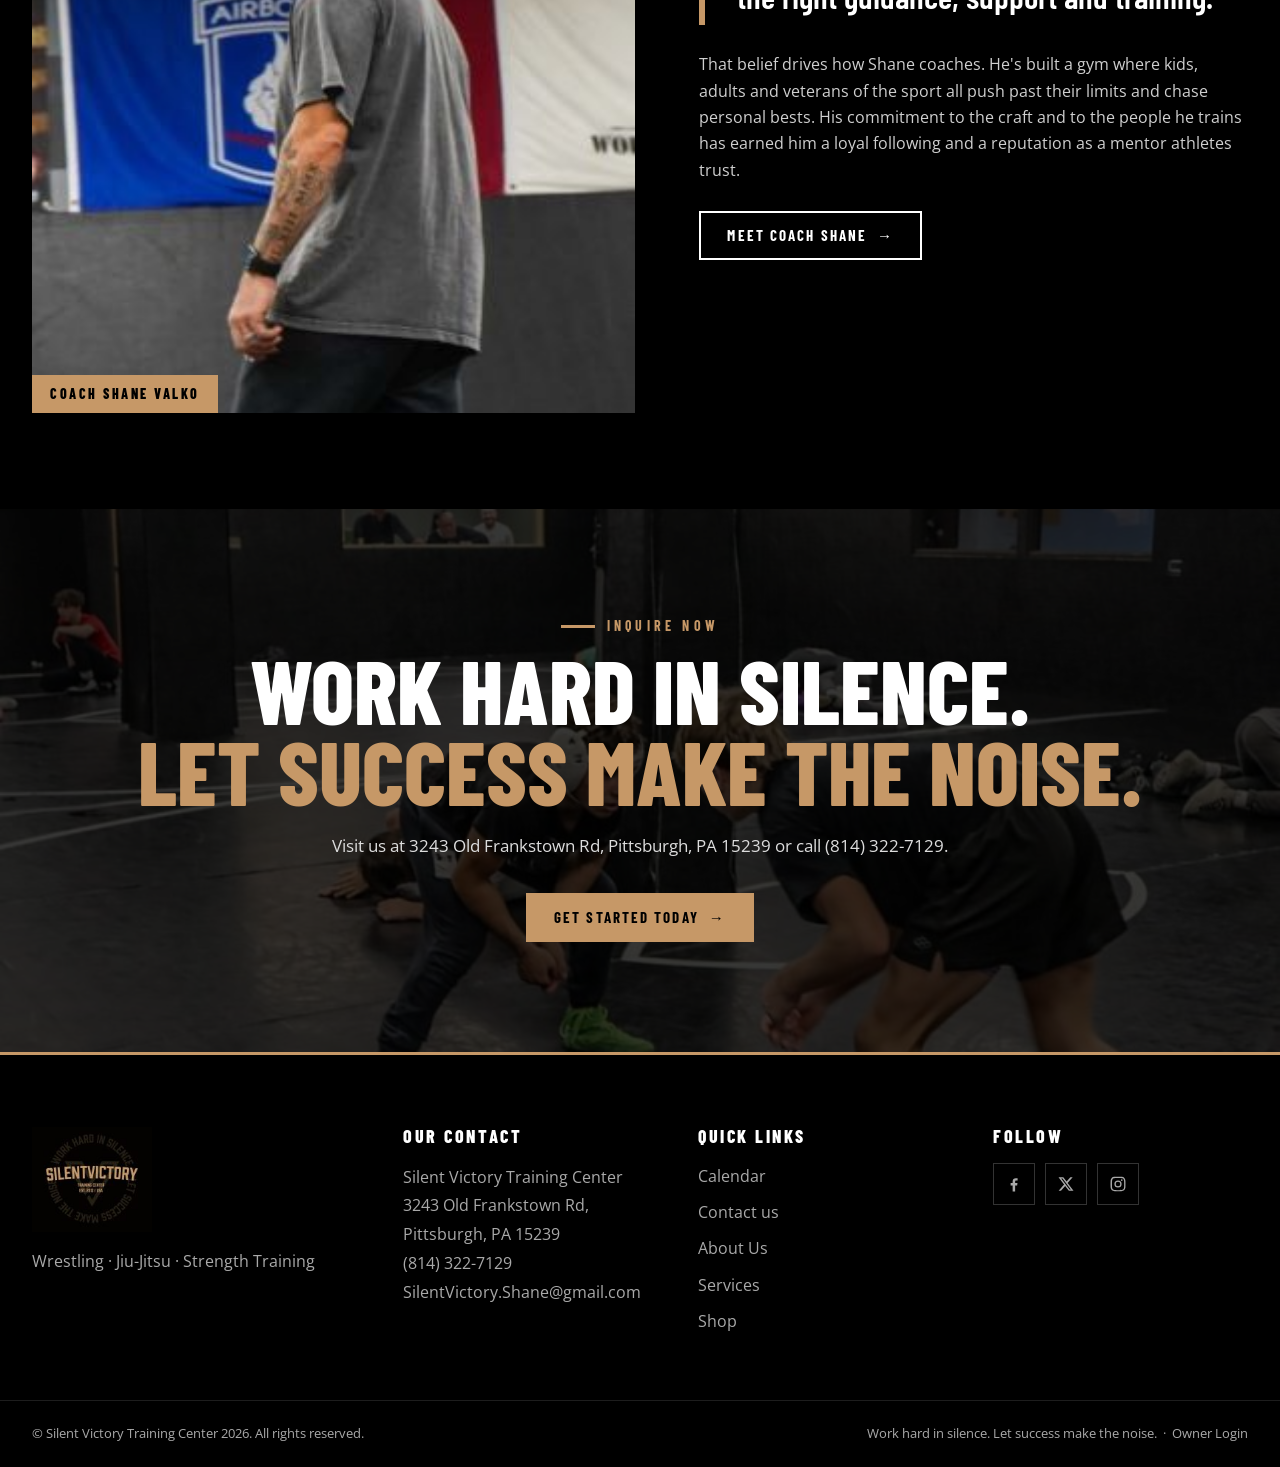
==== commit 9f0506c0: "Add "Fight Card" program matchmaker to hero + sticky mobile action bar - Homepage hero now has a 2-t" ====
--- a/index.html
+++ b/index.html
@@ -12,6 +12,7 @@
 <script>document.documentElement.classList.add("ph-wait");setTimeout(function(){document.documentElement.classList.remove("ph-wait")},1500)</script>
 <script src="js/photos.js" defer></script>
 <script src="js/admin.js" defer></script>
+<script src="js/matchmaker.js" defer></script>
 </head>
 <body>
 <div class="utility"><div class="wrap">
@@ -27,11 +28,16 @@
 <main>
 
 <section data-photo-bg="home.hero" class="hero" style="background-image:url('img/uploads/facility.jpg')">
-  <div class="wrap">
-    <div class="eyebrow">Est. 2013 · Pittsburgh, PA</div>
-    <h1>Welcome to <em>Silent Victory</em> Training Center</h1>
-    <p class="lede">Wrestling, Jiu-Jitsu and strength training for athletes of every level, led by NCAA champion Shane Valko.</p>
-    <div class="ctas"><a class="btn" href="contact.html">Inquire Now <span class="arr">&rarr;</span></a><a class="btn ghost" href="services.html">Explore Programs</a></div>
+  <div class="wrap hero-split">
+    <div class="hero-copy">
+      <div class="eyebrow">Est. 2013 · Pittsburgh, PA</div>
+      <h1>Welcome to <em>Silent Victory</em> Training Center</h1>
+      <p class="lede">Wrestling, Jiu-Jitsu and strength training for athletes of every level, led by NCAA champion Shane Valko.</p>
+      <div class="ctas"><a class="btn" href="#matchmaker">Find My Program <span class="arr">&rarr;</span></a><a class="btn ghost" href="services.html">Explore Programs</a></div>
+    </div>
+    <aside class="matchmaker" id="matchmaker" aria-live="polite">
+      <noscript><h2 class="mm-q">Start Training</h2><p style="color:#cfcfcf">Call <a href="tel:+18143227129">(814) 322-7129</a> or <a href="contact.html">send us a message</a> to set up your first visit.</p></noscript>
+    </aside>
   </div>
 </section>
 
--- a/css/style.css
+++ b/css/style.css
@@ -348,3 +348,61 @@
 .svtc-modal-box b{color:#fff}
 .svtc-modal-err{color:#f0a0a0!important;background:#2a1d1d;border-left:4px solid #d9534f;padding:10px 14px}
 .svtc-modal-actions{display:flex;gap:10px;flex-wrap:wrap;margin-top:6px}
+
+/* ---------- Fight Card matchmaker (js/matchmaker.js) ---------- */
+.hero-split{display:grid;grid-template-columns:1fr 440px;gap:56px;align-items:end;padding-top:64px}
+.matchmaker{position:relative;scroll-margin-top:100px;background:rgba(10,10,10,.86);backdrop-filter:blur(10px);-webkit-backdrop-filter:blur(10px);border:1px solid rgba(198,152,103,.35);border-top:6px solid var(--gold);padding:26px 26px 22px;box-shadow:0 24px 60px rgba(0,0,0,.55);min-height:400px}
+.matchmaker:after{content:"SV";position:absolute;right:14px;bottom:-14px;font:900 120px/1 var(--display);color:rgba(198,152,103,.06);pointer-events:none}
+.matchmaker.mm-anim>*{animation:mmIn .32s ease both}
+@keyframes mmIn{from{opacity:0;transform:translateX(18px)}to{opacity:1;transform:none}}
+.mm-head{display:flex;justify-content:space-between;align-items:center;margin-bottom:12px;min-height:22px}
+.mm-kicker{font:700 13px/1 var(--display);letter-spacing:.26em;text-transform:uppercase;color:var(--gold)}
+.mm-back{background:none;border:0;color:var(--gray-lt);font:700 13px/1 var(--display);letter-spacing:.18em;text-transform:uppercase;cursor:pointer;padding:4px 0}
+.mm-back:hover{color:#fff}
+.mm-dots{display:flex;gap:6px}
+.mm-dots i{width:26px;height:4px;background:#333;transition:background .2s}
+.mm-dots i.on{background:var(--gold)}
+.mm-q{font:800 40px/.95 var(--display);text-transform:uppercase;color:#fff;margin-bottom:18px}
+.mm-grid{display:grid;grid-template-columns:1fr 1fr;gap:10px}
+.mm-opt{text-align:left;background:var(--panel-2);border:1px solid #333;color:#fff;padding:18px 16px 16px;cursor:pointer;transition:border-color .15s,background .15s,transform .15s;position:relative}
+.mm-opt:after{content:"\2192";position:absolute;right:14px;top:16px;color:var(--gold);opacity:0;transition:opacity .15s,transform .15s;transform:translateX(-4px);font-family:var(--body)}
+.mm-opt:hover,.mm-opt:focus-visible{border-color:var(--gold);background:#262019;transform:translateY(-2px);outline:none}
+.mm-opt:hover:after,.mm-opt:focus-visible:after{opacity:1;transform:none}
+.mm-opt b{display:block;font:800 25px/1 var(--display);text-transform:uppercase}
+.mm-opt span{display:block;font:600 12px/1.3 var(--display);letter-spacing:.12em;text-transform:uppercase;color:var(--gray-lt);margin-top:7px}
+.mm-card{background:linear-gradient(135deg,#1c1712,#0d0d0d 70%);border:1px solid rgba(198,152,103,.4);padding:18px 18px 16px;margin-bottom:16px}
+.mm-card-top{display:flex;justify-content:space-between;font:700 12px/1 var(--display);letter-spacing:.24em;text-transform:uppercase;color:var(--gold);padding-bottom:12px;border-bottom:1px solid #2e2a25;margin-bottom:12px}
+.mm-vs b{display:block;font:800 44px/.9 var(--display);text-transform:uppercase;color:#fff}
+.mm-vs em{display:block;font:600 15px/1 var(--display);font-style:normal;letter-spacing:.16em;text-transform:uppercase;color:var(--gray-lt);margin:8px 0 10px}
+.mm-card p{font-size:14px;line-height:1.55;color:#cfcfcf}
+.mm-actions{display:grid;grid-template-columns:1fr 1fr;gap:10px}
+.mm-actions .btn{justify-content:center;padding:15px 10px;font-size:14px;letter-spacing:.1em}
+.mm-foot{display:flex;justify-content:space-between;margin-top:14px;font:700 13px/1 var(--display);letter-spacing:.14em;text-transform:uppercase}
+.mm-foot a{color:var(--gold)}
+.mm-foot a:hover{text-decoration:underline}
+.mm-preview{margin-top:14px;font-size:13px;line-height:1.5;color:#9a9a9a;font-style:italic;border-left:2px solid #333;padding-left:12px}
+.mm-preview small{display:block;font:700 11px/1 var(--display);font-style:normal;letter-spacing:.2em;text-transform:uppercase;color:var(--gray);margin-bottom:6px}
+
+/* Sticky mobile action bar */
+.mbar{display:none}
+@media (max-width:1080px){
+  .hero-split{grid-template-columns:1fr;gap:36px;padding-top:56px}
+  .matchmaker{max-width:560px;min-height:0}
+}
+@media (max-width:820px){
+  .mbar{display:grid;grid-template-columns:1fr 1fr 2fr;position:fixed;left:0;right:0;bottom:0;z-index:80;background:#000;border-top:3px solid var(--gold);padding-bottom:env(safe-area-inset-bottom)}
+  .mbar a{display:flex;align-items:center;justify-content:center;gap:7px;height:58px;color:#fff;font:700 15px/1 var(--display);letter-spacing:.12em;text-transform:uppercase;border-right:1px solid #222}
+  .mbar a.go{background:var(--gold);color:#000;border:0;font-size:14px;letter-spacing:.06em;padding:0 8px}
+  .mbar svg{width:17px;height:17px;fill:var(--gold)}
+  body.has-mbar{padding-bottom:58px}
+  .sec-head{flex-wrap:wrap;align-items:flex-start}
+  body.has-mbar .totop{bottom:80px}
+  .mm-q{font-size:34px}
+  .mm-vs b{font-size:38px}
+}
+@media (max-width:420px){
+  .matchmaker{padding:22px 18px 18px}
+  .mm-opt{padding:15px 12px 13px}
+  .mm-opt b{font-size:21px}
+  .mm-actions{grid-template-columns:1fr}
+}
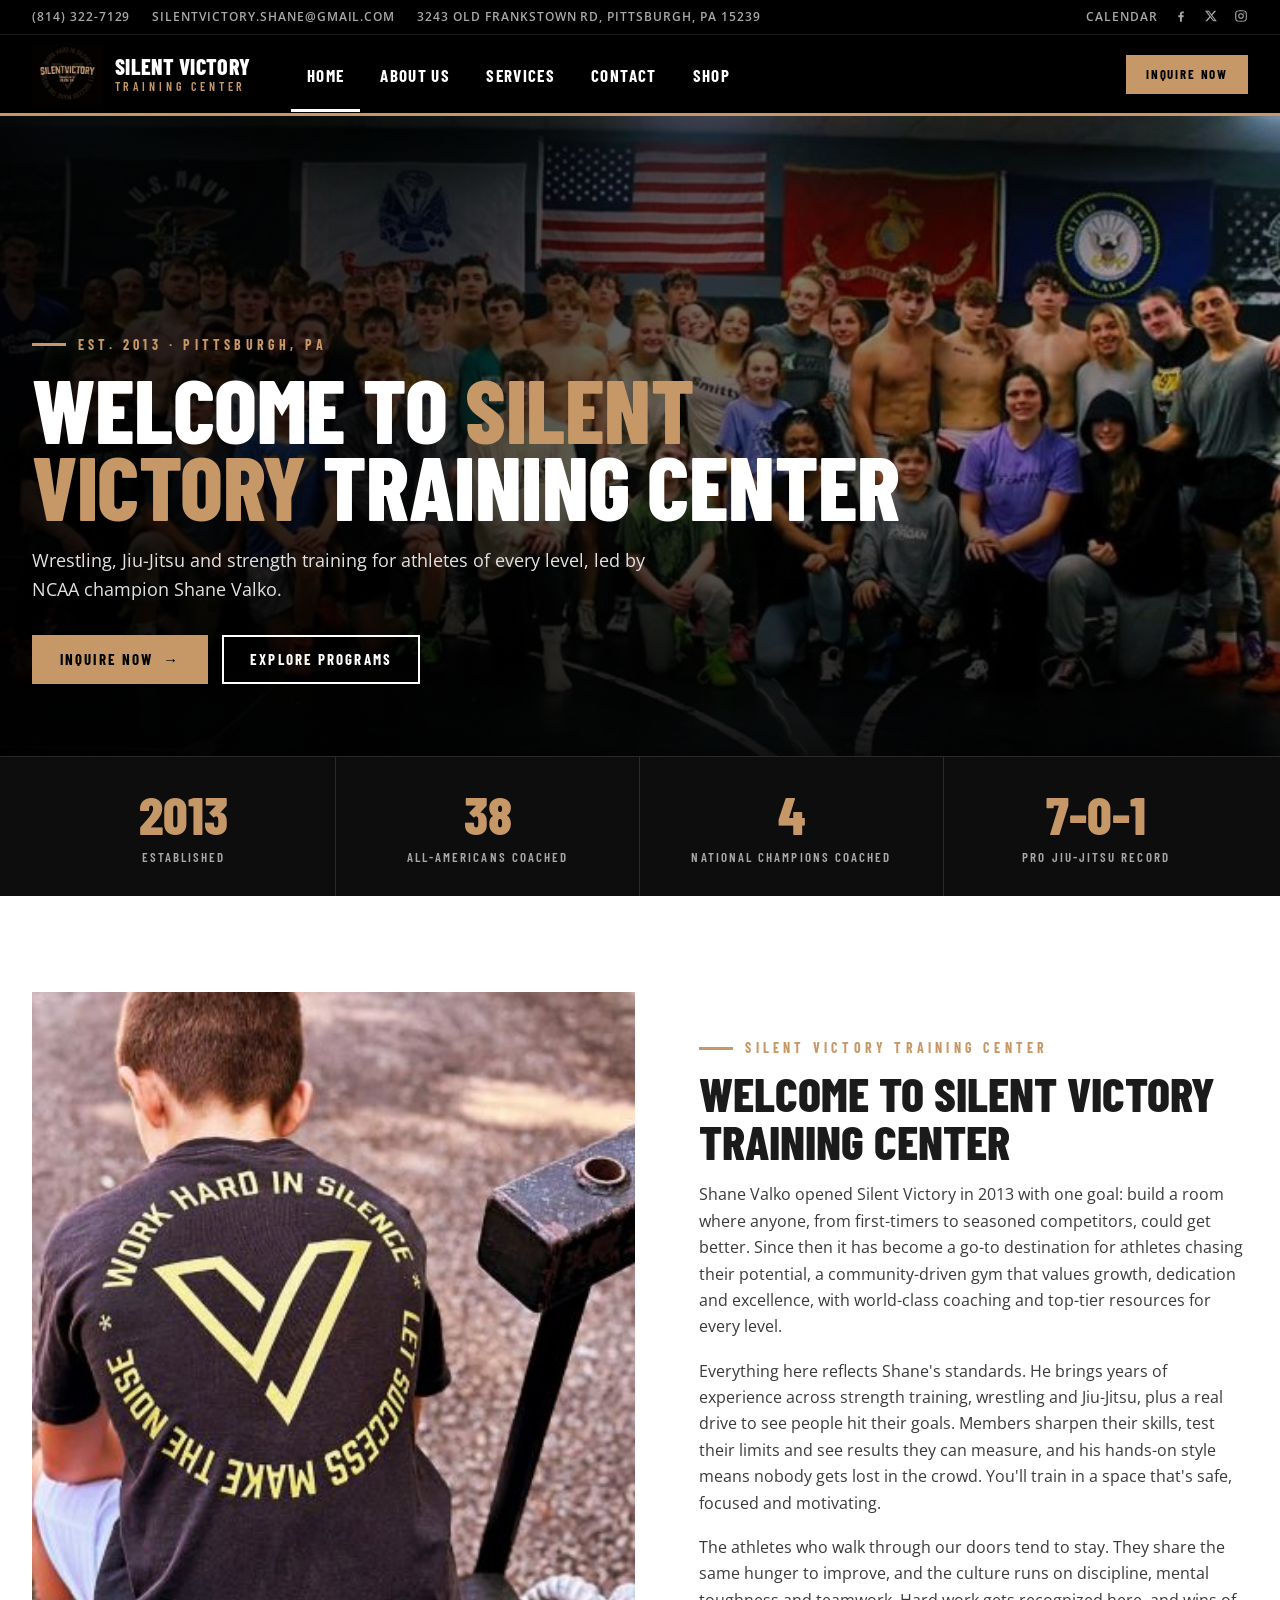
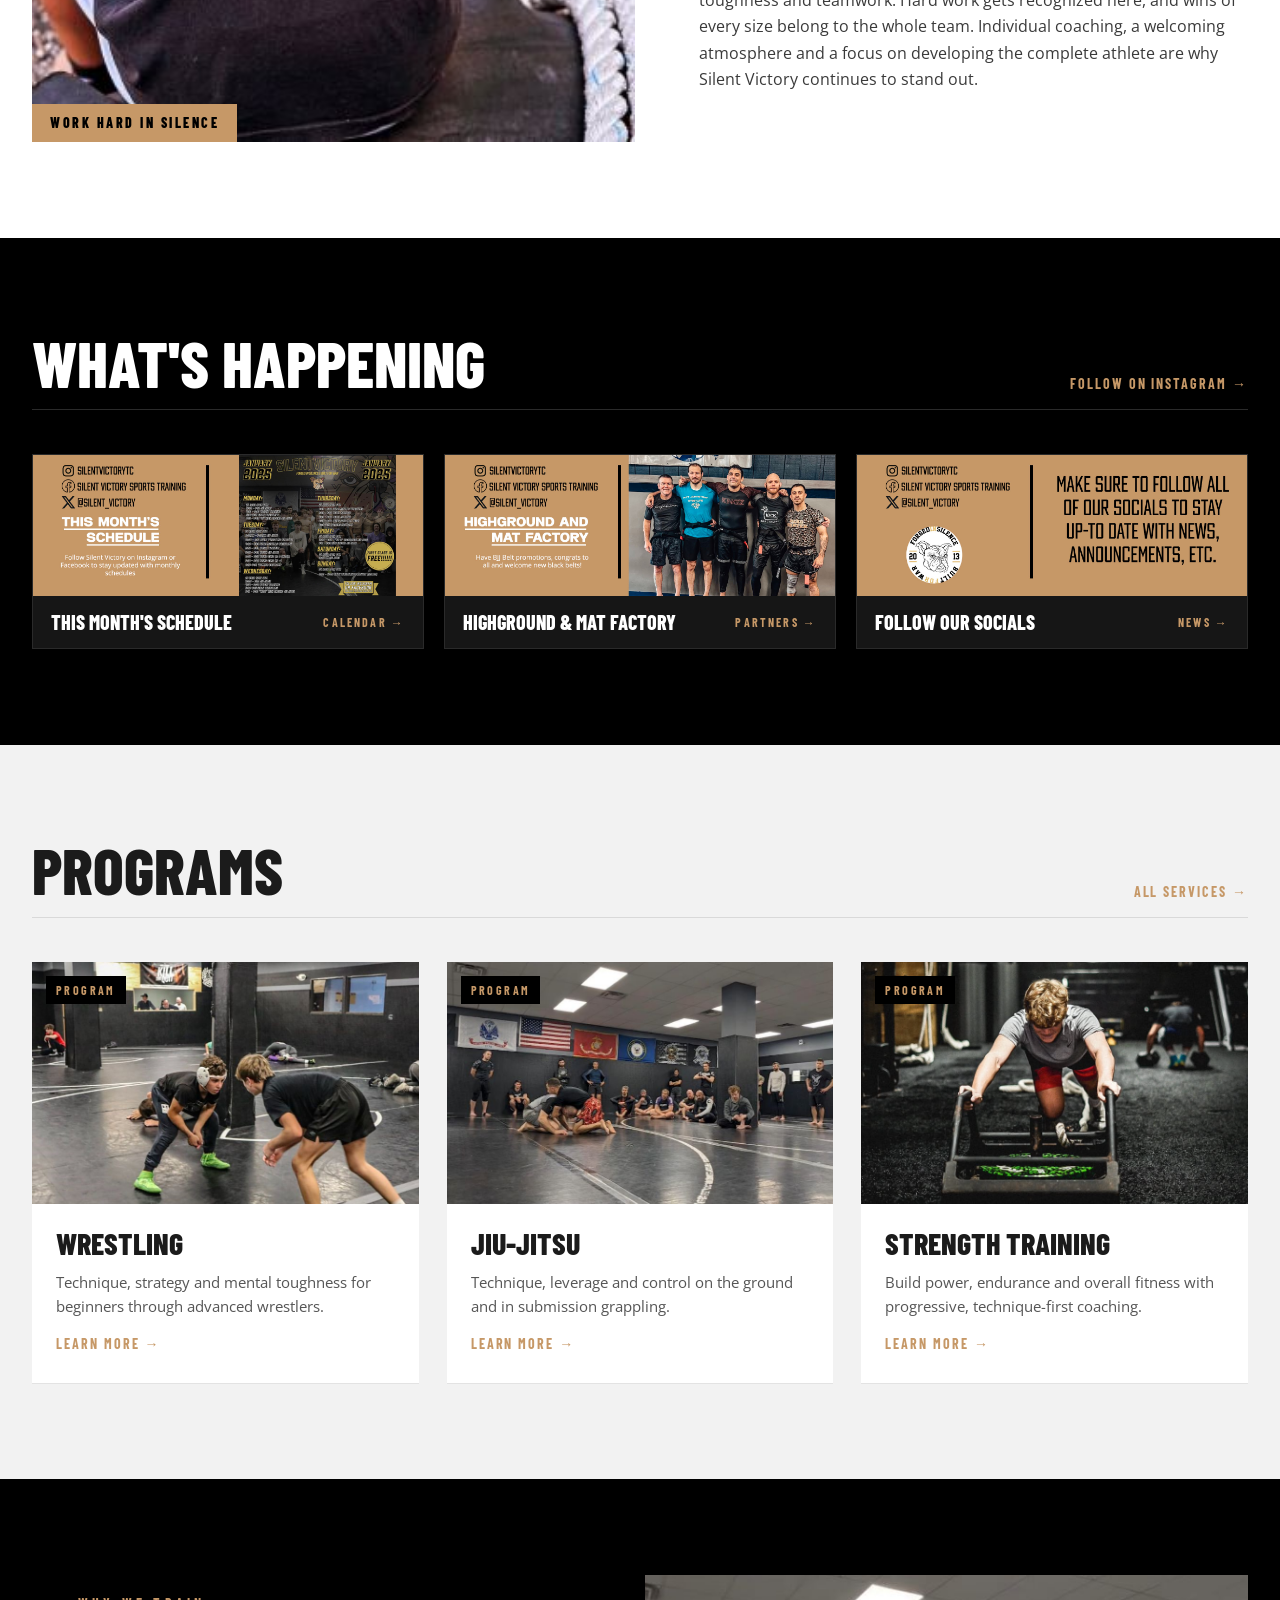
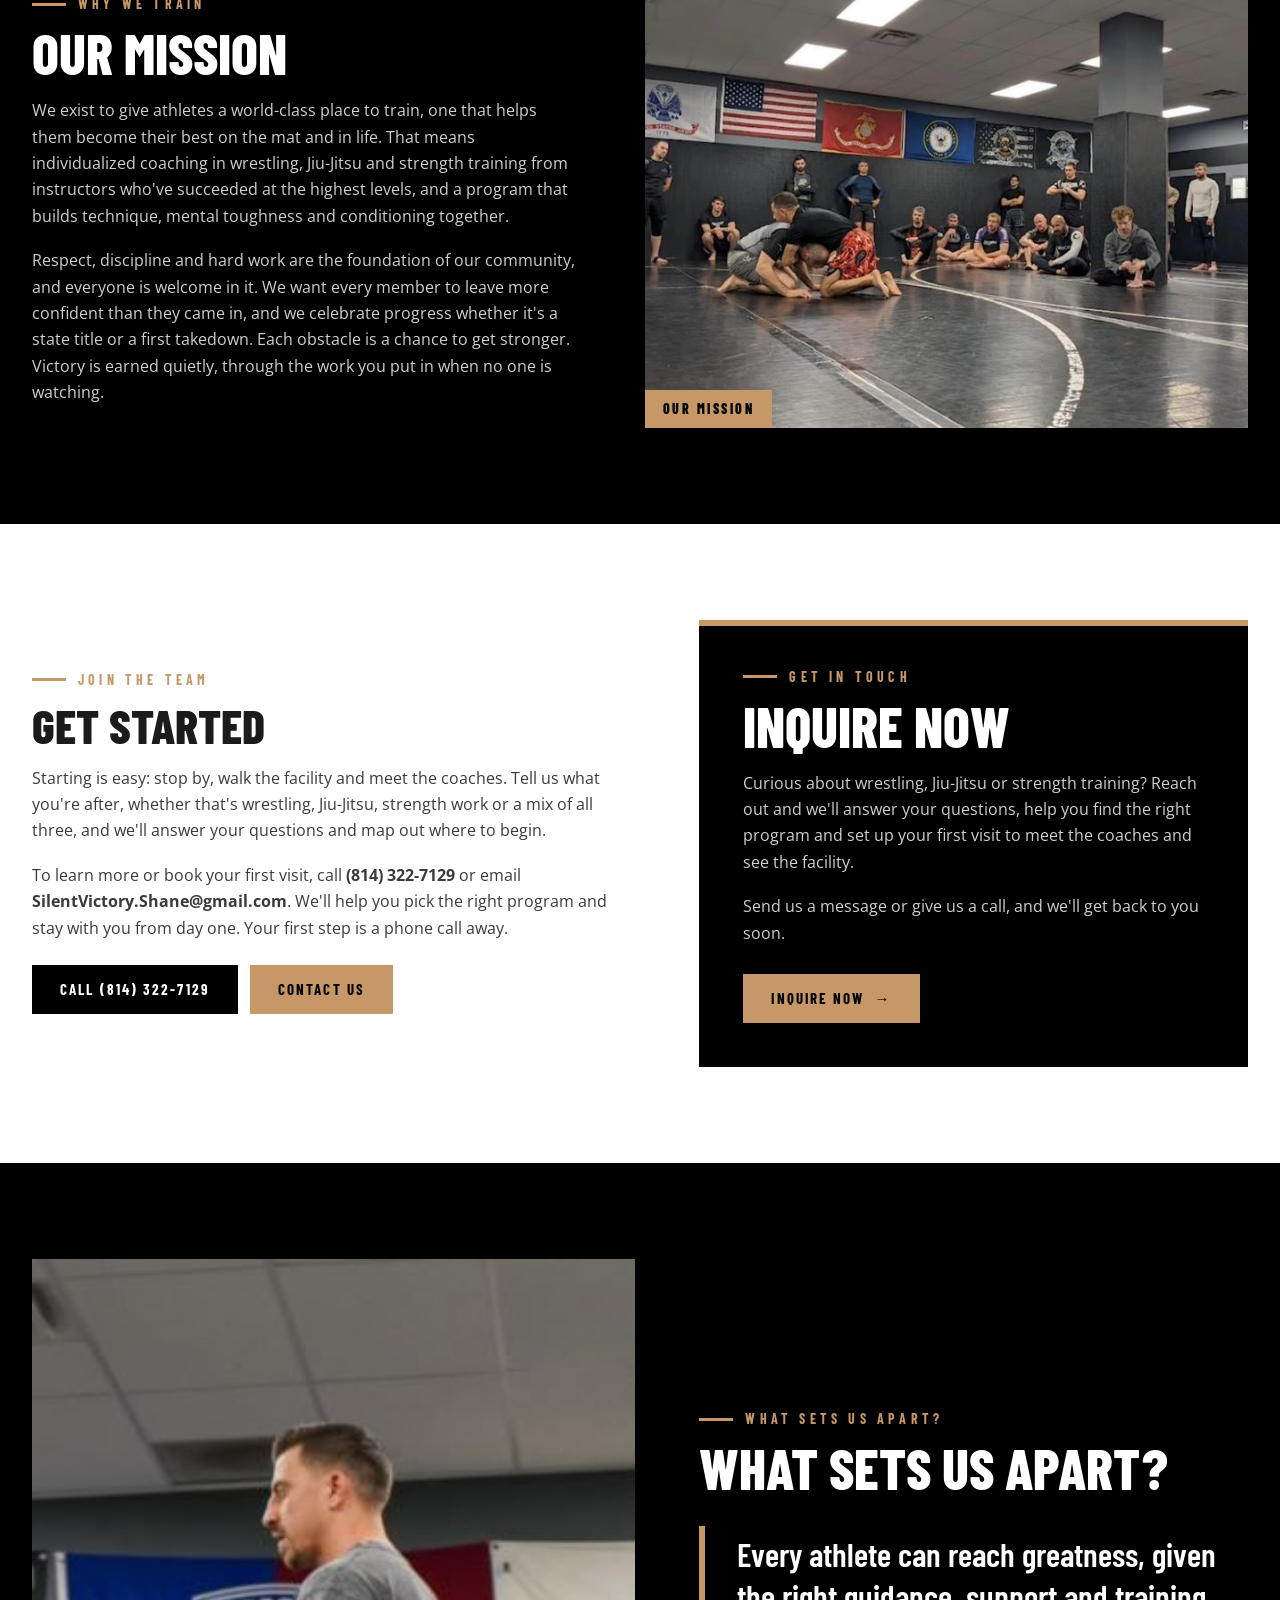
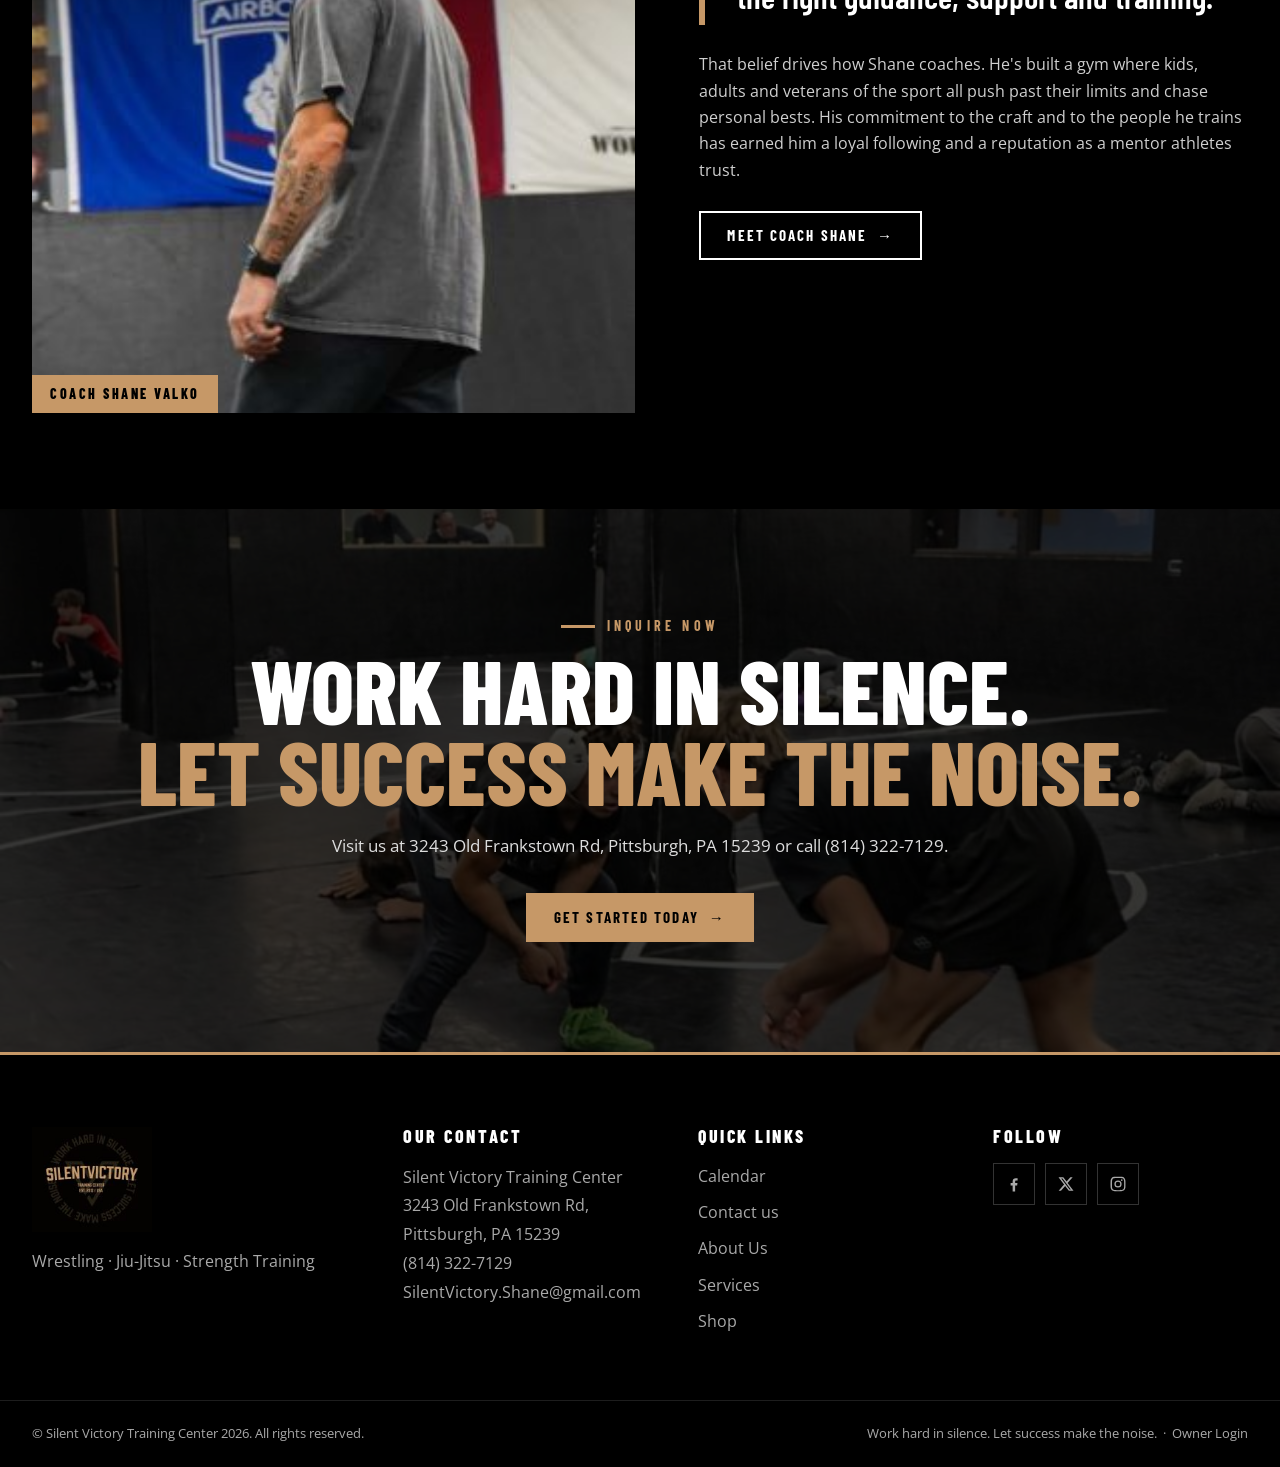
==== commit b64eeaed: "Revert matchmaker and mobile hero changes Restores the site to c45db5d ("Replace Free First Class wo" ====
--- a/index.html
+++ b/index.html
@@ -12,7 +12,6 @@
 <script>document.documentElement.classList.add("ph-wait");setTimeout(function(){document.documentElement.classList.remove("ph-wait")},1500)</script>
 <script src="js/photos.js" defer></script>
 <script src="js/admin.js" defer></script>
-<script src="js/matchmaker.js" defer></script>
 </head>
 <body>
 <div class="utility"><div class="wrap">
@@ -28,16 +27,11 @@
 <main>
 
 <section data-photo-bg="home.hero" class="hero" style="background-image:url('img/uploads/facility.jpg')">
-  <div class="wrap hero-split">
-    <div class="hero-copy">
-      <div class="eyebrow">Est. 2013 · Pittsburgh, PA</div>
-      <h1>Welcome to <em>Silent Victory</em> Training Center</h1>
-      <p class="lede">Wrestling, Jiu-Jitsu and strength training for athletes of every level, led by NCAA champion Shane Valko.</p>
-      <div class="ctas"><a class="btn" href="#matchmaker">Find My Program <span class="arr">&rarr;</span></a><a class="btn ghost" href="services.html">Explore Programs</a></div>
-    </div>
-    <aside class="matchmaker" id="matchmaker" aria-live="polite">
-      <noscript><h2 class="mm-q">Start Training</h2><p style="color:#cfcfcf">Call <a href="tel:+18143227129">(814) 322-7129</a> or <a href="contact.html">send us a message</a> to set up your first visit.</p></noscript>
-    </aside>
+  <div class="wrap">
+    <div class="eyebrow">Est. 2013 · Pittsburgh, PA</div>
+    <h1>Welcome to <em>Silent Victory</em> Training Center</h1>
+    <p class="lede">Wrestling, Jiu-Jitsu and strength training for athletes of every level, led by NCAA champion Shane Valko.</p>
+    <div class="ctas"><a class="btn" href="contact.html">Inquire Now <span class="arr">&rarr;</span></a><a class="btn ghost" href="services.html">Explore Programs</a></div>
   </div>
 </section>
 
--- a/css/style.css
+++ b/css/style.css
@@ -348,61 +348,3 @@
 .svtc-modal-box b{color:#fff}
 .svtc-modal-err{color:#f0a0a0!important;background:#2a1d1d;border-left:4px solid #d9534f;padding:10px 14px}
 .svtc-modal-actions{display:flex;gap:10px;flex-wrap:wrap;margin-top:6px}
-
-/* ---------- Fight Card matchmaker (js/matchmaker.js) ---------- */
-.hero-split{display:grid;grid-template-columns:1fr 440px;gap:56px;align-items:end;padding-top:64px}
-.matchmaker{position:relative;scroll-margin-top:100px;background:rgba(10,10,10,.86);backdrop-filter:blur(10px);-webkit-backdrop-filter:blur(10px);border:1px solid rgba(198,152,103,.35);border-top:6px solid var(--gold);padding:26px 26px 22px;box-shadow:0 24px 60px rgba(0,0,0,.55);min-height:400px}
-.matchmaker:after{content:"SV";position:absolute;right:14px;bottom:-14px;font:900 120px/1 var(--display);color:rgba(198,152,103,.06);pointer-events:none}
-.matchmaker.mm-anim>*{animation:mmIn .32s ease both}
-@keyframes mmIn{from{opacity:0;transform:translateX(18px)}to{opacity:1;transform:none}}
-.mm-head{display:flex;justify-content:space-between;align-items:center;margin-bottom:12px;min-height:22px}
-.mm-kicker{font:700 13px/1 var(--display);letter-spacing:.26em;text-transform:uppercase;color:var(--gold)}
-.mm-back{background:none;border:0;color:var(--gray-lt);font:700 13px/1 var(--display);letter-spacing:.18em;text-transform:uppercase;cursor:pointer;padding:4px 0}
-.mm-back:hover{color:#fff}
-.mm-dots{display:flex;gap:6px}
-.mm-dots i{width:26px;height:4px;background:#333;transition:background .2s}
-.mm-dots i.on{background:var(--gold)}
-.mm-q{font:800 40px/.95 var(--display);text-transform:uppercase;color:#fff;margin-bottom:18px}
-.mm-grid{display:grid;grid-template-columns:1fr 1fr;gap:10px}
-.mm-opt{text-align:left;background:var(--panel-2);border:1px solid #333;color:#fff;padding:18px 16px 16px;cursor:pointer;transition:border-color .15s,background .15s,transform .15s;position:relative}
-.mm-opt:after{content:"\2192";position:absolute;right:14px;top:16px;color:var(--gold);opacity:0;transition:opacity .15s,transform .15s;transform:translateX(-4px);font-family:var(--body)}
-.mm-opt:hover,.mm-opt:focus-visible{border-color:var(--gold);background:#262019;transform:translateY(-2px);outline:none}
-.mm-opt:hover:after,.mm-opt:focus-visible:after{opacity:1;transform:none}
-.mm-opt b{display:block;font:800 25px/1 var(--display);text-transform:uppercase}
-.mm-opt span{display:block;font:600 12px/1.3 var(--display);letter-spacing:.12em;text-transform:uppercase;color:var(--gray-lt);margin-top:7px}
-.mm-card{background:linear-gradient(135deg,#1c1712,#0d0d0d 70%);border:1px solid rgba(198,152,103,.4);padding:18px 18px 16px;margin-bottom:16px}
-.mm-card-top{display:flex;justify-content:space-between;font:700 12px/1 var(--display);letter-spacing:.24em;text-transform:uppercase;color:var(--gold);padding-bottom:12px;border-bottom:1px solid #2e2a25;margin-bottom:12px}
-.mm-vs b{display:block;font:800 44px/.9 var(--display);text-transform:uppercase;color:#fff}
-.mm-vs em{display:block;font:600 15px/1 var(--display);font-style:normal;letter-spacing:.16em;text-transform:uppercase;color:var(--gray-lt);margin:8px 0 10px}
-.mm-card p{font-size:14px;line-height:1.55;color:#cfcfcf}
-.mm-actions{display:grid;grid-template-columns:1fr 1fr;gap:10px}
-.mm-actions .btn{justify-content:center;padding:15px 10px;font-size:14px;letter-spacing:.1em}
-.mm-foot{display:flex;justify-content:space-between;margin-top:14px;font:700 13px/1 var(--display);letter-spacing:.14em;text-transform:uppercase}
-.mm-foot a{color:var(--gold)}
-.mm-foot a:hover{text-decoration:underline}
-.mm-preview{margin-top:14px;font-size:13px;line-height:1.5;color:#9a9a9a;font-style:italic;border-left:2px solid #333;padding-left:12px}
-.mm-preview small{display:block;font:700 11px/1 var(--display);font-style:normal;letter-spacing:.2em;text-transform:uppercase;color:var(--gray);margin-bottom:6px}
-
-/* Sticky mobile action bar */
-.mbar{display:none}
-@media (max-width:1080px){
-  .hero-split{grid-template-columns:1fr;gap:36px;padding-top:56px}
-  .matchmaker{max-width:560px;min-height:0}
-}
-@media (max-width:820px){
-  .mbar{display:grid;grid-template-columns:1fr 1fr 2fr;position:fixed;left:0;right:0;bottom:0;z-index:80;background:#000;border-top:3px solid var(--gold);padding-bottom:env(safe-area-inset-bottom)}
-  .mbar a{display:flex;align-items:center;justify-content:center;gap:7px;height:58px;color:#fff;font:700 15px/1 var(--display);letter-spacing:.12em;text-transform:uppercase;border-right:1px solid #222}
-  .mbar a.go{background:var(--gold);color:#000;border:0;font-size:14px;letter-spacing:.06em;padding:0 8px}
-  .mbar svg{width:17px;height:17px;fill:var(--gold)}
-  body.has-mbar{padding-bottom:58px}
-  .sec-head{flex-wrap:wrap;align-items:flex-start}
-  body.has-mbar .totop{bottom:80px}
-  .mm-q{font-size:34px}
-  .mm-vs b{font-size:38px}
-}
-@media (max-width:420px){
-  .matchmaker{padding:22px 18px 18px}
-  .mm-opt{padding:15px 12px 13px}
-  .mm-opt b{font-size:21px}
-  .mm-actions{grid-template-columns:1fr}
-}
